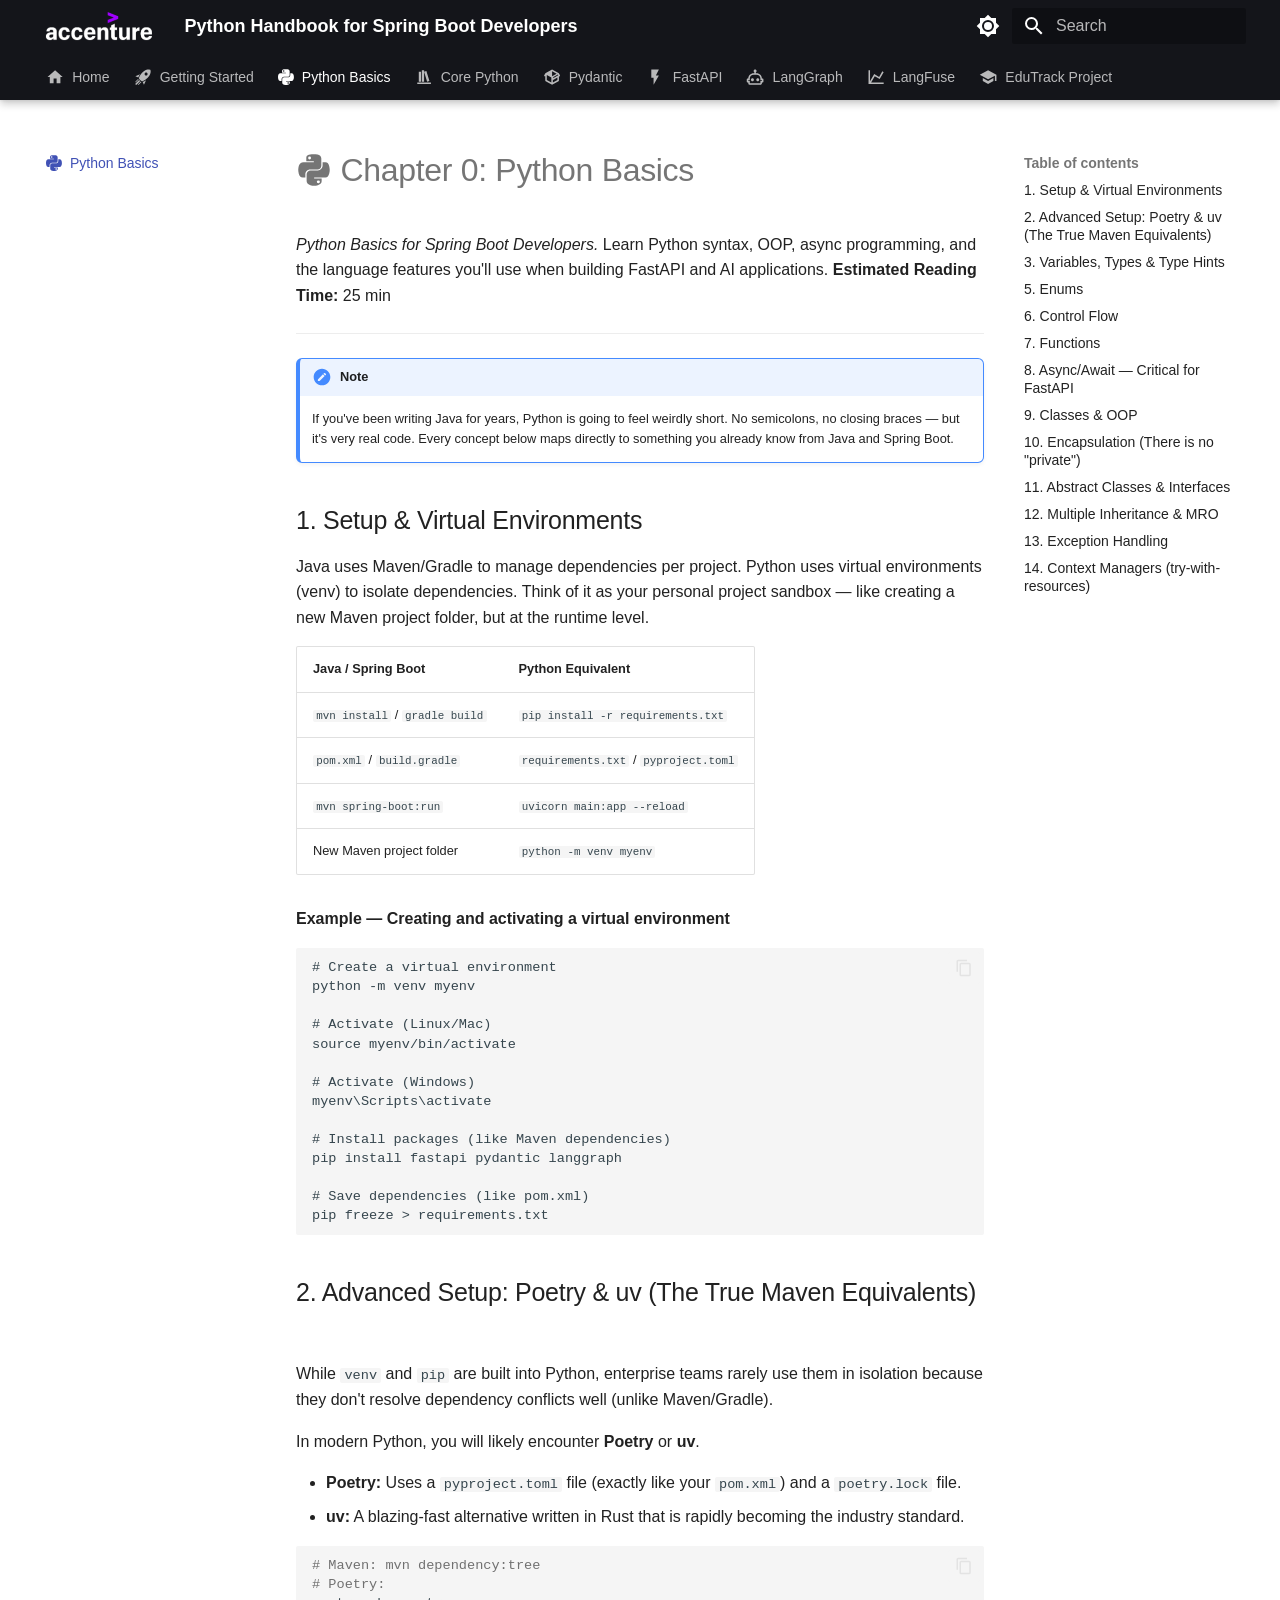
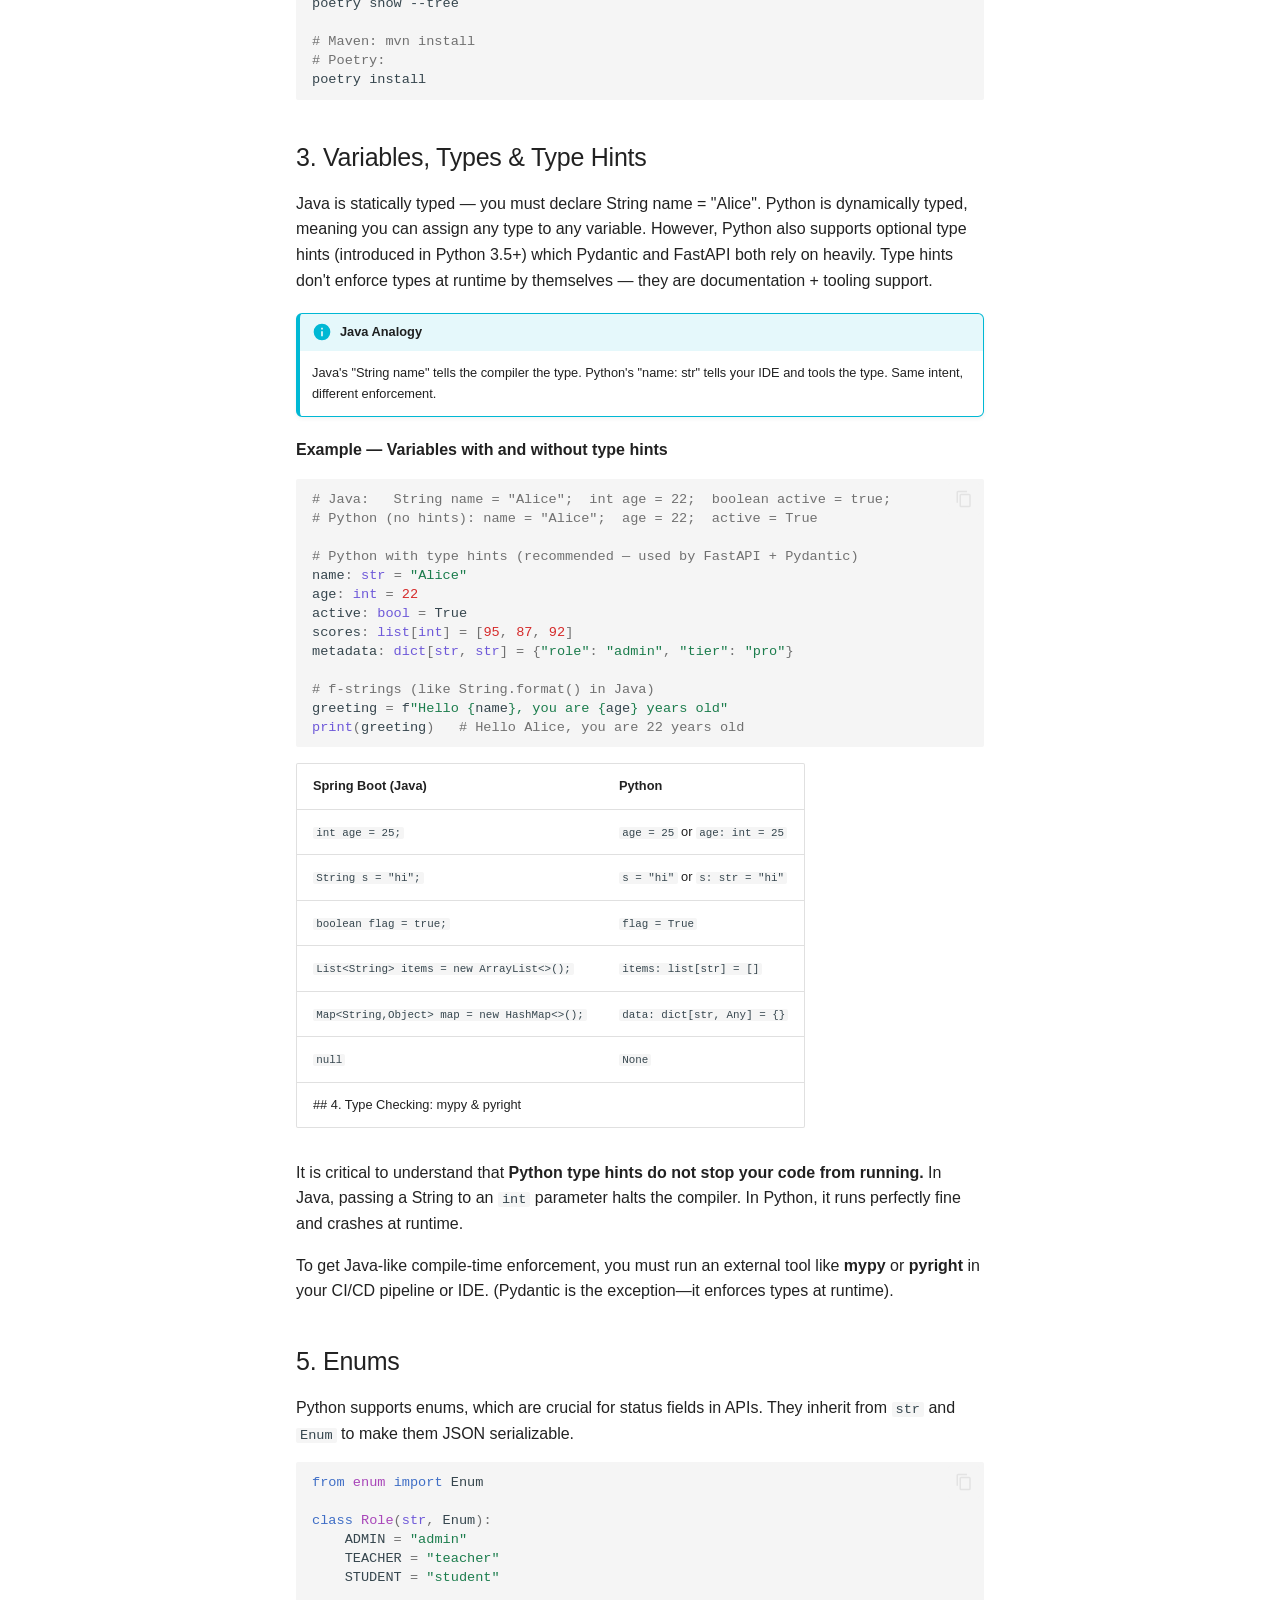
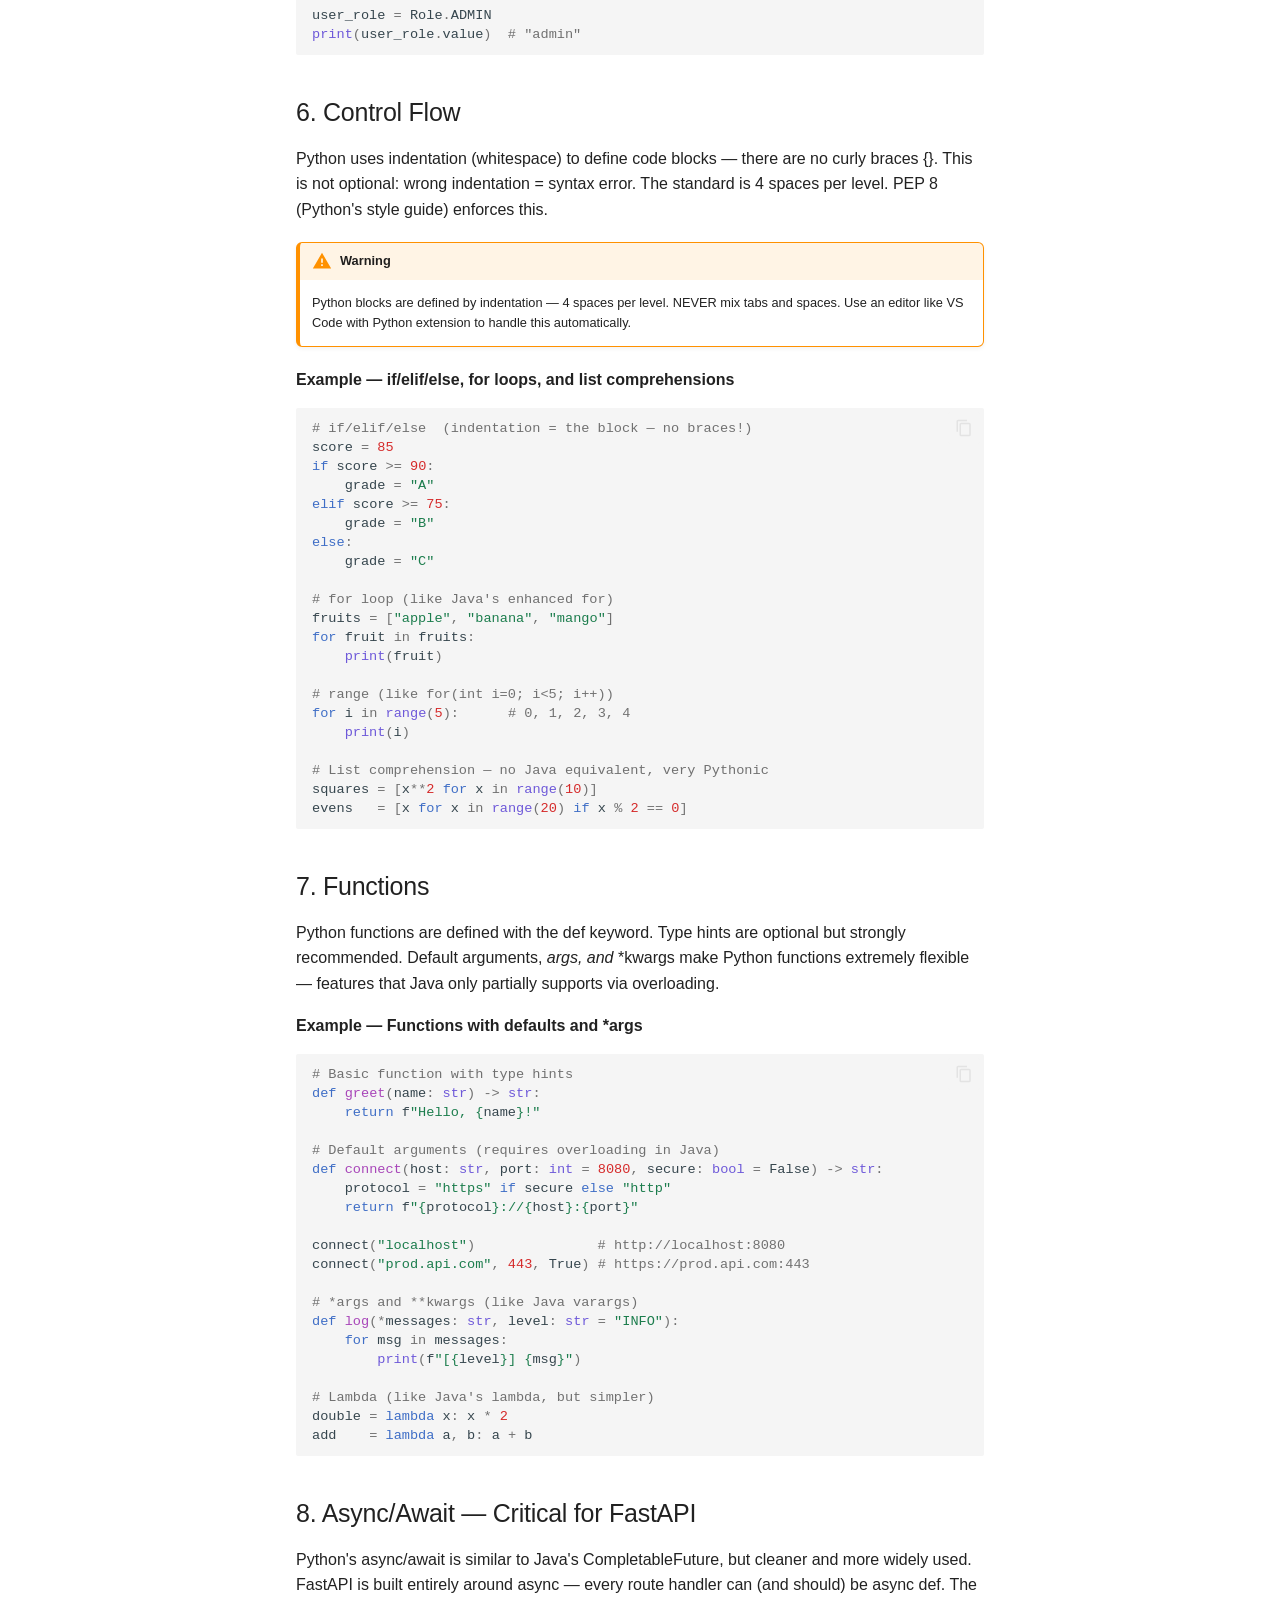
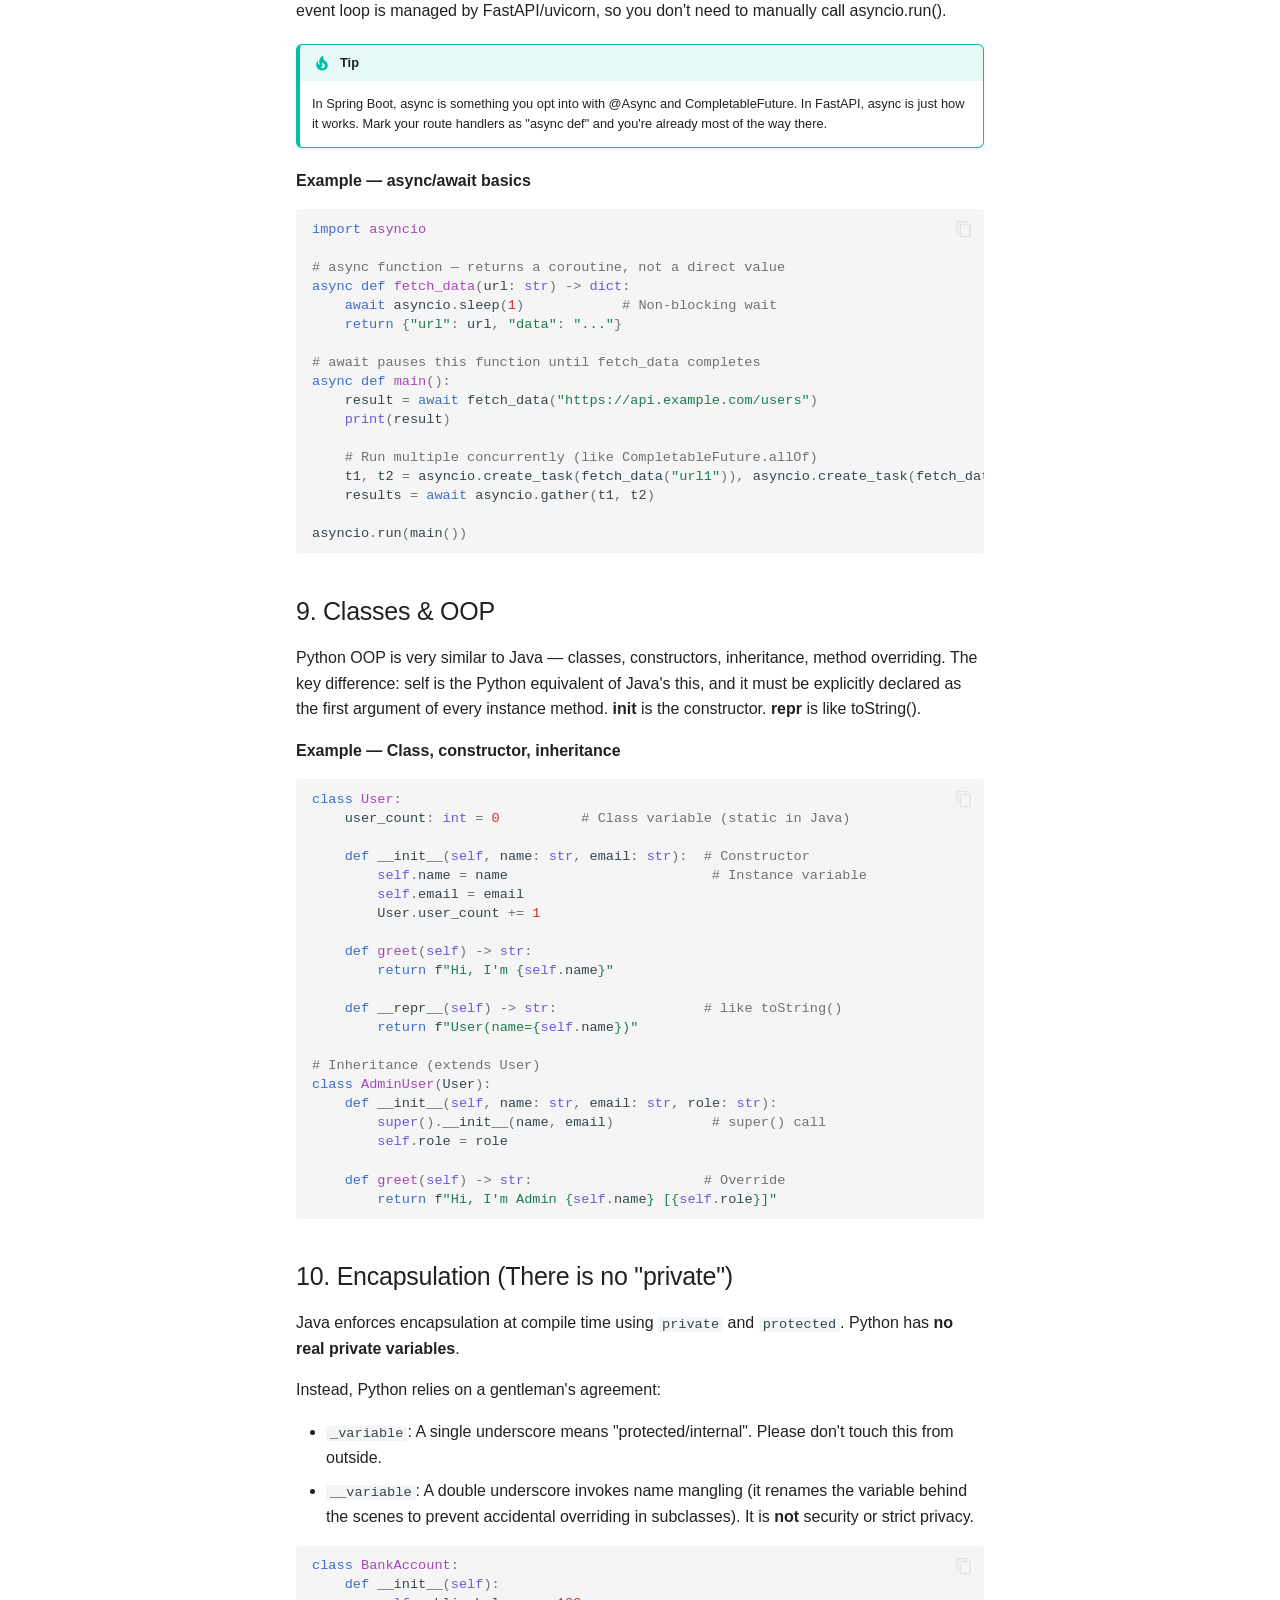
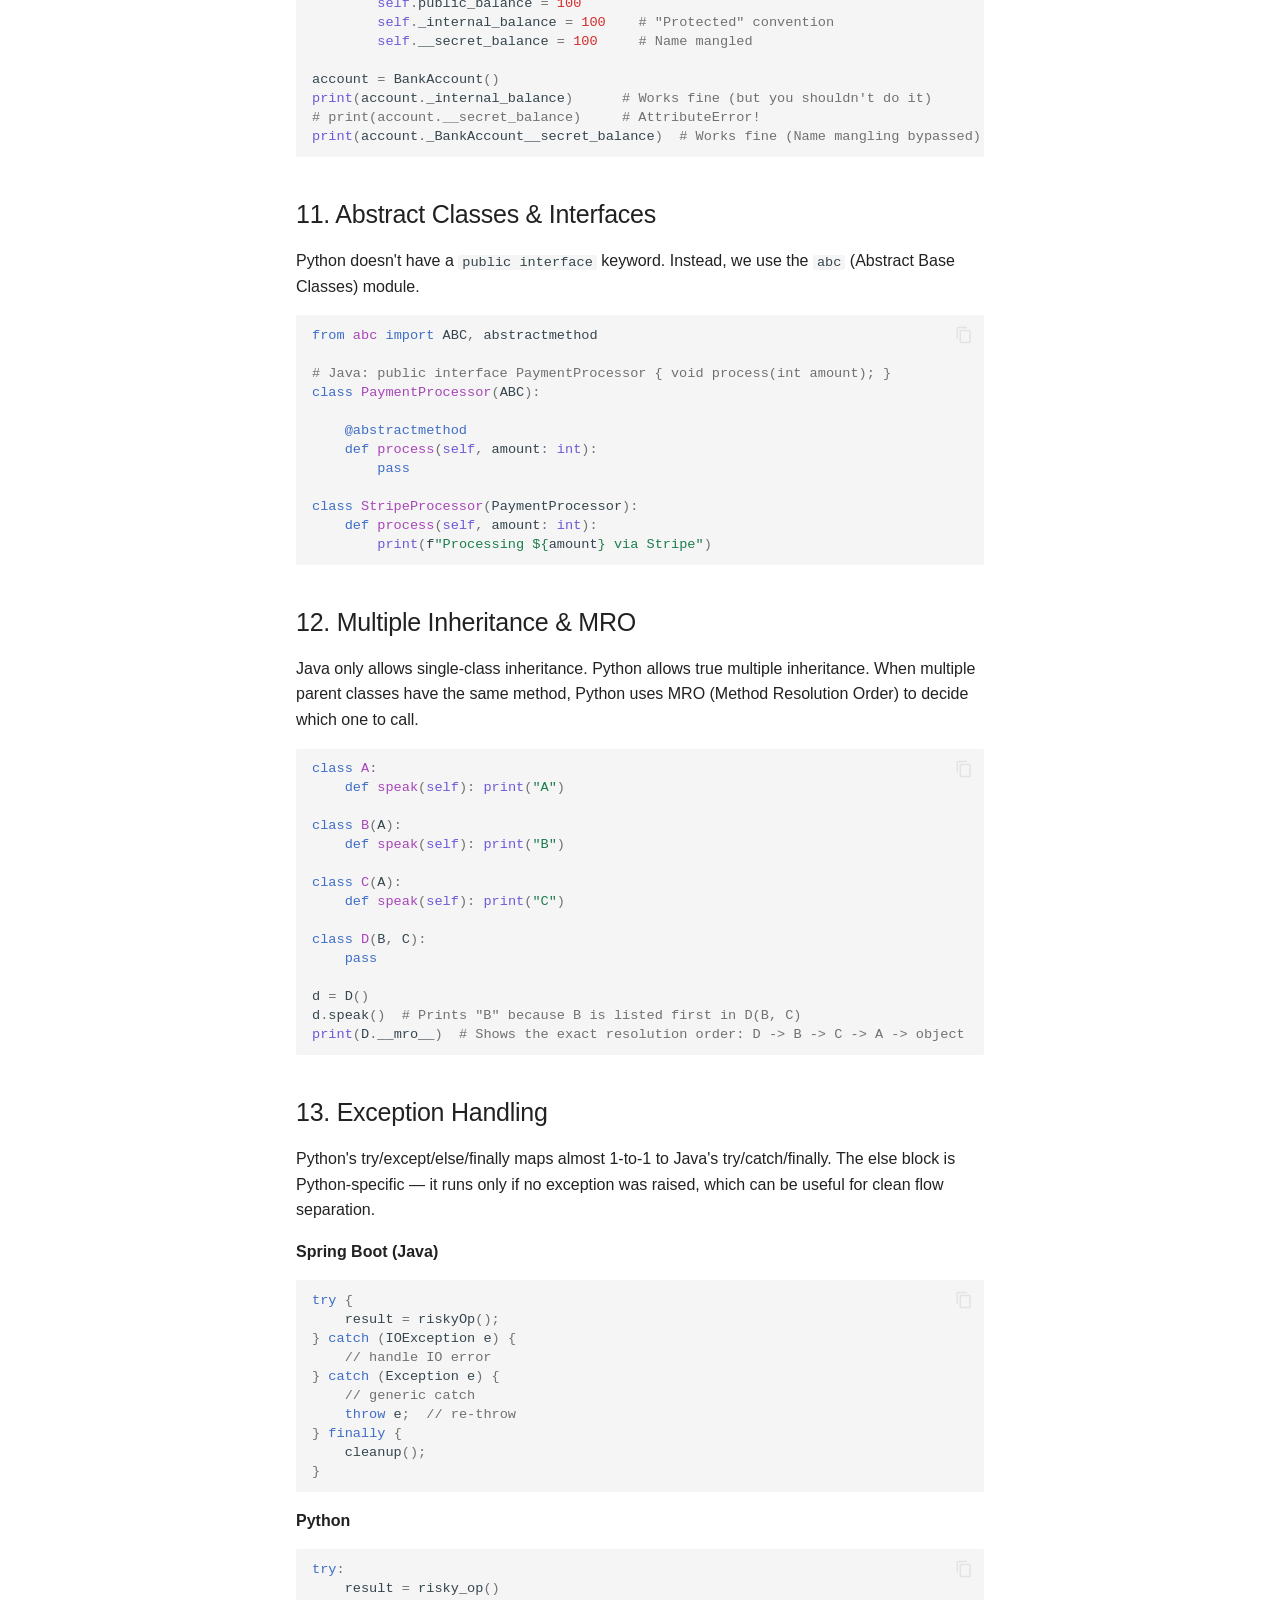
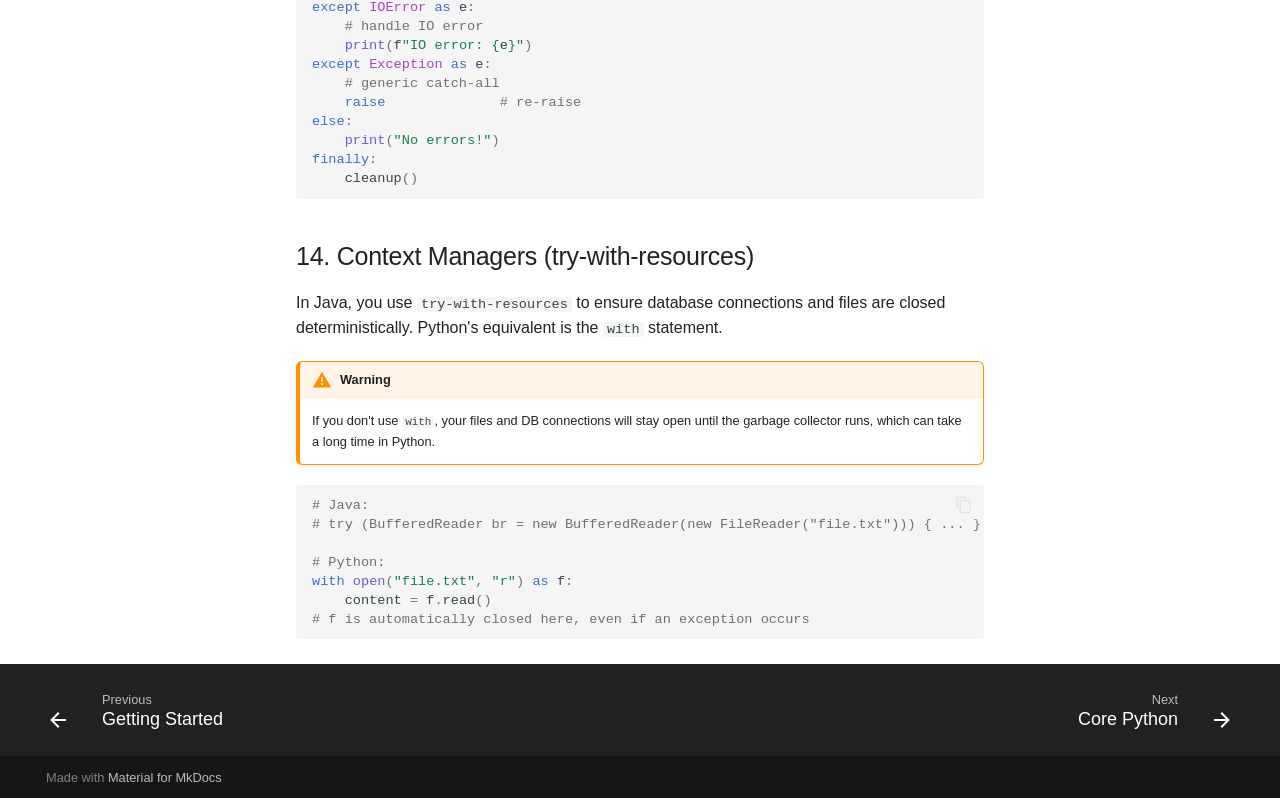
==== chapter-0/index.html @ 9c5d335f "Deployed 774db73 with MkDocs version: 1.6.1" ====
<!doctype html>
<html lang="en" class="no-js">
  <head>
    
      <meta charset="utf-8">
      <meta name="viewport" content="width=device-width,initial-scale=1">
      
        <meta name="description" content="Learn Python, FastAPI, Pydantic, LangGraph and LangFuse">
      
      
      
        <link rel="canonical" href="https://your-internal-link.accenture.com/chapter-0/">
      
      
        <link rel="prev" href="../getting-started/">
      
      
        <link rel="next" href="../chapter-1/">
      
      
        
      
      
      <link rel="icon" href="../assets/favicon.ico">
      <meta name="generator" content="mkdocs-1.6.1, mkdocs-material-9.7.6">
    
    
      
        <title>Python Basics - Python Handbook for Spring Boot Developers</title>
      
    
    
      <link rel="stylesheet" href="../assets/stylesheets/main.484c7ddc.min.css">
      
        
        <link rel="stylesheet" href="../assets/stylesheets/palette.ab4e12ef.min.css">
      
      


    
    
      
    
    
      
        
        
        <link rel="preconnect" href="https://fonts.gstatic.com" crossorigin>
        <link rel="stylesheet" href="https://fonts.googleapis.com/css?family=Roboto:300,300i,400,400i,700,700i%7CRoboto+Mono:400,400i,700,700i&display=fallback">
        <style>:root{--md-text-font:"Roboto";--md-code-font:"Roboto Mono"}</style>
      
    
    
      <link rel="stylesheet" href="../stylesheets/extra.css">
    
    <script>__md_scope=new URL("..",location),__md_hash=e=>[...e].reduce(((e,_)=>(e<<5)-e+_.charCodeAt(0)),0),__md_get=(e,_=localStorage,t=__md_scope)=>JSON.parse(_.getItem(t.pathname+"."+e)),__md_set=(e,_,t=localStorage,a=__md_scope)=>{try{t.setItem(a.pathname+"."+e,JSON.stringify(_))}catch(e){}}</script>
    
      

    
    
  </head>
  
  
    
    
      
    
    
    
    
    <body dir="ltr" data-md-color-scheme="default" data-md-color-primary="black" data-md-color-accent="deep-purple">
  
    
    <input class="md-toggle" data-md-toggle="drawer" type="checkbox" id="__drawer" autocomplete="off">
    <input class="md-toggle" data-md-toggle="search" type="checkbox" id="__search" autocomplete="off">
    <label class="md-overlay" for="__drawer"></label>
    <div data-md-component="skip">
      
        
        <a href="#chapter-0-python-basics" class="md-skip">
          Skip to content
        </a>
      
    </div>
    <div data-md-component="announce">
      
    </div>
    
    
      

  

<header class="md-header md-header--shadow md-header--lifted" data-md-component="header">
  <nav class="md-header__inner md-grid" aria-label="Header">
    <a href=".." title="Python Handbook for Spring Boot Developers" class="md-header__button md-logo" aria-label="Python Handbook for Spring Boot Developers" data-md-component="logo">
      
  <img src="../assets/Accenture-logo.png" alt="logo">

    </a>
    <label class="md-header__button md-icon" for="__drawer">
      
      <svg xmlns="http://www.w3.org/2000/svg" viewBox="0 0 24 24"><path d="M3 6h18v2H3zm0 5h18v2H3zm0 5h18v2H3z"/></svg>
    </label>
    <div class="md-header__title" data-md-component="header-title">
      <div class="md-header__ellipsis">
        <div class="md-header__topic">
          <span class="md-ellipsis">
            Python Handbook for Spring Boot Developers
          </span>
        </div>
        <div class="md-header__topic" data-md-component="header-topic">
          <span class="md-ellipsis">
            
              Python Basics
            
          </span>
        </div>
      </div>
    </div>
    
      
        <form class="md-header__option" data-md-component="palette">
  
    
    
    
    <input class="md-option" data-md-color-media="(prefers-color-scheme: light)" data-md-color-scheme="default" data-md-color-primary="black" data-md-color-accent="deep-purple"  aria-label="Switch to dark mode"  type="radio" name="__palette" id="__palette_0">
    
      <label class="md-header__button md-icon" title="Switch to dark mode" for="__palette_1" hidden>
        <svg xmlns="http://www.w3.org/2000/svg" viewBox="0 0 24 24"><path d="M12 8a4 4 0 0 0-4 4 4 4 0 0 0 4 4 4 4 0 0 0 4-4 4 4 0 0 0-4-4m0 10a6 6 0 0 1-6-6 6 6 0 0 1 6-6 6 6 0 0 1 6 6 6 6 0 0 1-6 6m8-9.31V4h-4.69L12 .69 8.69 4H4v4.69L.69 12 4 15.31V20h4.69L12 23.31 15.31 20H20v-4.69L23.31 12z"/></svg>
      </label>
    
  
    
    
    
    <input class="md-option" data-md-color-media="(prefers-color-scheme: dark)" data-md-color-scheme="slate" data-md-color-primary="black" data-md-color-accent="purple"  aria-label="Switch to light mode"  type="radio" name="__palette" id="__palette_1">
    
      <label class="md-header__button md-icon" title="Switch to light mode" for="__palette_0" hidden>
        <svg xmlns="http://www.w3.org/2000/svg" viewBox="0 0 24 24"><path d="M12 18c-.89 0-1.74-.2-2.5-.55C11.56 16.5 13 14.42 13 12s-1.44-4.5-3.5-5.45C10.26 6.2 11.11 6 12 6a6 6 0 0 1 6 6 6 6 0 0 1-6 6m8-9.31V4h-4.69L12 .69 8.69 4H4v4.69L.69 12 4 15.31V20h4.69L12 23.31 15.31 20H20v-4.69L23.31 12z"/></svg>
      </label>
    
  
</form>
      
    
    
      <script>var palette=__md_get("__palette");if(palette&&palette.color){if("(prefers-color-scheme)"===palette.color.media){var media=matchMedia("(prefers-color-scheme: light)"),input=document.querySelector(media.matches?"[data-md-color-media='(prefers-color-scheme: light)']":"[data-md-color-media='(prefers-color-scheme: dark)']");palette.color.media=input.getAttribute("data-md-color-media"),palette.color.scheme=input.getAttribute("data-md-color-scheme"),palette.color.primary=input.getAttribute("data-md-color-primary"),palette.color.accent=input.getAttribute("data-md-color-accent")}for(var[key,value]of Object.entries(palette.color))document.body.setAttribute("data-md-color-"+key,value)}</script>
    
    
    
      
      
        <label class="md-header__button md-icon" for="__search">
          
          <svg xmlns="http://www.w3.org/2000/svg" viewBox="0 0 24 24"><path d="M9.5 3A6.5 6.5 0 0 1 16 9.5c0 1.61-.59 3.09-1.56 4.23l.27.27h.79l5 5-1.5 1.5-5-5v-.79l-.27-.27A6.52 6.52 0 0 1 9.5 16 6.5 6.5 0 0 1 3 9.5 6.5 6.5 0 0 1 9.5 3m0 2C7 5 5 7 5 9.5S7 14 9.5 14 14 12 14 9.5 12 5 9.5 5"/></svg>
        </label>
        <div class="md-search" data-md-component="search" role="dialog">
  <label class="md-search__overlay" for="__search"></label>
  <div class="md-search__inner" role="search">
    <form class="md-search__form" name="search">
      <input type="text" class="md-search__input" name="query" aria-label="Search" placeholder="Search" autocapitalize="off" autocorrect="off" autocomplete="off" spellcheck="false" data-md-component="search-query" required>
      <label class="md-search__icon md-icon" for="__search">
        
        <svg xmlns="http://www.w3.org/2000/svg" viewBox="0 0 24 24"><path d="M9.5 3A6.5 6.5 0 0 1 16 9.5c0 1.61-.59 3.09-1.56 4.23l.27.27h.79l5 5-1.5 1.5-5-5v-.79l-.27-.27A6.52 6.52 0 0 1 9.5 16 6.5 6.5 0 0 1 3 9.5 6.5 6.5 0 0 1 9.5 3m0 2C7 5 5 7 5 9.5S7 14 9.5 14 14 12 14 9.5 12 5 9.5 5"/></svg>
        
        <svg xmlns="http://www.w3.org/2000/svg" viewBox="0 0 24 24"><path d="M20 11v2H8l5.5 5.5-1.42 1.42L4.16 12l7.92-7.92L13.5 5.5 8 11z"/></svg>
      </label>
      <nav class="md-search__options" aria-label="Search">
        
        <button type="reset" class="md-search__icon md-icon" title="Clear" aria-label="Clear" tabindex="-1">
          
          <svg xmlns="http://www.w3.org/2000/svg" viewBox="0 0 24 24"><path d="M19 6.41 17.59 5 12 10.59 6.41 5 5 6.41 10.59 12 5 17.59 6.41 19 12 13.41 17.59 19 19 17.59 13.41 12z"/></svg>
        </button>
      </nav>
      
        <div class="md-search__suggest" data-md-component="search-suggest"></div>
      
    </form>
    <div class="md-search__output">
      <div class="md-search__scrollwrap" tabindex="0" data-md-scrollfix>
        <div class="md-search-result" data-md-component="search-result">
          <div class="md-search-result__meta">
            Initializing search
          </div>
          <ol class="md-search-result__list" role="presentation"></ol>
        </div>
      </div>
    </div>
  </div>
</div>
      
    
    
  </nav>
  
    
      
<nav class="md-tabs" aria-label="Tabs" data-md-component="tabs">
  <div class="md-grid">
    <ul class="md-tabs__list">
      
        
  
  
  
  
    <li class="md-tabs__item">
      <a href=".." class="md-tabs__link">
        
  
  
    
      <svg xmlns="http://www.w3.org/2000/svg" viewBox="0 0 24 24"><path d="M10 20v-6h4v6h5v-8h3L12 3 2 12h3v8z"/></svg>
    
  
  Home

      </a>
    </li>
  

      
        
  
  
  
  
    <li class="md-tabs__item">
      <a href="../getting-started/" class="md-tabs__link">
        
  
  
    
      <svg xmlns="http://www.w3.org/2000/svg" viewBox="0 0 24 24"><path d="m13.13 22.19-1.63-3.83c1.57-.58 3.04-1.36 4.4-2.27zM5.64 12.5l-3.83-1.63 6.1-2.77C7 9.46 6.22 10.93 5.64 12.5M21.61 2.39S16.66.269 11 5.93c-2.19 2.19-3.5 4.6-4.35 6.71-.28.75-.09 1.57.46 2.13l2.13 2.12c.55.56 1.37.74 2.12.46A19.1 19.1 0 0 0 18.07 13c5.66-5.66 3.54-10.61 3.54-10.61m-7.07 7.07c-.78-.78-.78-2.05 0-2.83s2.05-.78 2.83 0c.77.78.78 2.05 0 2.83s-2.05.78-2.83 0m-5.66 7.07-1.41-1.41zM6.24 22l3.64-3.64c-.34-.09-.67-.24-.97-.45L4.83 22zM2 22h1.41l4.77-4.76-1.42-1.41L2 20.59zm0-2.83 4.09-4.08c-.21-.3-.36-.62-.45-.97L2 17.76z"/></svg>
    
  
  Getting Started

      </a>
    </li>
  

      
        
  
  
  
    
  
  
    <li class="md-tabs__item md-tabs__item--active">
      <a href="./" class="md-tabs__link">
        
  
  
    
      <svg xmlns="http://www.w3.org/2000/svg" viewBox="0 0 448 512"><!--! Font Awesome Free 7.1.0 by @fontawesome - https://fontawesome.com License - https://fontawesome.com/license/free (Icons: CC BY 4.0, Fonts: SIL OFL 1.1, Code: MIT License) Copyright 2025 Fonticons, Inc.--><path d="M439.8 200.5c-7.7-30.9-22.3-54.2-53.4-54.2h-40.1v47.4c0 36.8-31.2 67.8-66.8 67.8H172.7c-29.2 0-53.4 25-53.4 54.3v101.8c0 29 25.2 46 53.4 54.3 33.8 9.9 66.3 11.7 106.8 0 26.9-7.8 53.4-23.5 53.4-54.3v-40.7H226.2v-13.6h160.2c31.1 0 42.6-21.7 53.4-54.2 11.2-33.5 10.7-65.7 0-108.6M286.2 444.7a20.4 20.4 0 1 1 0-40.7 20.4 20.4 0 1 1 0 40.7M167.8 248.1h106.8c29.7 0 53.4-24.5 53.4-54.3V91.9c0-29-24.4-50.7-53.4-55.6-35.8-5.9-74.7-5.6-106.8.1-45.2 8-53.4 24.7-53.4 55.6v40.7h106.9v13.6h-147c-31.1 0-58.3 18.7-66.8 54.2-9.8 40.7-10.2 66.1 0 108.6 7.6 31.6 25.7 54.2 56.8 54.2H101v-48.8c0-35.3 30.5-66.4 66.8-66.4m-6.6-183.4a20.4 20.4 0 1 1 0 40.8 20.4 20.4 0 1 1 0-40.8"/></svg>
    
  
  Python Basics

      </a>
    </li>
  

      
        
  
  
  
  
    <li class="md-tabs__item">
      <a href="../chapter-1/" class="md-tabs__link">
        
  
  
    
      <svg xmlns="http://www.w3.org/2000/svg" viewBox="0 0 24 24"><path d="M9 3v15h3V3zm3 2 4 13 3-1-4-13zM5 5v13h3V5zM3 19v2h18v-2z"/></svg>
    
  
  Core Python

      </a>
    </li>
  

      
        
  
  
  
  
    <li class="md-tabs__item">
      <a href="../chapter-2/" class="md-tabs__link">
        
  
  
    
      <svg xmlns="http://www.w3.org/2000/svg" viewBox="0 0 24 24"><path d="M2 10.96a.985.985 0 0 1-.37-1.37L3.13 7c.11-.2.28-.34.47-.42l7.83-4.4c.16-.12.36-.18.57-.18s.41.06.57.18l7.9 4.44c.19.1.35.26.44.46l1.45 2.52c.28.48.11 1.09-.36 1.36l-1 .58v4.96c0 .38-.21.71-.53.88l-7.9 4.44c-.16.12-.36.18-.57.18s-.41-.06-.57-.18l-7.9-4.44A.99.99 0 0 1 3 16.5v-5.54c-.3.17-.68.18-1 0m10-6.81v6.7l5.96-3.35zM5 15.91l6 3.38v-6.71L5 9.21zm14 0v-3.22l-5 2.9c-.33.18-.7.17-1 .01v3.69zm-5.15-2.55 6.28-3.63-.58-1.01-6.28 3.63z"/></svg>
    
  
  Pydantic

      </a>
    </li>
  

      
        
  
  
  
  
    <li class="md-tabs__item">
      <a href="../chapter-3/" class="md-tabs__link">
        
  
  
    
      <svg xmlns="http://www.w3.org/2000/svg" viewBox="0 0 24 24"><path d="M7 2v11h3v9l7-12h-4l4-8z"/></svg>
    
  
  FastAPI

      </a>
    </li>
  

      
        
  
  
  
  
    <li class="md-tabs__item">
      <a href="../chapter-4/" class="md-tabs__link">
        
  
  
    
      <svg xmlns="http://www.w3.org/2000/svg" viewBox="0 0 24 24"><path d="M17.5 15.5c0 1.11-.89 2-2 2s-2-.89-2-2 .9-2 2-2 2 .9 2 2m-9-2c-1.1 0-2 .9-2 2s.9 2 2 2 2-.89 2-2-.89-2-2-2M23 15v3c0 .55-.45 1-1 1h-1v1c0 1.11-.89 2-2 2H5a2 2 0 0 1-2-2v-1H2c-.55 0-1-.45-1-1v-3c0-.55.45-1 1-1h1c0-3.87 3.13-7 7-7h1V5.73c-.6-.34-1-.99-1-1.73 0-1.1.9-2 2-2s2 .9 2 2c0 .74-.4 1.39-1 1.73V7h1c3.87 0 7 3.13 7 7h1c.55 0 1 .45 1 1m-2 1h-2v-2c0-2.76-2.24-5-5-5h-4c-2.76 0-5 2.24-5 5v2H3v1h2v3h14v-3h2z"/></svg>
    
  
  LangGraph

      </a>
    </li>
  

      
        
  
  
  
  
    <li class="md-tabs__item">
      <a href="../chapter-5/" class="md-tabs__link">
        
  
  
    
      <svg xmlns="http://www.w3.org/2000/svg" viewBox="0 0 24 24"><path d="m16 11.78 4.24-7.33 1.73 1-5.23 9.05-6.51-3.75L5.46 19H22v2H2V3h2v14.54L9.5 8z"/></svg>
    
  
  LangFuse

      </a>
    </li>
  

      
        
  
  
  
  
    <li class="md-tabs__item">
      <a href="../chapter-6/" class="md-tabs__link">
        
  
  
    
      <svg xmlns="http://www.w3.org/2000/svg" viewBox="0 0 24 24"><path d="M12 3 1 9l11 6 9-4.91V17h2V9M5 13.18v4L12 21l7-3.82v-4L12 17z"/></svg>
    
  
  EduTrack Project

      </a>
    </li>
  

      
    </ul>
  </div>
</nav>
    
  
</header>
    
    <div class="md-container" data-md-component="container">
      
      
        
      
      <main class="md-main" data-md-component="main">
        <div class="md-main__inner md-grid">
          
            
              
              <div class="md-sidebar md-sidebar--primary" data-md-component="sidebar" data-md-type="navigation" >
                <div class="md-sidebar__scrollwrap">
                  <div class="md-sidebar__inner">
                    


  


<nav class="md-nav md-nav--primary md-nav--lifted" aria-label="Navigation" data-md-level="0">
  <label class="md-nav__title" for="__drawer">
    <a href=".." title="Python Handbook for Spring Boot Developers" class="md-nav__button md-logo" aria-label="Python Handbook for Spring Boot Developers" data-md-component="logo">
      
  <img src="../assets/Accenture-logo.png" alt="logo">

    </a>
    Python Handbook for Spring Boot Developers
  </label>
  
  <ul class="md-nav__list" data-md-scrollfix>
    
      
      
  
  
  
  
    <li class="md-nav__item">
      <a href=".." class="md-nav__link">
        
  
  
    <svg xmlns="http://www.w3.org/2000/svg" viewBox="0 0 24 24"><path d="M10 20v-6h4v6h5v-8h3L12 3 2 12h3v8z"/></svg>
  
  <span class="md-ellipsis">
    
  
    Home
  

    
  </span>
  
  

      </a>
    </li>
  

    
      
      
  
  
  
  
    <li class="md-nav__item">
      <a href="../getting-started/" class="md-nav__link">
        
  
  
    <svg xmlns="http://www.w3.org/2000/svg" viewBox="0 0 24 24"><path d="m13.13 22.19-1.63-3.83c1.57-.58 3.04-1.36 4.4-2.27zM5.64 12.5l-3.83-1.63 6.1-2.77C7 9.46 6.22 10.93 5.64 12.5M21.61 2.39S16.66.269 11 5.93c-2.19 2.19-3.5 4.6-4.35 6.71-.28.75-.09 1.57.46 2.13l2.13 2.12c.55.56 1.37.74 2.12.46A19.1 19.1 0 0 0 18.07 13c5.66-5.66 3.54-10.61 3.54-10.61m-7.07 7.07c-.78-.78-.78-2.05 0-2.83s2.05-.78 2.83 0c.77.78.78 2.05 0 2.83s-2.05.78-2.83 0m-5.66 7.07-1.41-1.41zM6.24 22l3.64-3.64c-.34-.09-.67-.24-.97-.45L4.83 22zM2 22h1.41l4.77-4.76-1.42-1.41L2 20.59zm0-2.83 4.09-4.08c-.21-.3-.36-.62-.45-.97L2 17.76z"/></svg>
  
  <span class="md-ellipsis">
    
  
    Getting Started
  

    
  </span>
  
  

      </a>
    </li>
  

    
      
      
  
  
    
  
  
  
    <li class="md-nav__item md-nav__item--active">
      
      <input class="md-nav__toggle md-toggle" type="checkbox" id="__toc">
      
      
        
      
      
        <label class="md-nav__link md-nav__link--active" for="__toc">
          
  
  
    <svg xmlns="http://www.w3.org/2000/svg" viewBox="0 0 448 512"><!--! Font Awesome Free 7.1.0 by @fontawesome - https://fontawesome.com License - https://fontawesome.com/license/free (Icons: CC BY 4.0, Fonts: SIL OFL 1.1, Code: MIT License) Copyright 2025 Fonticons, Inc.--><path d="M439.8 200.5c-7.7-30.9-22.3-54.2-53.4-54.2h-40.1v47.4c0 36.8-31.2 67.8-66.8 67.8H172.7c-29.2 0-53.4 25-53.4 54.3v101.8c0 29 25.2 46 53.4 54.3 33.8 9.9 66.3 11.7 106.8 0 26.9-7.8 53.4-23.5 53.4-54.3v-40.7H226.2v-13.6h160.2c31.1 0 42.6-21.7 53.4-54.2 11.2-33.5 10.7-65.7 0-108.6M286.2 444.7a20.4 20.4 0 1 1 0-40.7 20.4 20.4 0 1 1 0 40.7M167.8 248.1h106.8c29.7 0 53.4-24.5 53.4-54.3V91.9c0-29-24.4-50.7-53.4-55.6-35.8-5.9-74.7-5.6-106.8.1-45.2 8-53.4 24.7-53.4 55.6v40.7h106.9v13.6h-147c-31.1 0-58.3 18.7-66.8 54.2-9.8 40.7-10.2 66.1 0 108.6 7.6 31.6 25.7 54.2 56.8 54.2H101v-48.8c0-35.3 30.5-66.4 66.8-66.4m-6.6-183.4a20.4 20.4 0 1 1 0 40.8 20.4 20.4 0 1 1 0-40.8"/></svg>
  
  <span class="md-ellipsis">
    
  
    Python Basics
  

    
  </span>
  
  

          <span class="md-nav__icon md-icon"></span>
        </label>
      
      <a href="./" class="md-nav__link md-nav__link--active">
        
  
  
    <svg xmlns="http://www.w3.org/2000/svg" viewBox="0 0 448 512"><!--! Font Awesome Free 7.1.0 by @fontawesome - https://fontawesome.com License - https://fontawesome.com/license/free (Icons: CC BY 4.0, Fonts: SIL OFL 1.1, Code: MIT License) Copyright 2025 Fonticons, Inc.--><path d="M439.8 200.5c-7.7-30.9-22.3-54.2-53.4-54.2h-40.1v47.4c0 36.8-31.2 67.8-66.8 67.8H172.7c-29.2 0-53.4 25-53.4 54.3v101.8c0 29 25.2 46 53.4 54.3 33.8 9.9 66.3 11.7 106.8 0 26.9-7.8 53.4-23.5 53.4-54.3v-40.7H226.2v-13.6h160.2c31.1 0 42.6-21.7 53.4-54.2 11.2-33.5 10.7-65.7 0-108.6M286.2 444.7a20.4 20.4 0 1 1 0-40.7 20.4 20.4 0 1 1 0 40.7M167.8 248.1h106.8c29.7 0 53.4-24.5 53.4-54.3V91.9c0-29-24.4-50.7-53.4-55.6-35.8-5.9-74.7-5.6-106.8.1-45.2 8-53.4 24.7-53.4 55.6v40.7h106.9v13.6h-147c-31.1 0-58.3 18.7-66.8 54.2-9.8 40.7-10.2 66.1 0 108.6 7.6 31.6 25.7 54.2 56.8 54.2H101v-48.8c0-35.3 30.5-66.4 66.8-66.4m-6.6-183.4a20.4 20.4 0 1 1 0 40.8 20.4 20.4 0 1 1 0-40.8"/></svg>
  
  <span class="md-ellipsis">
    
  
    Python Basics
  

    
  </span>
  
  

      </a>
      
        

<nav class="md-nav md-nav--secondary" aria-label="Table of contents">
  
  
  
    
  
  
    <label class="md-nav__title" for="__toc">
      <span class="md-nav__icon md-icon"></span>
      Table of contents
    </label>
    <ul class="md-nav__list" data-md-component="toc" data-md-scrollfix>
      
        <li class="md-nav__item">
  <a href="#1-setup-virtual-environments" class="md-nav__link">
    <span class="md-ellipsis">
      
        1. Setup &amp; Virtual Environments
      
    </span>
  </a>
  
</li>
      
        <li class="md-nav__item">
  <a href="#2-advanced-setup-poetry-uv-the-true-maven-equivalents" class="md-nav__link">
    <span class="md-ellipsis">
      
        2. Advanced Setup: Poetry &amp; uv (The True Maven Equivalents)
      
    </span>
  </a>
  
</li>
      
        <li class="md-nav__item">
  <a href="#3-variables-types-type-hints" class="md-nav__link">
    <span class="md-ellipsis">
      
        3. Variables, Types &amp; Type Hints
      
    </span>
  </a>
  
</li>
      
        <li class="md-nav__item">
  <a href="#5-enums" class="md-nav__link">
    <span class="md-ellipsis">
      
        5. Enums
      
    </span>
  </a>
  
</li>
      
        <li class="md-nav__item">
  <a href="#6-control-flow" class="md-nav__link">
    <span class="md-ellipsis">
      
        6. Control Flow
      
    </span>
  </a>
  
</li>
      
        <li class="md-nav__item">
  <a href="#7-functions" class="md-nav__link">
    <span class="md-ellipsis">
      
        7. Functions
      
    </span>
  </a>
  
</li>
      
        <li class="md-nav__item">
  <a href="#8-asyncawait-critical-for-fastapi" class="md-nav__link">
    <span class="md-ellipsis">
      
        8. Async/Await — Critical for FastAPI
      
    </span>
  </a>
  
</li>
      
        <li class="md-nav__item">
  <a href="#9-classes-oop" class="md-nav__link">
    <span class="md-ellipsis">
      
        9. Classes &amp; OOP
      
    </span>
  </a>
  
</li>
      
        <li class="md-nav__item">
  <a href="#10-encapsulation-there-is-no-private" class="md-nav__link">
    <span class="md-ellipsis">
      
        10. Encapsulation (There is no "private")
      
    </span>
  </a>
  
</li>
      
        <li class="md-nav__item">
  <a href="#11-abstract-classes-interfaces" class="md-nav__link">
    <span class="md-ellipsis">
      
        11. Abstract Classes &amp; Interfaces
      
    </span>
  </a>
  
</li>
      
        <li class="md-nav__item">
  <a href="#12-multiple-inheritance-mro" class="md-nav__link">
    <span class="md-ellipsis">
      
        12. Multiple Inheritance &amp; MRO
      
    </span>
  </a>
  
</li>
      
        <li class="md-nav__item">
  <a href="#13-exception-handling" class="md-nav__link">
    <span class="md-ellipsis">
      
        13. Exception Handling
      
    </span>
  </a>
  
</li>
      
        <li class="md-nav__item">
  <a href="#14-context-managers-try-with-resources" class="md-nav__link">
    <span class="md-ellipsis">
      
        14. Context Managers (try-with-resources)
      
    </span>
  </a>
  
</li>
      
    </ul>
  
</nav>
      
    </li>
  

    
      
      
  
  
  
  
    <li class="md-nav__item">
      <a href="../chapter-1/" class="md-nav__link">
        
  
  
    <svg xmlns="http://www.w3.org/2000/svg" viewBox="0 0 24 24"><path d="M9 3v15h3V3zm3 2 4 13 3-1-4-13zM5 5v13h3V5zM3 19v2h18v-2z"/></svg>
  
  <span class="md-ellipsis">
    
  
    Core Python
  

    
  </span>
  
  

      </a>
    </li>
  

    
      
      
  
  
  
  
    <li class="md-nav__item">
      <a href="../chapter-2/" class="md-nav__link">
        
  
  
    <svg xmlns="http://www.w3.org/2000/svg" viewBox="0 0 24 24"><path d="M2 10.96a.985.985 0 0 1-.37-1.37L3.13 7c.11-.2.28-.34.47-.42l7.83-4.4c.16-.12.36-.18.57-.18s.41.06.57.18l7.9 4.44c.19.1.35.26.44.46l1.45 2.52c.28.48.11 1.09-.36 1.36l-1 .58v4.96c0 .38-.21.71-.53.88l-7.9 4.44c-.16.12-.36.18-.57.18s-.41-.06-.57-.18l-7.9-4.44A.99.99 0 0 1 3 16.5v-5.54c-.3.17-.68.18-1 0m10-6.81v6.7l5.96-3.35zM5 15.91l6 3.38v-6.71L5 9.21zm14 0v-3.22l-5 2.9c-.33.18-.7.17-1 .01v3.69zm-5.15-2.55 6.28-3.63-.58-1.01-6.28 3.63z"/></svg>
  
  <span class="md-ellipsis">
    
  
    Pydantic
  

    
  </span>
  
  

      </a>
    </li>
  

    
      
      
  
  
  
  
    <li class="md-nav__item">
      <a href="../chapter-3/" class="md-nav__link">
        
  
  
    <svg xmlns="http://www.w3.org/2000/svg" viewBox="0 0 24 24"><path d="M7 2v11h3v9l7-12h-4l4-8z"/></svg>
  
  <span class="md-ellipsis">
    
  
    FastAPI
  

    
  </span>
  
  

      </a>
    </li>
  

    
      
      
  
  
  
  
    <li class="md-nav__item">
      <a href="../chapter-4/" class="md-nav__link">
        
  
  
    <svg xmlns="http://www.w3.org/2000/svg" viewBox="0 0 24 24"><path d="M17.5 15.5c0 1.11-.89 2-2 2s-2-.89-2-2 .9-2 2-2 2 .9 2 2m-9-2c-1.1 0-2 .9-2 2s.9 2 2 2 2-.89 2-2-.89-2-2-2M23 15v3c0 .55-.45 1-1 1h-1v1c0 1.11-.89 2-2 2H5a2 2 0 0 1-2-2v-1H2c-.55 0-1-.45-1-1v-3c0-.55.45-1 1-1h1c0-3.87 3.13-7 7-7h1V5.73c-.6-.34-1-.99-1-1.73 0-1.1.9-2 2-2s2 .9 2 2c0 .74-.4 1.39-1 1.73V7h1c3.87 0 7 3.13 7 7h1c.55 0 1 .45 1 1m-2 1h-2v-2c0-2.76-2.24-5-5-5h-4c-2.76 0-5 2.24-5 5v2H3v1h2v3h14v-3h2z"/></svg>
  
  <span class="md-ellipsis">
    
  
    LangGraph
  

    
  </span>
  
  

      </a>
    </li>
  

    
      
      
  
  
  
  
    <li class="md-nav__item">
      <a href="../chapter-5/" class="md-nav__link">
        
  
  
    <svg xmlns="http://www.w3.org/2000/svg" viewBox="0 0 24 24"><path d="m16 11.78 4.24-7.33 1.73 1-5.23 9.05-6.51-3.75L5.46 19H22v2H2V3h2v14.54L9.5 8z"/></svg>
  
  <span class="md-ellipsis">
    
  
    LangFuse
  

    
  </span>
  
  

      </a>
    </li>
  

    
      
      
  
  
  
  
    <li class="md-nav__item">
      <a href="../chapter-6/" class="md-nav__link">
        
  
  
    <svg xmlns="http://www.w3.org/2000/svg" viewBox="0 0 24 24"><path d="M12 3 1 9l11 6 9-4.91V17h2V9M5 13.18v4L12 21l7-3.82v-4L12 17z"/></svg>
  
  <span class="md-ellipsis">
    
  
    EduTrack Project
  

    
  </span>
  
  

      </a>
    </li>
  

    
  </ul>
</nav>
                  </div>
                </div>
              </div>
            
            
              
              <div class="md-sidebar md-sidebar--secondary" data-md-component="sidebar" data-md-type="toc" >
                <div class="md-sidebar__scrollwrap">
                  <div class="md-sidebar__inner">
                    

<nav class="md-nav md-nav--secondary" aria-label="Table of contents">
  
  
  
    
  
  
    <label class="md-nav__title" for="__toc">
      <span class="md-nav__icon md-icon"></span>
      Table of contents
    </label>
    <ul class="md-nav__list" data-md-component="toc" data-md-scrollfix>
      
        <li class="md-nav__item">
  <a href="#1-setup-virtual-environments" class="md-nav__link">
    <span class="md-ellipsis">
      
        1. Setup &amp; Virtual Environments
      
    </span>
  </a>
  
</li>
      
        <li class="md-nav__item">
  <a href="#2-advanced-setup-poetry-uv-the-true-maven-equivalents" class="md-nav__link">
    <span class="md-ellipsis">
      
        2. Advanced Setup: Poetry &amp; uv (The True Maven Equivalents)
      
    </span>
  </a>
  
</li>
      
        <li class="md-nav__item">
  <a href="#3-variables-types-type-hints" class="md-nav__link">
    <span class="md-ellipsis">
      
        3. Variables, Types &amp; Type Hints
      
    </span>
  </a>
  
</li>
      
        <li class="md-nav__item">
  <a href="#5-enums" class="md-nav__link">
    <span class="md-ellipsis">
      
        5. Enums
      
    </span>
  </a>
  
</li>
      
        <li class="md-nav__item">
  <a href="#6-control-flow" class="md-nav__link">
    <span class="md-ellipsis">
      
        6. Control Flow
      
    </span>
  </a>
  
</li>
      
        <li class="md-nav__item">
  <a href="#7-functions" class="md-nav__link">
    <span class="md-ellipsis">
      
        7. Functions
      
    </span>
  </a>
  
</li>
      
        <li class="md-nav__item">
  <a href="#8-asyncawait-critical-for-fastapi" class="md-nav__link">
    <span class="md-ellipsis">
      
        8. Async/Await — Critical for FastAPI
      
    </span>
  </a>
  
</li>
      
        <li class="md-nav__item">
  <a href="#9-classes-oop" class="md-nav__link">
    <span class="md-ellipsis">
      
        9. Classes &amp; OOP
      
    </span>
  </a>
  
</li>
      
        <li class="md-nav__item">
  <a href="#10-encapsulation-there-is-no-private" class="md-nav__link">
    <span class="md-ellipsis">
      
        10. Encapsulation (There is no "private")
      
    </span>
  </a>
  
</li>
      
        <li class="md-nav__item">
  <a href="#11-abstract-classes-interfaces" class="md-nav__link">
    <span class="md-ellipsis">
      
        11. Abstract Classes &amp; Interfaces
      
    </span>
  </a>
  
</li>
      
        <li class="md-nav__item">
  <a href="#12-multiple-inheritance-mro" class="md-nav__link">
    <span class="md-ellipsis">
      
        12. Multiple Inheritance &amp; MRO
      
    </span>
  </a>
  
</li>
      
        <li class="md-nav__item">
  <a href="#13-exception-handling" class="md-nav__link">
    <span class="md-ellipsis">
      
        13. Exception Handling
      
    </span>
  </a>
  
</li>
      
        <li class="md-nav__item">
  <a href="#14-context-managers-try-with-resources" class="md-nav__link">
    <span class="md-ellipsis">
      
        14. Context Managers (try-with-resources)
      
    </span>
  </a>
  
</li>
      
    </ul>
  
</nav>
                  </div>
                </div>
              </div>
            
          
          
            <div class="md-content" data-md-component="content">
              
              <article class="md-content__inner md-typeset">
                
                  



<h1 id="chapter-0-python-basics"><span class="twemoji"><svg xmlns="http://www.w3.org/2000/svg" viewBox="0 0 448 512"><!--! Font Awesome Free 7.1.0 by @fontawesome - https://fontawesome.com License - https://fontawesome.com/license/free (Icons: CC BY 4.0, Fonts: SIL OFL 1.1, Code: MIT License) Copyright 2025 Fonticons, Inc.--><path d="M439.8 200.5c-7.7-30.9-22.3-54.2-53.4-54.2h-40.1v47.4c0 36.8-31.2 67.8-66.8 67.8H172.7c-29.2 0-53.4 25-53.4 54.3v101.8c0 29 25.2 46 53.4 54.3 33.8 9.9 66.3 11.7 106.8 0 26.9-7.8 53.4-23.5 53.4-54.3v-40.7H226.2v-13.6h160.2c31.1 0 42.6-21.7 53.4-54.2 11.2-33.5 10.7-65.7 0-108.6M286.2 444.7a20.4 20.4 0 1 1 0-40.7 20.4 20.4 0 1 1 0 40.7M167.8 248.1h106.8c29.7 0 53.4-24.5 53.4-54.3V91.9c0-29-24.4-50.7-53.4-55.6-35.8-5.9-74.7-5.6-106.8.1-45.2 8-53.4 24.7-53.4 55.6v40.7h106.9v13.6h-147c-31.1 0-58.3 18.7-66.8 54.2-9.8 40.7-10.2 66.1 0 108.6 7.6 31.6 25.7 54.2 56.8 54.2H101v-48.8c0-35.3 30.5-66.4 66.8-66.4m-6.6-183.4a20.4 20.4 0 1 1 0 40.8 20.4 20.4 0 1 1 0-40.8"/></svg></span> Chapter 0: Python Basics<a class="headerlink" href="#chapter-0-python-basics" title="Permanent link">&para;</a></h1>
<p><em>Python Basics for Spring Boot Developers.</em>
Learn Python syntax, OOP, async programming, and the language features you'll use when building FastAPI and AI applications.
<strong>Estimated Reading Time:</strong> 25 min</p>
<hr />
<div class="admonition note">
<p class="admonition-title">Note</p>
<p>If you've been writing Java for years, Python is going to feel weirdly short. No semicolons, no closing braces — but it's very real code. Every concept below maps directly to something you already know from Java and Spring Boot.</p>
</div>
<h2 id="1-setup-virtual-environments">1. Setup &amp; Virtual Environments<a class="headerlink" href="#1-setup-virtual-environments" title="Permanent link">&para;</a></h2>
<p>Java uses Maven/Gradle to manage dependencies per project. Python uses virtual environments (venv) to isolate dependencies. Think of it as your personal project sandbox — like creating a new Maven project folder, but at the runtime level.</p>
<table>
<thead>
<tr>
<th>Java / Spring Boot</th>
<th>Python Equivalent</th>
</tr>
</thead>
<tbody>
<tr>
<td><code>mvn install</code> / <code>gradle build</code></td>
<td><code>pip install -r requirements.txt</code></td>
</tr>
<tr>
<td><code>pom.xml</code> / <code>build.gradle</code></td>
<td><code>requirements.txt</code> / <code>pyproject.toml</code></td>
</tr>
<tr>
<td><code>mvn spring-boot:run</code></td>
<td><code>uvicorn main:app --reload</code></td>
</tr>
<tr>
<td>New Maven project folder</td>
<td><code>python -m venv myenv</code></td>
</tr>
</tbody>
</table>
<p><strong>Example — Creating and activating a virtual environment</strong></p>
<div class="language-text highlight"><pre><span></span><code><span id="__span-0-1"><a id="__codelineno-0-1" name="__codelineno-0-1" href="#__codelineno-0-1"></a># Create a virtual environment
</span><span id="__span-0-2"><a id="__codelineno-0-2" name="__codelineno-0-2" href="#__codelineno-0-2"></a>python -m venv myenv
</span><span id="__span-0-3"><a id="__codelineno-0-3" name="__codelineno-0-3" href="#__codelineno-0-3"></a>
</span><span id="__span-0-4"><a id="__codelineno-0-4" name="__codelineno-0-4" href="#__codelineno-0-4"></a># Activate (Linux/Mac)
</span><span id="__span-0-5"><a id="__codelineno-0-5" name="__codelineno-0-5" href="#__codelineno-0-5"></a>source myenv/bin/activate
</span><span id="__span-0-6"><a id="__codelineno-0-6" name="__codelineno-0-6" href="#__codelineno-0-6"></a>
</span><span id="__span-0-7"><a id="__codelineno-0-7" name="__codelineno-0-7" href="#__codelineno-0-7"></a># Activate (Windows)
</span><span id="__span-0-8"><a id="__codelineno-0-8" name="__codelineno-0-8" href="#__codelineno-0-8"></a>myenv\Scripts\activate
</span><span id="__span-0-9"><a id="__codelineno-0-9" name="__codelineno-0-9" href="#__codelineno-0-9"></a>
</span><span id="__span-0-10"><a id="__codelineno-0-10" name="__codelineno-0-10" href="#__codelineno-0-10"></a># Install packages (like Maven dependencies)
</span><span id="__span-0-11"><a id="__codelineno-0-11" name="__codelineno-0-11" href="#__codelineno-0-11"></a>pip install fastapi pydantic langgraph
</span><span id="__span-0-12"><a id="__codelineno-0-12" name="__codelineno-0-12" href="#__codelineno-0-12"></a>
</span><span id="__span-0-13"><a id="__codelineno-0-13" name="__codelineno-0-13" href="#__codelineno-0-13"></a># Save dependencies (like pom.xml)
</span><span id="__span-0-14"><a id="__codelineno-0-14" name="__codelineno-0-14" href="#__codelineno-0-14"></a>pip freeze &gt; requirements.txt
</span></code></pre></div>
<h2 id="2-advanced-setup-poetry-uv-the-true-maven-equivalents">2. Advanced Setup: Poetry &amp; uv (The True Maven Equivalents)<a class="headerlink" href="#2-advanced-setup-poetry-uv-the-true-maven-equivalents" title="Permanent link">&para;</a></h2>
<p>While <code>venv</code> and <code>pip</code> are built into Python, enterprise teams rarely use them in isolation because they don't resolve dependency conflicts well (unlike Maven/Gradle). </p>
<p>In modern Python, you will likely encounter <strong>Poetry</strong> or <strong>uv</strong>.</p>
<ul>
<li><strong>Poetry:</strong> Uses a <code>pyproject.toml</code> file (exactly like your <code>pom.xml</code>) and a <code>poetry.lock</code> file.</li>
<li><strong>uv:</strong> A blazing-fast alternative written in Rust that is rapidly becoming the industry standard.</li>
</ul>
<div class="language-bash highlight"><pre><span></span><code><span id="__span-1-1"><a id="__codelineno-1-1" name="__codelineno-1-1" href="#__codelineno-1-1"></a><span class="c1"># Maven: mvn dependency:tree</span>
</span><span id="__span-1-2"><a id="__codelineno-1-2" name="__codelineno-1-2" href="#__codelineno-1-2"></a><span class="c1"># Poetry:</span>
</span><span id="__span-1-3"><a id="__codelineno-1-3" name="__codelineno-1-3" href="#__codelineno-1-3"></a>poetry<span class="w"> </span>show<span class="w"> </span>--tree
</span><span id="__span-1-4"><a id="__codelineno-1-4" name="__codelineno-1-4" href="#__codelineno-1-4"></a>
</span><span id="__span-1-5"><a id="__codelineno-1-5" name="__codelineno-1-5" href="#__codelineno-1-5"></a><span class="c1"># Maven: mvn install</span>
</span><span id="__span-1-6"><a id="__codelineno-1-6" name="__codelineno-1-6" href="#__codelineno-1-6"></a><span class="c1"># Poetry:</span>
</span><span id="__span-1-7"><a id="__codelineno-1-7" name="__codelineno-1-7" href="#__codelineno-1-7"></a>poetry<span class="w"> </span>install
</span></code></pre></div>
<h2 id="3-variables-types-type-hints">3. Variables, Types &amp; Type Hints<a class="headerlink" href="#3-variables-types-type-hints" title="Permanent link">&para;</a></h2>
<p>Java is statically typed — you must declare String name = "Alice". Python is dynamically typed, meaning you can assign any type to any variable. However, Python also supports optional type hints (introduced in Python 3.5+) which Pydantic and FastAPI both rely on heavily. Type hints don't enforce types at runtime by themselves — they are documentation + tooling support.</p>
<div class="admonition info">
<p class="admonition-title">Java Analogy</p>
<p>Java's "String name" tells the compiler the type. Python's "name: str" tells your IDE and tools the type. Same intent, different enforcement.</p>
</div>
<p><strong>Example — Variables with and without type hints</strong></p>
<div class="language-python highlight"><pre><span></span><code><span id="__span-2-1"><a id="__codelineno-2-1" name="__codelineno-2-1" href="#__codelineno-2-1"></a><span class="c1"># Java:   String name = &quot;Alice&quot;;  int age = 22;  boolean active = true;</span>
</span><span id="__span-2-2"><a id="__codelineno-2-2" name="__codelineno-2-2" href="#__codelineno-2-2"></a><span class="c1"># Python (no hints): name = &quot;Alice&quot;;  age = 22;  active = True</span>
</span><span id="__span-2-3"><a id="__codelineno-2-3" name="__codelineno-2-3" href="#__codelineno-2-3"></a>
</span><span id="__span-2-4"><a id="__codelineno-2-4" name="__codelineno-2-4" href="#__codelineno-2-4"></a><span class="c1"># Python with type hints (recommended — used by FastAPI + Pydantic)</span>
</span><span id="__span-2-5"><a id="__codelineno-2-5" name="__codelineno-2-5" href="#__codelineno-2-5"></a><span class="n">name</span><span class="p">:</span> <span class="nb">str</span> <span class="o">=</span> <span class="s2">&quot;Alice&quot;</span>
</span><span id="__span-2-6"><a id="__codelineno-2-6" name="__codelineno-2-6" href="#__codelineno-2-6"></a><span class="n">age</span><span class="p">:</span> <span class="nb">int</span> <span class="o">=</span> <span class="mi">22</span>
</span><span id="__span-2-7"><a id="__codelineno-2-7" name="__codelineno-2-7" href="#__codelineno-2-7"></a><span class="n">active</span><span class="p">:</span> <span class="nb">bool</span> <span class="o">=</span> <span class="kc">True</span>
</span><span id="__span-2-8"><a id="__codelineno-2-8" name="__codelineno-2-8" href="#__codelineno-2-8"></a><span class="n">scores</span><span class="p">:</span> <span class="nb">list</span><span class="p">[</span><span class="nb">int</span><span class="p">]</span> <span class="o">=</span> <span class="p">[</span><span class="mi">95</span><span class="p">,</span> <span class="mi">87</span><span class="p">,</span> <span class="mi">92</span><span class="p">]</span>
</span><span id="__span-2-9"><a id="__codelineno-2-9" name="__codelineno-2-9" href="#__codelineno-2-9"></a><span class="n">metadata</span><span class="p">:</span> <span class="nb">dict</span><span class="p">[</span><span class="nb">str</span><span class="p">,</span> <span class="nb">str</span><span class="p">]</span> <span class="o">=</span> <span class="p">{</span><span class="s2">&quot;role&quot;</span><span class="p">:</span> <span class="s2">&quot;admin&quot;</span><span class="p">,</span> <span class="s2">&quot;tier&quot;</span><span class="p">:</span> <span class="s2">&quot;pro&quot;</span><span class="p">}</span>
</span><span id="__span-2-10"><a id="__codelineno-2-10" name="__codelineno-2-10" href="#__codelineno-2-10"></a>
</span><span id="__span-2-11"><a id="__codelineno-2-11" name="__codelineno-2-11" href="#__codelineno-2-11"></a><span class="c1"># f-strings (like String.format() in Java)</span>
</span><span id="__span-2-12"><a id="__codelineno-2-12" name="__codelineno-2-12" href="#__codelineno-2-12"></a><span class="n">greeting</span> <span class="o">=</span> <span class="sa">f</span><span class="s2">&quot;Hello </span><span class="si">{</span><span class="n">name</span><span class="si">}</span><span class="s2">, you are </span><span class="si">{</span><span class="n">age</span><span class="si">}</span><span class="s2"> years old&quot;</span>
</span><span id="__span-2-13"><a id="__codelineno-2-13" name="__codelineno-2-13" href="#__codelineno-2-13"></a><span class="nb">print</span><span class="p">(</span><span class="n">greeting</span><span class="p">)</span>   <span class="c1"># Hello Alice, you are 22 years old</span>
</span></code></pre></div>
<table>
<thead>
<tr>
<th>Spring Boot (Java)</th>
<th>Python</th>
</tr>
</thead>
<tbody>
<tr>
<td><code>int age = 25;</code></td>
<td><code>age = 25</code>  or  <code>age: int = 25</code></td>
</tr>
<tr>
<td><code>String s = "hi";</code></td>
<td><code>s = "hi"</code>  or  <code>s: str = "hi"</code></td>
</tr>
<tr>
<td><code>boolean flag = true;</code></td>
<td><code>flag = True</code></td>
</tr>
<tr>
<td><code>List&lt;String&gt; items = new ArrayList&lt;&gt;();</code></td>
<td><code>items: list[str] = []</code></td>
</tr>
<tr>
<td><code>Map&lt;String,Object&gt; map = new HashMap&lt;&gt;();</code></td>
<td><code>data: dict[str, Any] = {}</code></td>
</tr>
<tr>
<td><code>null</code></td>
<td><code>None</code></td>
</tr>
<tr>
<td>## 4. Type Checking: mypy &amp; pyright</td>
<td></td>
</tr>
</tbody>
</table>
<p>It is critical to understand that <strong>Python type hints do not stop your code from running.</strong> 
In Java, passing a String to an <code>int</code> parameter halts the compiler. In Python, it runs perfectly fine and crashes at runtime.</p>
<p>To get Java-like compile-time enforcement, you must run an external tool like <strong>mypy</strong> or <strong>pyright</strong> in your CI/CD pipeline or IDE. (Pydantic is the exception—it enforces types at runtime).</p>
<h2 id="5-enums">5. Enums<a class="headerlink" href="#5-enums" title="Permanent link">&para;</a></h2>
<p>Python supports enums, which are crucial for status fields in APIs. They inherit from <code>str</code> and <code>Enum</code> to make them JSON serializable.</p>
<div class="language-python highlight"><pre><span></span><code><span id="__span-3-1"><a id="__codelineno-3-1" name="__codelineno-3-1" href="#__codelineno-3-1"></a><span class="kn">from</span><span class="w"> </span><span class="nn">enum</span><span class="w"> </span><span class="kn">import</span> <span class="n">Enum</span>
</span><span id="__span-3-2"><a id="__codelineno-3-2" name="__codelineno-3-2" href="#__codelineno-3-2"></a>
</span><span id="__span-3-3"><a id="__codelineno-3-3" name="__codelineno-3-3" href="#__codelineno-3-3"></a><span class="k">class</span><span class="w"> </span><span class="nc">Role</span><span class="p">(</span><span class="nb">str</span><span class="p">,</span> <span class="n">Enum</span><span class="p">):</span>
</span><span id="__span-3-4"><a id="__codelineno-3-4" name="__codelineno-3-4" href="#__codelineno-3-4"></a>    <span class="n">ADMIN</span> <span class="o">=</span> <span class="s2">&quot;admin&quot;</span>
</span><span id="__span-3-5"><a id="__codelineno-3-5" name="__codelineno-3-5" href="#__codelineno-3-5"></a>    <span class="n">TEACHER</span> <span class="o">=</span> <span class="s2">&quot;teacher&quot;</span>
</span><span id="__span-3-6"><a id="__codelineno-3-6" name="__codelineno-3-6" href="#__codelineno-3-6"></a>    <span class="n">STUDENT</span> <span class="o">=</span> <span class="s2">&quot;student&quot;</span>
</span><span id="__span-3-7"><a id="__codelineno-3-7" name="__codelineno-3-7" href="#__codelineno-3-7"></a>
</span><span id="__span-3-8"><a id="__codelineno-3-8" name="__codelineno-3-8" href="#__codelineno-3-8"></a><span class="n">user_role</span> <span class="o">=</span> <span class="n">Role</span><span class="o">.</span><span class="n">ADMIN</span>
</span><span id="__span-3-9"><a id="__codelineno-3-9" name="__codelineno-3-9" href="#__codelineno-3-9"></a><span class="nb">print</span><span class="p">(</span><span class="n">user_role</span><span class="o">.</span><span class="n">value</span><span class="p">)</span>  <span class="c1"># &quot;admin&quot;</span>
</span></code></pre></div>
<h2 id="6-control-flow">6. Control Flow<a class="headerlink" href="#6-control-flow" title="Permanent link">&para;</a></h2>
<p>Python uses indentation (whitespace) to define code blocks — there are no curly braces {}. This is not optional: wrong indentation = syntax error. The standard is 4 spaces per level. PEP 8 (Python's style guide) enforces this.</p>
<div class="admonition warning">
<p class="admonition-title">Warning</p>
<p>Python blocks are defined by indentation — 4 spaces per level. NEVER mix tabs and spaces. Use an editor like VS Code with Python extension to handle this automatically.</p>
</div>
<p><strong>Example — if/elif/else, for loops, and list comprehensions</strong></p>
<div class="language-python highlight"><pre><span></span><code><span id="__span-4-1"><a id="__codelineno-4-1" name="__codelineno-4-1" href="#__codelineno-4-1"></a><span class="c1"># if/elif/else  (indentation = the block — no braces!)</span>
</span><span id="__span-4-2"><a id="__codelineno-4-2" name="__codelineno-4-2" href="#__codelineno-4-2"></a><span class="n">score</span> <span class="o">=</span> <span class="mi">85</span>
</span><span id="__span-4-3"><a id="__codelineno-4-3" name="__codelineno-4-3" href="#__codelineno-4-3"></a><span class="k">if</span> <span class="n">score</span> <span class="o">&gt;=</span> <span class="mi">90</span><span class="p">:</span>
</span><span id="__span-4-4"><a id="__codelineno-4-4" name="__codelineno-4-4" href="#__codelineno-4-4"></a>    <span class="n">grade</span> <span class="o">=</span> <span class="s2">&quot;A&quot;</span>
</span><span id="__span-4-5"><a id="__codelineno-4-5" name="__codelineno-4-5" href="#__codelineno-4-5"></a><span class="k">elif</span> <span class="n">score</span> <span class="o">&gt;=</span> <span class="mi">75</span><span class="p">:</span>
</span><span id="__span-4-6"><a id="__codelineno-4-6" name="__codelineno-4-6" href="#__codelineno-4-6"></a>    <span class="n">grade</span> <span class="o">=</span> <span class="s2">&quot;B&quot;</span>
</span><span id="__span-4-7"><a id="__codelineno-4-7" name="__codelineno-4-7" href="#__codelineno-4-7"></a><span class="k">else</span><span class="p">:</span>
</span><span id="__span-4-8"><a id="__codelineno-4-8" name="__codelineno-4-8" href="#__codelineno-4-8"></a>    <span class="n">grade</span> <span class="o">=</span> <span class="s2">&quot;C&quot;</span>
</span><span id="__span-4-9"><a id="__codelineno-4-9" name="__codelineno-4-9" href="#__codelineno-4-9"></a>
</span><span id="__span-4-10"><a id="__codelineno-4-10" name="__codelineno-4-10" href="#__codelineno-4-10"></a><span class="c1"># for loop (like Java&#39;s enhanced for)</span>
</span><span id="__span-4-11"><a id="__codelineno-4-11" name="__codelineno-4-11" href="#__codelineno-4-11"></a><span class="n">fruits</span> <span class="o">=</span> <span class="p">[</span><span class="s2">&quot;apple&quot;</span><span class="p">,</span> <span class="s2">&quot;banana&quot;</span><span class="p">,</span> <span class="s2">&quot;mango&quot;</span><span class="p">]</span>
</span><span id="__span-4-12"><a id="__codelineno-4-12" name="__codelineno-4-12" href="#__codelineno-4-12"></a><span class="k">for</span> <span class="n">fruit</span> <span class="ow">in</span> <span class="n">fruits</span><span class="p">:</span>
</span><span id="__span-4-13"><a id="__codelineno-4-13" name="__codelineno-4-13" href="#__codelineno-4-13"></a>    <span class="nb">print</span><span class="p">(</span><span class="n">fruit</span><span class="p">)</span>
</span><span id="__span-4-14"><a id="__codelineno-4-14" name="__codelineno-4-14" href="#__codelineno-4-14"></a>
</span><span id="__span-4-15"><a id="__codelineno-4-15" name="__codelineno-4-15" href="#__codelineno-4-15"></a><span class="c1"># range (like for(int i=0; i&lt;5; i++))</span>
</span><span id="__span-4-16"><a id="__codelineno-4-16" name="__codelineno-4-16" href="#__codelineno-4-16"></a><span class="k">for</span> <span class="n">i</span> <span class="ow">in</span> <span class="nb">range</span><span class="p">(</span><span class="mi">5</span><span class="p">):</span>      <span class="c1"># 0, 1, 2, 3, 4</span>
</span><span id="__span-4-17"><a id="__codelineno-4-17" name="__codelineno-4-17" href="#__codelineno-4-17"></a>    <span class="nb">print</span><span class="p">(</span><span class="n">i</span><span class="p">)</span>
</span><span id="__span-4-18"><a id="__codelineno-4-18" name="__codelineno-4-18" href="#__codelineno-4-18"></a>
</span><span id="__span-4-19"><a id="__codelineno-4-19" name="__codelineno-4-19" href="#__codelineno-4-19"></a><span class="c1"># List comprehension — no Java equivalent, very Pythonic</span>
</span><span id="__span-4-20"><a id="__codelineno-4-20" name="__codelineno-4-20" href="#__codelineno-4-20"></a><span class="n">squares</span> <span class="o">=</span> <span class="p">[</span><span class="n">x</span><span class="o">**</span><span class="mi">2</span> <span class="k">for</span> <span class="n">x</span> <span class="ow">in</span> <span class="nb">range</span><span class="p">(</span><span class="mi">10</span><span class="p">)]</span>
</span><span id="__span-4-21"><a id="__codelineno-4-21" name="__codelineno-4-21" href="#__codelineno-4-21"></a><span class="n">evens</span>   <span class="o">=</span> <span class="p">[</span><span class="n">x</span> <span class="k">for</span> <span class="n">x</span> <span class="ow">in</span> <span class="nb">range</span><span class="p">(</span><span class="mi">20</span><span class="p">)</span> <span class="k">if</span> <span class="n">x</span> <span class="o">%</span> <span class="mi">2</span> <span class="o">==</span> <span class="mi">0</span><span class="p">]</span>
</span></code></pre></div>
<h2 id="7-functions">7. Functions<a class="headerlink" href="#7-functions" title="Permanent link">&para;</a></h2>
<p>Python functions are defined with the def keyword. Type hints are optional but strongly recommended. Default arguments, <em>args, and </em>*kwargs make Python functions extremely flexible — features that Java only partially supports via overloading.</p>
<p><strong>Example — Functions with defaults and *args</strong></p>
<div class="language-python highlight"><pre><span></span><code><span id="__span-5-1"><a id="__codelineno-5-1" name="__codelineno-5-1" href="#__codelineno-5-1"></a><span class="c1"># Basic function with type hints</span>
</span><span id="__span-5-2"><a id="__codelineno-5-2" name="__codelineno-5-2" href="#__codelineno-5-2"></a><span class="k">def</span><span class="w"> </span><span class="nf">greet</span><span class="p">(</span><span class="n">name</span><span class="p">:</span> <span class="nb">str</span><span class="p">)</span> <span class="o">-&gt;</span> <span class="nb">str</span><span class="p">:</span>
</span><span id="__span-5-3"><a id="__codelineno-5-3" name="__codelineno-5-3" href="#__codelineno-5-3"></a>    <span class="k">return</span> <span class="sa">f</span><span class="s2">&quot;Hello, </span><span class="si">{</span><span class="n">name</span><span class="si">}</span><span class="s2">!&quot;</span>
</span><span id="__span-5-4"><a id="__codelineno-5-4" name="__codelineno-5-4" href="#__codelineno-5-4"></a>
</span><span id="__span-5-5"><a id="__codelineno-5-5" name="__codelineno-5-5" href="#__codelineno-5-5"></a><span class="c1"># Default arguments (requires overloading in Java)</span>
</span><span id="__span-5-6"><a id="__codelineno-5-6" name="__codelineno-5-6" href="#__codelineno-5-6"></a><span class="k">def</span><span class="w"> </span><span class="nf">connect</span><span class="p">(</span><span class="n">host</span><span class="p">:</span> <span class="nb">str</span><span class="p">,</span> <span class="n">port</span><span class="p">:</span> <span class="nb">int</span> <span class="o">=</span> <span class="mi">8080</span><span class="p">,</span> <span class="n">secure</span><span class="p">:</span> <span class="nb">bool</span> <span class="o">=</span> <span class="kc">False</span><span class="p">)</span> <span class="o">-&gt;</span> <span class="nb">str</span><span class="p">:</span>
</span><span id="__span-5-7"><a id="__codelineno-5-7" name="__codelineno-5-7" href="#__codelineno-5-7"></a>    <span class="n">protocol</span> <span class="o">=</span> <span class="s2">&quot;https&quot;</span> <span class="k">if</span> <span class="n">secure</span> <span class="k">else</span> <span class="s2">&quot;http&quot;</span>
</span><span id="__span-5-8"><a id="__codelineno-5-8" name="__codelineno-5-8" href="#__codelineno-5-8"></a>    <span class="k">return</span> <span class="sa">f</span><span class="s2">&quot;</span><span class="si">{</span><span class="n">protocol</span><span class="si">}</span><span class="s2">://</span><span class="si">{</span><span class="n">host</span><span class="si">}</span><span class="s2">:</span><span class="si">{</span><span class="n">port</span><span class="si">}</span><span class="s2">&quot;</span>
</span><span id="__span-5-9"><a id="__codelineno-5-9" name="__codelineno-5-9" href="#__codelineno-5-9"></a>
</span><span id="__span-5-10"><a id="__codelineno-5-10" name="__codelineno-5-10" href="#__codelineno-5-10"></a><span class="n">connect</span><span class="p">(</span><span class="s2">&quot;localhost&quot;</span><span class="p">)</span>               <span class="c1"># http://localhost:8080</span>
</span><span id="__span-5-11"><a id="__codelineno-5-11" name="__codelineno-5-11" href="#__codelineno-5-11"></a><span class="n">connect</span><span class="p">(</span><span class="s2">&quot;prod.api.com&quot;</span><span class="p">,</span> <span class="mi">443</span><span class="p">,</span> <span class="kc">True</span><span class="p">)</span> <span class="c1"># https://prod.api.com:443</span>
</span><span id="__span-5-12"><a id="__codelineno-5-12" name="__codelineno-5-12" href="#__codelineno-5-12"></a>
</span><span id="__span-5-13"><a id="__codelineno-5-13" name="__codelineno-5-13" href="#__codelineno-5-13"></a><span class="c1"># *args and **kwargs (like Java varargs)</span>
</span><span id="__span-5-14"><a id="__codelineno-5-14" name="__codelineno-5-14" href="#__codelineno-5-14"></a><span class="k">def</span><span class="w"> </span><span class="nf">log</span><span class="p">(</span><span class="o">*</span><span class="n">messages</span><span class="p">:</span> <span class="nb">str</span><span class="p">,</span> <span class="n">level</span><span class="p">:</span> <span class="nb">str</span> <span class="o">=</span> <span class="s2">&quot;INFO&quot;</span><span class="p">):</span>
</span><span id="__span-5-15"><a id="__codelineno-5-15" name="__codelineno-5-15" href="#__codelineno-5-15"></a>    <span class="k">for</span> <span class="n">msg</span> <span class="ow">in</span> <span class="n">messages</span><span class="p">:</span>
</span><span id="__span-5-16"><a id="__codelineno-5-16" name="__codelineno-5-16" href="#__codelineno-5-16"></a>        <span class="nb">print</span><span class="p">(</span><span class="sa">f</span><span class="s2">&quot;[</span><span class="si">{</span><span class="n">level</span><span class="si">}</span><span class="s2">] </span><span class="si">{</span><span class="n">msg</span><span class="si">}</span><span class="s2">&quot;</span><span class="p">)</span>
</span><span id="__span-5-17"><a id="__codelineno-5-17" name="__codelineno-5-17" href="#__codelineno-5-17"></a>
</span><span id="__span-5-18"><a id="__codelineno-5-18" name="__codelineno-5-18" href="#__codelineno-5-18"></a><span class="c1"># Lambda (like Java&#39;s lambda, but simpler)</span>
</span><span id="__span-5-19"><a id="__codelineno-5-19" name="__codelineno-5-19" href="#__codelineno-5-19"></a><span class="n">double</span> <span class="o">=</span> <span class="k">lambda</span> <span class="n">x</span><span class="p">:</span> <span class="n">x</span> <span class="o">*</span> <span class="mi">2</span>
</span><span id="__span-5-20"><a id="__codelineno-5-20" name="__codelineno-5-20" href="#__codelineno-5-20"></a><span class="n">add</span>    <span class="o">=</span> <span class="k">lambda</span> <span class="n">a</span><span class="p">,</span> <span class="n">b</span><span class="p">:</span> <span class="n">a</span> <span class="o">+</span> <span class="n">b</span>
</span></code></pre></div>
<h2 id="8-asyncawait-critical-for-fastapi">8. Async/Await — Critical for FastAPI<a class="headerlink" href="#8-asyncawait-critical-for-fastapi" title="Permanent link">&para;</a></h2>
<p>Python's async/await is similar to Java's CompletableFuture, but cleaner and more widely used. FastAPI is built entirely around async — every route handler can (and should) be async def. The event loop is managed by FastAPI/uvicorn, so you don't need to manually call asyncio.run().</p>
<div class="admonition tip">
<p class="admonition-title">Tip</p>
<p>In Spring Boot, async is something you opt into with @Async and CompletableFuture. In FastAPI, async is just how it works. Mark your route handlers as "async def" and you're already most of the way there.</p>
</div>
<p><strong>Example — async/await basics</strong></p>
<div class="language-python highlight"><pre><span></span><code><span id="__span-6-1"><a id="__codelineno-6-1" name="__codelineno-6-1" href="#__codelineno-6-1"></a><span class="kn">import</span><span class="w"> </span><span class="nn">asyncio</span>
</span><span id="__span-6-2"><a id="__codelineno-6-2" name="__codelineno-6-2" href="#__codelineno-6-2"></a>
</span><span id="__span-6-3"><a id="__codelineno-6-3" name="__codelineno-6-3" href="#__codelineno-6-3"></a><span class="c1"># async function — returns a coroutine, not a direct value</span>
</span><span id="__span-6-4"><a id="__codelineno-6-4" name="__codelineno-6-4" href="#__codelineno-6-4"></a><span class="k">async</span> <span class="k">def</span><span class="w"> </span><span class="nf">fetch_data</span><span class="p">(</span><span class="n">url</span><span class="p">:</span> <span class="nb">str</span><span class="p">)</span> <span class="o">-&gt;</span> <span class="nb">dict</span><span class="p">:</span>
</span><span id="__span-6-5"><a id="__codelineno-6-5" name="__codelineno-6-5" href="#__codelineno-6-5"></a>    <span class="k">await</span> <span class="n">asyncio</span><span class="o">.</span><span class="n">sleep</span><span class="p">(</span><span class="mi">1</span><span class="p">)</span>            <span class="c1"># Non-blocking wait</span>
</span><span id="__span-6-6"><a id="__codelineno-6-6" name="__codelineno-6-6" href="#__codelineno-6-6"></a>    <span class="k">return</span> <span class="p">{</span><span class="s2">&quot;url&quot;</span><span class="p">:</span> <span class="n">url</span><span class="p">,</span> <span class="s2">&quot;data&quot;</span><span class="p">:</span> <span class="s2">&quot;...&quot;</span><span class="p">}</span>
</span><span id="__span-6-7"><a id="__codelineno-6-7" name="__codelineno-6-7" href="#__codelineno-6-7"></a>
</span><span id="__span-6-8"><a id="__codelineno-6-8" name="__codelineno-6-8" href="#__codelineno-6-8"></a><span class="c1"># await pauses this function until fetch_data completes</span>
</span><span id="__span-6-9"><a id="__codelineno-6-9" name="__codelineno-6-9" href="#__codelineno-6-9"></a><span class="k">async</span> <span class="k">def</span><span class="w"> </span><span class="nf">main</span><span class="p">():</span>
</span><span id="__span-6-10"><a id="__codelineno-6-10" name="__codelineno-6-10" href="#__codelineno-6-10"></a>    <span class="n">result</span> <span class="o">=</span> <span class="k">await</span> <span class="n">fetch_data</span><span class="p">(</span><span class="s2">&quot;https://api.example.com/users&quot;</span><span class="p">)</span>
</span><span id="__span-6-11"><a id="__codelineno-6-11" name="__codelineno-6-11" href="#__codelineno-6-11"></a>    <span class="nb">print</span><span class="p">(</span><span class="n">result</span><span class="p">)</span>
</span><span id="__span-6-12"><a id="__codelineno-6-12" name="__codelineno-6-12" href="#__codelineno-6-12"></a>
</span><span id="__span-6-13"><a id="__codelineno-6-13" name="__codelineno-6-13" href="#__codelineno-6-13"></a>    <span class="c1"># Run multiple concurrently (like CompletableFuture.allOf)</span>
</span><span id="__span-6-14"><a id="__codelineno-6-14" name="__codelineno-6-14" href="#__codelineno-6-14"></a>    <span class="n">t1</span><span class="p">,</span> <span class="n">t2</span> <span class="o">=</span> <span class="n">asyncio</span><span class="o">.</span><span class="n">create_task</span><span class="p">(</span><span class="n">fetch_data</span><span class="p">(</span><span class="s2">&quot;url1&quot;</span><span class="p">)),</span> <span class="n">asyncio</span><span class="o">.</span><span class="n">create_task</span><span class="p">(</span><span class="n">fetch_data</span><span class="p">(</span><span class="s2">&quot;url2&quot;</span><span class="p">))</span>
</span><span id="__span-6-15"><a id="__codelineno-6-15" name="__codelineno-6-15" href="#__codelineno-6-15"></a>    <span class="n">results</span> <span class="o">=</span> <span class="k">await</span> <span class="n">asyncio</span><span class="o">.</span><span class="n">gather</span><span class="p">(</span><span class="n">t1</span><span class="p">,</span> <span class="n">t2</span><span class="p">)</span>
</span><span id="__span-6-16"><a id="__codelineno-6-16" name="__codelineno-6-16" href="#__codelineno-6-16"></a>
</span><span id="__span-6-17"><a id="__codelineno-6-17" name="__codelineno-6-17" href="#__codelineno-6-17"></a><span class="n">asyncio</span><span class="o">.</span><span class="n">run</span><span class="p">(</span><span class="n">main</span><span class="p">())</span>
</span></code></pre></div>
<h2 id="9-classes-oop">9. Classes &amp; OOP<a class="headerlink" href="#9-classes-oop" title="Permanent link">&para;</a></h2>
<p>Python OOP is very similar to Java — classes, constructors, inheritance, method overriding. The key difference: self is the Python equivalent of Java's this, and it must be explicitly declared as the first argument of every instance method. <strong>init</strong> is the constructor. <strong>repr</strong> is like toString().</p>
<p><strong>Example — Class, constructor, inheritance</strong></p>
<div class="language-python highlight"><pre><span></span><code><span id="__span-7-1"><a id="__codelineno-7-1" name="__codelineno-7-1" href="#__codelineno-7-1"></a><span class="k">class</span><span class="w"> </span><span class="nc">User</span><span class="p">:</span>
</span><span id="__span-7-2"><a id="__codelineno-7-2" name="__codelineno-7-2" href="#__codelineno-7-2"></a>    <span class="n">user_count</span><span class="p">:</span> <span class="nb">int</span> <span class="o">=</span> <span class="mi">0</span>          <span class="c1"># Class variable (static in Java)</span>
</span><span id="__span-7-3"><a id="__codelineno-7-3" name="__codelineno-7-3" href="#__codelineno-7-3"></a>
</span><span id="__span-7-4"><a id="__codelineno-7-4" name="__codelineno-7-4" href="#__codelineno-7-4"></a>    <span class="k">def</span><span class="w"> </span><span class="fm">__init__</span><span class="p">(</span><span class="bp">self</span><span class="p">,</span> <span class="n">name</span><span class="p">:</span> <span class="nb">str</span><span class="p">,</span> <span class="n">email</span><span class="p">:</span> <span class="nb">str</span><span class="p">):</span>  <span class="c1"># Constructor</span>
</span><span id="__span-7-5"><a id="__codelineno-7-5" name="__codelineno-7-5" href="#__codelineno-7-5"></a>        <span class="bp">self</span><span class="o">.</span><span class="n">name</span> <span class="o">=</span> <span class="n">name</span>                         <span class="c1"># Instance variable</span>
</span><span id="__span-7-6"><a id="__codelineno-7-6" name="__codelineno-7-6" href="#__codelineno-7-6"></a>        <span class="bp">self</span><span class="o">.</span><span class="n">email</span> <span class="o">=</span> <span class="n">email</span>
</span><span id="__span-7-7"><a id="__codelineno-7-7" name="__codelineno-7-7" href="#__codelineno-7-7"></a>        <span class="n">User</span><span class="o">.</span><span class="n">user_count</span> <span class="o">+=</span> <span class="mi">1</span>
</span><span id="__span-7-8"><a id="__codelineno-7-8" name="__codelineno-7-8" href="#__codelineno-7-8"></a>
</span><span id="__span-7-9"><a id="__codelineno-7-9" name="__codelineno-7-9" href="#__codelineno-7-9"></a>    <span class="k">def</span><span class="w"> </span><span class="nf">greet</span><span class="p">(</span><span class="bp">self</span><span class="p">)</span> <span class="o">-&gt;</span> <span class="nb">str</span><span class="p">:</span>
</span><span id="__span-7-10"><a id="__codelineno-7-10" name="__codelineno-7-10" href="#__codelineno-7-10"></a>        <span class="k">return</span> <span class="sa">f</span><span class="s2">&quot;Hi, I&#39;m </span><span class="si">{</span><span class="bp">self</span><span class="o">.</span><span class="n">name</span><span class="si">}</span><span class="s2">&quot;</span>
</span><span id="__span-7-11"><a id="__codelineno-7-11" name="__codelineno-7-11" href="#__codelineno-7-11"></a>
</span><span id="__span-7-12"><a id="__codelineno-7-12" name="__codelineno-7-12" href="#__codelineno-7-12"></a>    <span class="k">def</span><span class="w"> </span><span class="fm">__repr__</span><span class="p">(</span><span class="bp">self</span><span class="p">)</span> <span class="o">-&gt;</span> <span class="nb">str</span><span class="p">:</span>                  <span class="c1"># like toString()</span>
</span><span id="__span-7-13"><a id="__codelineno-7-13" name="__codelineno-7-13" href="#__codelineno-7-13"></a>        <span class="k">return</span> <span class="sa">f</span><span class="s2">&quot;User(name=</span><span class="si">{</span><span class="bp">self</span><span class="o">.</span><span class="n">name</span><span class="si">}</span><span class="s2">)&quot;</span>
</span><span id="__span-7-14"><a id="__codelineno-7-14" name="__codelineno-7-14" href="#__codelineno-7-14"></a>
</span><span id="__span-7-15"><a id="__codelineno-7-15" name="__codelineno-7-15" href="#__codelineno-7-15"></a><span class="c1"># Inheritance (extends User)</span>
</span><span id="__span-7-16"><a id="__codelineno-7-16" name="__codelineno-7-16" href="#__codelineno-7-16"></a><span class="k">class</span><span class="w"> </span><span class="nc">AdminUser</span><span class="p">(</span><span class="n">User</span><span class="p">):</span>
</span><span id="__span-7-17"><a id="__codelineno-7-17" name="__codelineno-7-17" href="#__codelineno-7-17"></a>    <span class="k">def</span><span class="w"> </span><span class="fm">__init__</span><span class="p">(</span><span class="bp">self</span><span class="p">,</span> <span class="n">name</span><span class="p">:</span> <span class="nb">str</span><span class="p">,</span> <span class="n">email</span><span class="p">:</span> <span class="nb">str</span><span class="p">,</span> <span class="n">role</span><span class="p">:</span> <span class="nb">str</span><span class="p">):</span>
</span><span id="__span-7-18"><a id="__codelineno-7-18" name="__codelineno-7-18" href="#__codelineno-7-18"></a>        <span class="nb">super</span><span class="p">()</span><span class="o">.</span><span class="fm">__init__</span><span class="p">(</span><span class="n">name</span><span class="p">,</span> <span class="n">email</span><span class="p">)</span>            <span class="c1"># super() call</span>
</span><span id="__span-7-19"><a id="__codelineno-7-19" name="__codelineno-7-19" href="#__codelineno-7-19"></a>        <span class="bp">self</span><span class="o">.</span><span class="n">role</span> <span class="o">=</span> <span class="n">role</span>
</span><span id="__span-7-20"><a id="__codelineno-7-20" name="__codelineno-7-20" href="#__codelineno-7-20"></a>
</span><span id="__span-7-21"><a id="__codelineno-7-21" name="__codelineno-7-21" href="#__codelineno-7-21"></a>    <span class="k">def</span><span class="w"> </span><span class="nf">greet</span><span class="p">(</span><span class="bp">self</span><span class="p">)</span> <span class="o">-&gt;</span> <span class="nb">str</span><span class="p">:</span>                     <span class="c1"># Override</span>
</span><span id="__span-7-22"><a id="__codelineno-7-22" name="__codelineno-7-22" href="#__codelineno-7-22"></a>        <span class="k">return</span> <span class="sa">f</span><span class="s2">&quot;Hi, I&#39;m Admin </span><span class="si">{</span><span class="bp">self</span><span class="o">.</span><span class="n">name</span><span class="si">}</span><span class="s2"> [</span><span class="si">{</span><span class="bp">self</span><span class="o">.</span><span class="n">role</span><span class="si">}</span><span class="s2">]&quot;</span>
</span></code></pre></div>
<h2 id="10-encapsulation-there-is-no-private">10. Encapsulation (There is no "private")<a class="headerlink" href="#10-encapsulation-there-is-no-private" title="Permanent link">&para;</a></h2>
<p>Java enforces encapsulation at compile time using <code>private</code> and <code>protected</code>. Python has <strong>no real private variables</strong>. </p>
<p>Instead, Python relies on a gentleman's agreement:</p>
<ul>
<li><code>_variable</code>: A single underscore means "protected/internal". Please don't touch this from outside.</li>
<li><code>__variable</code>: A double underscore invokes name mangling (it renames the variable behind the scenes to prevent accidental overriding in subclasses). It is <strong>not</strong> security or strict privacy.</li>
</ul>
<div class="language-python highlight"><pre><span></span><code><span id="__span-8-1"><a id="__codelineno-8-1" name="__codelineno-8-1" href="#__codelineno-8-1"></a><span class="k">class</span><span class="w"> </span><span class="nc">BankAccount</span><span class="p">:</span>
</span><span id="__span-8-2"><a id="__codelineno-8-2" name="__codelineno-8-2" href="#__codelineno-8-2"></a>    <span class="k">def</span><span class="w"> </span><span class="fm">__init__</span><span class="p">(</span><span class="bp">self</span><span class="p">):</span>
</span><span id="__span-8-3"><a id="__codelineno-8-3" name="__codelineno-8-3" href="#__codelineno-8-3"></a>        <span class="bp">self</span><span class="o">.</span><span class="n">public_balance</span> <span class="o">=</span> <span class="mi">100</span>
</span><span id="__span-8-4"><a id="__codelineno-8-4" name="__codelineno-8-4" href="#__codelineno-8-4"></a>        <span class="bp">self</span><span class="o">.</span><span class="n">_internal_balance</span> <span class="o">=</span> <span class="mi">100</span>    <span class="c1"># &quot;Protected&quot; convention</span>
</span><span id="__span-8-5"><a id="__codelineno-8-5" name="__codelineno-8-5" href="#__codelineno-8-5"></a>        <span class="bp">self</span><span class="o">.</span><span class="n">__secret_balance</span> <span class="o">=</span> <span class="mi">100</span>     <span class="c1"># Name mangled</span>
</span><span id="__span-8-6"><a id="__codelineno-8-6" name="__codelineno-8-6" href="#__codelineno-8-6"></a>
</span><span id="__span-8-7"><a id="__codelineno-8-7" name="__codelineno-8-7" href="#__codelineno-8-7"></a><span class="n">account</span> <span class="o">=</span> <span class="n">BankAccount</span><span class="p">()</span>
</span><span id="__span-8-8"><a id="__codelineno-8-8" name="__codelineno-8-8" href="#__codelineno-8-8"></a><span class="nb">print</span><span class="p">(</span><span class="n">account</span><span class="o">.</span><span class="n">_internal_balance</span><span class="p">)</span>      <span class="c1"># Works fine (but you shouldn&#39;t do it)</span>
</span><span id="__span-8-9"><a id="__codelineno-8-9" name="__codelineno-8-9" href="#__codelineno-8-9"></a><span class="c1"># print(account.__secret_balance)     # AttributeError!</span>
</span><span id="__span-8-10"><a id="__codelineno-8-10" name="__codelineno-8-10" href="#__codelineno-8-10"></a><span class="nb">print</span><span class="p">(</span><span class="n">account</span><span class="o">.</span><span class="n">_BankAccount__secret_balance</span><span class="p">)</span>  <span class="c1"># Works fine (Name mangling bypassed)</span>
</span></code></pre></div>
<h2 id="11-abstract-classes-interfaces">11. Abstract Classes &amp; Interfaces<a class="headerlink" href="#11-abstract-classes-interfaces" title="Permanent link">&para;</a></h2>
<p>Python doesn't have a <code>public interface</code> keyword. Instead, we use the <code>abc</code> (Abstract Base Classes) module.</p>
<div class="language-python highlight"><pre><span></span><code><span id="__span-9-1"><a id="__codelineno-9-1" name="__codelineno-9-1" href="#__codelineno-9-1"></a><span class="kn">from</span><span class="w"> </span><span class="nn">abc</span><span class="w"> </span><span class="kn">import</span> <span class="n">ABC</span><span class="p">,</span> <span class="n">abstractmethod</span>
</span><span id="__span-9-2"><a id="__codelineno-9-2" name="__codelineno-9-2" href="#__codelineno-9-2"></a>
</span><span id="__span-9-3"><a id="__codelineno-9-3" name="__codelineno-9-3" href="#__codelineno-9-3"></a><span class="c1"># Java: public interface PaymentProcessor { void process(int amount); }</span>
</span><span id="__span-9-4"><a id="__codelineno-9-4" name="__codelineno-9-4" href="#__codelineno-9-4"></a><span class="k">class</span><span class="w"> </span><span class="nc">PaymentProcessor</span><span class="p">(</span><span class="n">ABC</span><span class="p">):</span>
</span><span id="__span-9-5"><a id="__codelineno-9-5" name="__codelineno-9-5" href="#__codelineno-9-5"></a>
</span><span id="__span-9-6"><a id="__codelineno-9-6" name="__codelineno-9-6" href="#__codelineno-9-6"></a>    <span class="nd">@abstractmethod</span>
</span><span id="__span-9-7"><a id="__codelineno-9-7" name="__codelineno-9-7" href="#__codelineno-9-7"></a>    <span class="k">def</span><span class="w"> </span><span class="nf">process</span><span class="p">(</span><span class="bp">self</span><span class="p">,</span> <span class="n">amount</span><span class="p">:</span> <span class="nb">int</span><span class="p">):</span>
</span><span id="__span-9-8"><a id="__codelineno-9-8" name="__codelineno-9-8" href="#__codelineno-9-8"></a>        <span class="k">pass</span>
</span><span id="__span-9-9"><a id="__codelineno-9-9" name="__codelineno-9-9" href="#__codelineno-9-9"></a>
</span><span id="__span-9-10"><a id="__codelineno-9-10" name="__codelineno-9-10" href="#__codelineno-9-10"></a><span class="k">class</span><span class="w"> </span><span class="nc">StripeProcessor</span><span class="p">(</span><span class="n">PaymentProcessor</span><span class="p">):</span>
</span><span id="__span-9-11"><a id="__codelineno-9-11" name="__codelineno-9-11" href="#__codelineno-9-11"></a>    <span class="k">def</span><span class="w"> </span><span class="nf">process</span><span class="p">(</span><span class="bp">self</span><span class="p">,</span> <span class="n">amount</span><span class="p">:</span> <span class="nb">int</span><span class="p">):</span>
</span><span id="__span-9-12"><a id="__codelineno-9-12" name="__codelineno-9-12" href="#__codelineno-9-12"></a>        <span class="nb">print</span><span class="p">(</span><span class="sa">f</span><span class="s2">&quot;Processing $</span><span class="si">{</span><span class="n">amount</span><span class="si">}</span><span class="s2"> via Stripe&quot;</span><span class="p">)</span>
</span></code></pre></div>
<h2 id="12-multiple-inheritance-mro">12. Multiple Inheritance &amp; MRO<a class="headerlink" href="#12-multiple-inheritance-mro" title="Permanent link">&para;</a></h2>
<p>Java only allows single-class inheritance. Python allows true multiple inheritance. When multiple parent classes have the same method, Python uses MRO (Method Resolution Order) to decide which one to call.</p>
<div class="language-python highlight"><pre><span></span><code><span id="__span-10-1"><a id="__codelineno-10-1" name="__codelineno-10-1" href="#__codelineno-10-1"></a><span class="k">class</span><span class="w"> </span><span class="nc">A</span><span class="p">:</span>
</span><span id="__span-10-2"><a id="__codelineno-10-2" name="__codelineno-10-2" href="#__codelineno-10-2"></a>    <span class="k">def</span><span class="w"> </span><span class="nf">speak</span><span class="p">(</span><span class="bp">self</span><span class="p">):</span> <span class="nb">print</span><span class="p">(</span><span class="s2">&quot;A&quot;</span><span class="p">)</span>
</span><span id="__span-10-3"><a id="__codelineno-10-3" name="__codelineno-10-3" href="#__codelineno-10-3"></a>
</span><span id="__span-10-4"><a id="__codelineno-10-4" name="__codelineno-10-4" href="#__codelineno-10-4"></a><span class="k">class</span><span class="w"> </span><span class="nc">B</span><span class="p">(</span><span class="n">A</span><span class="p">):</span>
</span><span id="__span-10-5"><a id="__codelineno-10-5" name="__codelineno-10-5" href="#__codelineno-10-5"></a>    <span class="k">def</span><span class="w"> </span><span class="nf">speak</span><span class="p">(</span><span class="bp">self</span><span class="p">):</span> <span class="nb">print</span><span class="p">(</span><span class="s2">&quot;B&quot;</span><span class="p">)</span>
</span><span id="__span-10-6"><a id="__codelineno-10-6" name="__codelineno-10-6" href="#__codelineno-10-6"></a>
</span><span id="__span-10-7"><a id="__codelineno-10-7" name="__codelineno-10-7" href="#__codelineno-10-7"></a><span class="k">class</span><span class="w"> </span><span class="nc">C</span><span class="p">(</span><span class="n">A</span><span class="p">):</span>
</span><span id="__span-10-8"><a id="__codelineno-10-8" name="__codelineno-10-8" href="#__codelineno-10-8"></a>    <span class="k">def</span><span class="w"> </span><span class="nf">speak</span><span class="p">(</span><span class="bp">self</span><span class="p">):</span> <span class="nb">print</span><span class="p">(</span><span class="s2">&quot;C&quot;</span><span class="p">)</span>
</span><span id="__span-10-9"><a id="__codelineno-10-9" name="__codelineno-10-9" href="#__codelineno-10-9"></a>
</span><span id="__span-10-10"><a id="__codelineno-10-10" name="__codelineno-10-10" href="#__codelineno-10-10"></a><span class="k">class</span><span class="w"> </span><span class="nc">D</span><span class="p">(</span><span class="n">B</span><span class="p">,</span> <span class="n">C</span><span class="p">):</span>
</span><span id="__span-10-11"><a id="__codelineno-10-11" name="__codelineno-10-11" href="#__codelineno-10-11"></a>    <span class="k">pass</span>
</span><span id="__span-10-12"><a id="__codelineno-10-12" name="__codelineno-10-12" href="#__codelineno-10-12"></a>
</span><span id="__span-10-13"><a id="__codelineno-10-13" name="__codelineno-10-13" href="#__codelineno-10-13"></a><span class="n">d</span> <span class="o">=</span> <span class="n">D</span><span class="p">()</span>
</span><span id="__span-10-14"><a id="__codelineno-10-14" name="__codelineno-10-14" href="#__codelineno-10-14"></a><span class="n">d</span><span class="o">.</span><span class="n">speak</span><span class="p">()</span>  <span class="c1"># Prints &quot;B&quot; because B is listed first in D(B, C)</span>
</span><span id="__span-10-15"><a id="__codelineno-10-15" name="__codelineno-10-15" href="#__codelineno-10-15"></a><span class="nb">print</span><span class="p">(</span><span class="n">D</span><span class="o">.</span><span class="vm">__mro__</span><span class="p">)</span>  <span class="c1"># Shows the exact resolution order: D -&gt; B -&gt; C -&gt; A -&gt; object</span>
</span></code></pre></div>
<h2 id="13-exception-handling">13. Exception Handling<a class="headerlink" href="#13-exception-handling" title="Permanent link">&para;</a></h2>
<p>Python's try/except/else/finally maps almost 1-to-1 to Java's try/catch/finally. The else block is Python-specific — it runs only if no exception was raised, which can be useful for clean flow separation.</p>
<p><strong>Spring Boot (Java)</strong></p>
<div class="language-java highlight"><pre><span></span><code><span id="__span-11-1"><a id="__codelineno-11-1" name="__codelineno-11-1" href="#__codelineno-11-1"></a><span class="k">try</span><span class="w"> </span><span class="p">{</span>
</span><span id="__span-11-2"><a id="__codelineno-11-2" name="__codelineno-11-2" href="#__codelineno-11-2"></a><span class="w">    </span><span class="n">result</span><span class="w"> </span><span class="o">=</span><span class="w"> </span><span class="n">riskyOp</span><span class="p">();</span>
</span><span id="__span-11-3"><a id="__codelineno-11-3" name="__codelineno-11-3" href="#__codelineno-11-3"></a><span class="p">}</span><span class="w"> </span><span class="k">catch</span><span class="w"> </span><span class="p">(</span><span class="n">IOException</span><span class="w"> </span><span class="n">e</span><span class="p">)</span><span class="w"> </span><span class="p">{</span>
</span><span id="__span-11-4"><a id="__codelineno-11-4" name="__codelineno-11-4" href="#__codelineno-11-4"></a><span class="w">    </span><span class="c1">// handle IO error</span>
</span><span id="__span-11-5"><a id="__codelineno-11-5" name="__codelineno-11-5" href="#__codelineno-11-5"></a><span class="p">}</span><span class="w"> </span><span class="k">catch</span><span class="w"> </span><span class="p">(</span><span class="n">Exception</span><span class="w"> </span><span class="n">e</span><span class="p">)</span><span class="w"> </span><span class="p">{</span>
</span><span id="__span-11-6"><a id="__codelineno-11-6" name="__codelineno-11-6" href="#__codelineno-11-6"></a><span class="w">    </span><span class="c1">// generic catch</span>
</span><span id="__span-11-7"><a id="__codelineno-11-7" name="__codelineno-11-7" href="#__codelineno-11-7"></a><span class="w">    </span><span class="k">throw</span><span class="w"> </span><span class="n">e</span><span class="p">;</span><span class="w">  </span><span class="c1">// re-throw</span>
</span><span id="__span-11-8"><a id="__codelineno-11-8" name="__codelineno-11-8" href="#__codelineno-11-8"></a><span class="p">}</span><span class="w"> </span><span class="k">finally</span><span class="w"> </span><span class="p">{</span>
</span><span id="__span-11-9"><a id="__codelineno-11-9" name="__codelineno-11-9" href="#__codelineno-11-9"></a><span class="w">    </span><span class="n">cleanup</span><span class="p">();</span>
</span><span id="__span-11-10"><a id="__codelineno-11-10" name="__codelineno-11-10" href="#__codelineno-11-10"></a><span class="p">}</span>
</span></code></pre></div>
<p><strong>Python</strong></p>
<div class="language-python highlight"><pre><span></span><code><span id="__span-12-1"><a id="__codelineno-12-1" name="__codelineno-12-1" href="#__codelineno-12-1"></a><span class="k">try</span><span class="p">:</span>
</span><span id="__span-12-2"><a id="__codelineno-12-2" name="__codelineno-12-2" href="#__codelineno-12-2"></a>    <span class="n">result</span> <span class="o">=</span> <span class="n">risky_op</span><span class="p">()</span>
</span><span id="__span-12-3"><a id="__codelineno-12-3" name="__codelineno-12-3" href="#__codelineno-12-3"></a><span class="k">except</span> <span class="ne">IOError</span> <span class="k">as</span> <span class="n">e</span><span class="p">:</span>
</span><span id="__span-12-4"><a id="__codelineno-12-4" name="__codelineno-12-4" href="#__codelineno-12-4"></a>    <span class="c1"># handle IO error</span>
</span><span id="__span-12-5"><a id="__codelineno-12-5" name="__codelineno-12-5" href="#__codelineno-12-5"></a>    <span class="nb">print</span><span class="p">(</span><span class="sa">f</span><span class="s2">&quot;IO error: </span><span class="si">{</span><span class="n">e</span><span class="si">}</span><span class="s2">&quot;</span><span class="p">)</span>
</span><span id="__span-12-6"><a id="__codelineno-12-6" name="__codelineno-12-6" href="#__codelineno-12-6"></a><span class="k">except</span> <span class="ne">Exception</span> <span class="k">as</span> <span class="n">e</span><span class="p">:</span>
</span><span id="__span-12-7"><a id="__codelineno-12-7" name="__codelineno-12-7" href="#__codelineno-12-7"></a>    <span class="c1"># generic catch-all</span>
</span><span id="__span-12-8"><a id="__codelineno-12-8" name="__codelineno-12-8" href="#__codelineno-12-8"></a>    <span class="k">raise</span>              <span class="c1"># re-raise</span>
</span><span id="__span-12-9"><a id="__codelineno-12-9" name="__codelineno-12-9" href="#__codelineno-12-9"></a><span class="k">else</span><span class="p">:</span>
</span><span id="__span-12-10"><a id="__codelineno-12-10" name="__codelineno-12-10" href="#__codelineno-12-10"></a>    <span class="nb">print</span><span class="p">(</span><span class="s2">&quot;No errors!&quot;</span><span class="p">)</span>
</span><span id="__span-12-11"><a id="__codelineno-12-11" name="__codelineno-12-11" href="#__codelineno-12-11"></a><span class="k">finally</span><span class="p">:</span>
</span><span id="__span-12-12"><a id="__codelineno-12-12" name="__codelineno-12-12" href="#__codelineno-12-12"></a>    <span class="n">cleanup</span><span class="p">()</span>
</span></code></pre></div>
<h2 id="14-context-managers-try-with-resources">14. Context Managers (try-with-resources)<a class="headerlink" href="#14-context-managers-try-with-resources" title="Permanent link">&para;</a></h2>
<p>In Java, you use <code>try-with-resources</code> to ensure database connections and files are closed deterministically. Python's equivalent is the <code>with</code> statement. </p>
<div class="admonition warning">
<p class="admonition-title">Warning</p>
<p>If you don't use <code>with</code>, your files and DB connections will stay open until the garbage collector runs, which can take a long time in Python.</p>
</div>
<div class="language-python highlight"><pre><span></span><code><span id="__span-13-1"><a id="__codelineno-13-1" name="__codelineno-13-1" href="#__codelineno-13-1"></a><span class="c1"># Java:</span>
</span><span id="__span-13-2"><a id="__codelineno-13-2" name="__codelineno-13-2" href="#__codelineno-13-2"></a><span class="c1"># try (BufferedReader br = new BufferedReader(new FileReader(&quot;file.txt&quot;))) { ... }</span>
</span><span id="__span-13-3"><a id="__codelineno-13-3" name="__codelineno-13-3" href="#__codelineno-13-3"></a>
</span><span id="__span-13-4"><a id="__codelineno-13-4" name="__codelineno-13-4" href="#__codelineno-13-4"></a><span class="c1"># Python:</span>
</span><span id="__span-13-5"><a id="__codelineno-13-5" name="__codelineno-13-5" href="#__codelineno-13-5"></a><span class="k">with</span> <span class="nb">open</span><span class="p">(</span><span class="s2">&quot;file.txt&quot;</span><span class="p">,</span> <span class="s2">&quot;r&quot;</span><span class="p">)</span> <span class="k">as</span> <span class="n">f</span><span class="p">:</span>
</span><span id="__span-13-6"><a id="__codelineno-13-6" name="__codelineno-13-6" href="#__codelineno-13-6"></a>    <span class="n">content</span> <span class="o">=</span> <span class="n">f</span><span class="o">.</span><span class="n">read</span><span class="p">()</span>
</span><span id="__span-13-7"><a id="__codelineno-13-7" name="__codelineno-13-7" href="#__codelineno-13-7"></a><span class="c1"># f is automatically closed here, even if an exception occurs</span>
</span></code></pre></div>







  
  






                
              </article>
            </div>
          
          
<script>var target=document.getElementById(location.hash.slice(1));target&&target.name&&(target.checked=target.name.startsWith("__tabbed_"))</script>
        </div>
        
          <button type="button" class="md-top md-icon" data-md-component="top" hidden>
  
  <svg xmlns="http://www.w3.org/2000/svg" viewBox="0 0 24 24"><path d="M13 20h-2V8l-5.5 5.5-1.42-1.42L12 4.16l7.92 7.92-1.42 1.42L13 8z"/></svg>
  Back to top
</button>
        
      </main>
      
        <footer class="md-footer">
  
    
      
      <nav class="md-footer__inner md-grid" aria-label="Footer" >
        
          
          <a href="../getting-started/" class="md-footer__link md-footer__link--prev" aria-label="Previous: Getting Started">
            <div class="md-footer__button md-icon">
              
              <svg xmlns="http://www.w3.org/2000/svg" viewBox="0 0 24 24"><path d="M20 11v2H8l5.5 5.5-1.42 1.42L4.16 12l7.92-7.92L13.5 5.5 8 11z"/></svg>
            </div>
            <div class="md-footer__title">
              <span class="md-footer__direction">
                Previous
              </span>
              <div class="md-ellipsis">
                Getting Started
              </div>
            </div>
          </a>
        
        
          
          <a href="../chapter-1/" class="md-footer__link md-footer__link--next" aria-label="Next: Core Python">
            <div class="md-footer__title">
              <span class="md-footer__direction">
                Next
              </span>
              <div class="md-ellipsis">
                Core Python
              </div>
            </div>
            <div class="md-footer__button md-icon">
              
              <svg xmlns="http://www.w3.org/2000/svg" viewBox="0 0 24 24"><path d="M4 11v2h12l-5.5 5.5 1.42 1.42L19.84 12l-7.92-7.92L10.5 5.5 16 11z"/></svg>
            </div>
          </a>
        
      </nav>
    
  
  <div class="md-footer-meta md-typeset">
    <div class="md-footer-meta__inner md-grid">
      <div class="md-copyright">
  
  
    Made with
    <a href="https://squidfunk.github.io/mkdocs-material/" target="_blank" rel="noopener">
      Material for MkDocs
    </a>
  
</div>
      
    </div>
  </div>
</footer>
      
    </div>
    <div class="md-dialog" data-md-component="dialog">
      <div class="md-dialog__inner md-typeset"></div>
    </div>
    
    
    
      
      
      <script id="__config" type="application/json">{"annotate": null, "base": "..", "features": ["navigation.tabs", "navigation.tabs.sticky", "navigation.instant", "navigation.tracking", "navigation.top", "navigation.footer", "search.highlight", "search.suggest", "content.code.copy", "content.code.annotate", "toc.follow"], "search": "../assets/javascripts/workers/search.2c215733.min.js", "tags": null, "translations": {"clipboard.copied": "Copied to clipboard", "clipboard.copy": "Copy to clipboard", "search.result.more.one": "1 more on this page", "search.result.more.other": "# more on this page", "search.result.none": "No matching documents", "search.result.one": "1 matching document", "search.result.other": "# matching documents", "search.result.placeholder": "Type to start searching", "search.result.term.missing": "Missing", "select.version": "Select version"}, "version": null}</script>
    
    
      <script src="../assets/javascripts/bundle.79ae519e.min.js"></script>
      
    
  </body>
</html>
---- assets/stylesheets/main.484c7ddc.min.css ----
@charset "UTF-8";html{-webkit-text-size-adjust:none;-moz-text-size-adjust:none;text-size-adjust:none;box-sizing:border-box}*,:after,:before{box-sizing:inherit}@media (prefers-reduced-motion){*,:after,:before{transition:none!important}}body{margin:0}a,button,input,label{-webkit-tap-highlight-color:transparent}a{color:inherit;text-decoration:none}hr{border:0;box-sizing:initial;display:block;height:.05rem;overflow:visible;padding:0}small{font-size:80%}sub,sup{line-height:1em}img{border-style:none}table{border-collapse:initial;border-spacing:0}td,th{font-weight:400;vertical-align:top}button{background:#0000;border:0;font-family:inherit;font-size:inherit;margin:0;padding:0}input{border:0;outline:none}:root{--md-primary-fg-color:#4051b5;--md-primary-fg-color--light:#5d6cc0;--md-primary-fg-color--dark:#303fa1;--md-primary-bg-color:#fff;--md-primary-bg-color--light:#ffffffb3;--md-accent-fg-color:#526cfe;--md-accent-fg-color--transparent:#526cfe1a;--md-accent-bg-color:#fff;--md-accent-bg-color--light:#ffffffb3}[data-md-color-scheme=default]{color-scheme:light}[data-md-color-scheme=default] img[src$="#gh-dark-mode-only"],[data-md-color-scheme=default] img[src$="#only-dark"]{display:none}:root,[data-md-color-scheme=default]{--md-hue:225deg;--md-default-fg-color:#000000de;--md-default-fg-color--light:#0000008a;--md-default-fg-color--lighter:#00000052;--md-default-fg-color--lightest:#00000012;--md-default-bg-color:#fff;--md-default-bg-color--light:#ffffffb3;--md-default-bg-color--lighter:#ffffff4d;--md-default-bg-color--lightest:#ffffff1f;--md-code-fg-color:#36464e;--md-code-bg-color:#f5f5f5;--md-code-bg-color--light:#f5f5f5b3;--md-code-bg-color--lighter:#f5f5f54d;--md-code-hl-color:#4287ff;--md-code-hl-color--light:#4287ff1a;--md-code-hl-number-color:#d52a2a;--md-code-hl-special-color:#db1457;--md-code-hl-function-color:#a846b9;--md-code-hl-constant-color:#6e59d9;--md-code-hl-keyword-color:#3f6ec6;--md-code-hl-string-color:#1c7d4d;--md-code-hl-name-color:var(--md-code-fg-color);--md-code-hl-operator-color:var(--md-default-fg-color--light);--md-code-hl-punctuation-color:var(--md-default-fg-color--light);--md-code-hl-comment-color:var(--md-default-fg-color--light);--md-code-hl-generic-color:var(--md-default-fg-color--light);--md-code-hl-variable-color:var(--md-default-fg-color--light);--md-typeset-color:var(--md-default-fg-color);--md-typeset-a-color:var(--md-primary-fg-color);--md-typeset-del-color:#f5503d26;--md-typeset-ins-color:#0bd57026;--md-typeset-kbd-color:#fafafa;--md-typeset-kbd-accent-color:#fff;--md-typeset-kbd-border-color:#b8b8b8;--md-typeset-mark-color:#ffff0080;--md-typeset-table-color:#0000001f;--md-typeset-table-color--light:rgba(0,0,0,.035);--md-admonition-fg-color:var(--md-default-fg-color);--md-admonition-bg-color:var(--md-default-bg-color);--md-warning-fg-color:#000000de;--md-warning-bg-color:#ff9;--md-footer-fg-color:#fff;--md-footer-fg-color--light:#ffffffb3;--md-footer-fg-color--lighter:#ffffff73;--md-footer-bg-color:#000000de;--md-footer-bg-color--dark:#00000052;--md-shadow-z1:0 0.2rem 0.5rem #0000000d,0 0 0.05rem #0000001a;--md-shadow-z2:0 0.2rem 0.5rem #0000001a,0 0 0.05rem #00000040;--md-shadow-z3:0 0.2rem 0.5rem #0003,0 0 0.05rem #00000059}.md-icon svg{fill:currentcolor;display:block;height:1.2rem;width:1.2rem}body{-webkit-font-smoothing:antialiased;-moz-osx-font-smoothing:grayscale;--md-text-font-family:var(--md-text-font,_),-apple-system,BlinkMacSystemFont,Helvetica,Arial,sans-serif;--md-code-font-family:var(--md-code-font,_),SFMono-Regular,Consolas,Menlo,monospace}aside,body,input{font-feature-settings:"kern","liga";color:var(--md-typeset-color);font-family:var(--md-text-font-family)}code,kbd,pre{font-feature-settings:"kern";font-family:var(--md-code-font-family)}:root{--md-typeset-table-sort-icon:url('data:image/svg+xml;charset=utf-8,<svg xmlns="http://www.w3.org/2000/svg" viewBox="0 0 24 24"><path d="m18 21-4-4h3V7h-3l4-4 4 4h-3v10h3M2 19v-2h10v2M2 13v-2h7v2M2 7V5h4v2z"/></svg>');--md-typeset-table-sort-icon--asc:url('data:image/svg+xml;charset=utf-8,<svg xmlns="http://www.w3.org/2000/svg" viewBox="0 0 24 24"><path d="M19 17h3l-4 4-4-4h3V3h2M2 17h10v2H2M6 5v2H2V5m0 6h7v2H2z"/></svg>');--md-typeset-table-sort-icon--desc:url('data:image/svg+xml;charset=utf-8,<svg xmlns="http://www.w3.org/2000/svg" viewBox="0 0 24 24"><path d="M19 7h3l-4-4-4 4h3v14h2M2 17h10v2H2M6 5v2H2V5m0 6h7v2H2z"/></svg>')}.md-typeset{-webkit-print-color-adjust:exact;color-adjust:exact;font-size:.8rem;line-height:1.6;overflow-wrap:break-word}@media print{.md-typeset{font-size:.68rem}}.md-typeset blockquote,.md-typeset dl,.md-typeset figure,.md-typeset ol,.md-typeset pre,.md-typeset ul{margin-bottom:1em;margin-top:1em}.md-typeset h1{color:var(--md-default-fg-color--light);font-size:2em;line-height:1.3;margin:0 0 1.25em}.md-typeset h1,.md-typeset h2{font-weight:300;letter-spacing:-.01em}.md-typeset h2{font-size:1.5625em;line-height:1.4;margin:1.6em 0 .64em}.md-typeset h3{font-size:1.25em;font-weight:400;letter-spacing:-.01em;line-height:1.5;margin:1.6em 0 .8em}.md-typeset h2+h3{margin-top:.8em}.md-typeset h4{font-weight:700;letter-spacing:-.01em;margin:1em 0}.md-typeset h5,.md-typeset h6{color:var(--md-default-fg-color--light);font-size:.8em;font-weight:700;letter-spacing:-.01em;margin:1.25em 0}.md-typeset h5{text-transform:uppercase}.md-typeset h5 code{text-transform:none}.md-typeset hr{border-bottom:.05rem solid var(--md-default-fg-color--lightest);display:flow-root;margin:1.5em 0}.md-typeset a{color:var(--md-typeset-a-color);word-break:break-word}.md-typeset a,.md-typeset a:before{transition:color 125ms}.md-typeset a:focus,.md-typeset a:hover{color:var(--md-accent-fg-color)}.md-typeset a:focus code,.md-typeset a:hover code{background-color:var(--md-accent-fg-color--transparent);color:var(--md-accent-fg-color)}.md-typeset a code{color:var(--md-typeset-a-color)}.md-typeset a.focus-visible{outline-color:var(--md-accent-fg-color);outline-offset:.2rem}.md-typeset code,.md-typeset kbd,.md-typeset pre{color:var(--md-code-fg-color);direction:ltr;font-variant-ligatures:none;transition:background-color 125ms}@media print{.md-typeset code,.md-typeset kbd,.md-typeset pre{white-space:pre-wrap}}.md-typeset code{background-color:var(--md-code-bg-color);border-radius:.1rem;-webkit-box-decoration-break:clone;box-decoration-break:clone;font-size:.85em;padding:0 .2941176471em;transition:color 125ms,background-color 125ms;word-break:break-word}.md-typeset code:not(.focus-visible){-webkit-tap-highlight-color:transparent;outline:none}.md-typeset pre{display:flow-root;line-height:1.4;position:relative}.md-typeset pre>code{-webkit-box-decoration-break:slice;box-decoration-break:slice;box-shadow:none;display:block;margin:0;outline-color:var(--md-accent-fg-color);overflow:auto;padding:.7720588235em 1.1764705882em;scrollbar-color:var(--md-default-fg-color--lighter) #0000;scrollbar-width:thin;touch-action:auto;word-break:normal}.md-typeset pre>code:hover{scrollbar-color:var(--md-accent-fg-color) #0000}.md-typeset pre>code::-webkit-scrollbar{height:.2rem;width:.2rem}.md-typeset pre>code::-webkit-scrollbar-thumb{background-color:var(--md-default-fg-color--lighter)}.md-typeset pre>code::-webkit-scrollbar-thumb:hover{background-color:var(--md-accent-fg-color)}.md-typeset kbd{background-color:var(--md-typeset-kbd-color);border-radius:.1rem;box-shadow:0 .1rem 0 .05rem var(--md-typeset-kbd-border-color),0 .1rem 0 var(--md-typeset-kbd-border-color),0 -.1rem .2rem var(--md-typeset-kbd-accent-color) inset;color:var(--md-default-fg-color);display:inline-block;font-size:.75em;padding:0 .6666666667em;vertical-align:text-top;word-break:break-word}.md-typeset mark{background-color:var(--md-typeset-mark-color);-webkit-box-decoration-break:clone;box-decoration-break:clone;color:inherit;word-break:break-word}.md-typeset abbr{cursor:help;text-decoration:none}.md-typeset [data-preview],.md-typeset abbr{border-bottom:.05rem dotted var(--md-default-fg-color--light)}.md-typeset small{opacity:.75}[dir=ltr] .md-typeset sub,[dir=ltr] .md-typeset sup{margin-left:.078125em}[dir=rtl] .md-typeset sub,[dir=rtl] .md-typeset sup{margin-right:.078125em}[dir=ltr] .md-typeset blockquote{padding-left:.6rem}[dir=rtl] .md-typeset blockquote{padding-right:.6rem}[dir=ltr] .md-typeset blockquote{border-left:.2rem solid var(--md-default-fg-color--lighter)}[dir=rtl] .md-typeset blockquote{border-right:.2rem solid var(--md-default-fg-color--lighter)}.md-typeset blockquote{color:var(--md-default-fg-color--light);margin-left:0;margin-right:0}.md-typeset ul{list-style-type:disc}.md-typeset ul[type]{list-style-type:revert-layer}[dir=ltr] .md-typeset ol,[dir=ltr] .md-typeset ul{margin-left:.625em}[dir=rtl] .md-typeset ol,[dir=rtl] .md-typeset ul{margin-right:.625em}.md-typeset ol,.md-typeset ul{padding:0}.md-typeset ol:not([hidden]),.md-typeset ul:not([hidden]){display:flow-root}.md-typeset ol ol,.md-typeset ul ol{list-style-type:lower-alpha}.md-typeset ol ol ol,.md-typeset ul ol ol{list-style-type:lower-roman}.md-typeset ol ol ol ol,.md-typeset ul ol ol ol{list-style-type:upper-alpha}.md-typeset ol ol ol ol ol,.md-typeset ul ol ol ol ol{list-style-type:upper-roman}.md-typeset ol[type],.md-typeset ul[type]{list-style-type:revert-layer}[dir=ltr] .md-typeset ol li,[dir=ltr] .md-typeset ul li{margin-left:1.25em}[dir=rtl] .md-typeset ol li,[dir=rtl] .md-typeset ul li{margin-right:1.25em}.md-typeset ol li,.md-typeset ul li{margin-bottom:.5em}.md-typeset ol li blockquote,.md-typeset ol li p,.md-typeset ul li blockquote,.md-typeset ul li p{margin:.5em 0}.md-typeset ol li:last-child,.md-typeset ul li:last-child{margin-bottom:0}[dir=ltr] .md-typeset ol li ol,[dir=ltr] .md-typeset ol li ul,[dir=ltr] .md-typeset ul li ol,[dir=ltr] .md-typeset ul li ul{margin-left:.625em}[dir=rtl] .md-typeset ol li ol,[dir=rtl] .md-typeset ol li ul,[dir=rtl] .md-typeset ul li ol,[dir=rtl] .md-typeset ul li ul{margin-right:.625em}.md-typeset ol li ol,.md-typeset ol li ul,.md-typeset ul li ol,.md-typeset ul li ul{margin-bottom:.5em;margin-top:.5em}[dir=ltr] .md-typeset dd{margin-left:1.875em}[dir=rtl] .md-typeset dd{margin-right:1.875em}.md-typeset dd{margin-bottom:1.5em;margin-top:1em}.md-typeset img,.md-typeset svg,.md-typeset video{height:auto;max-width:100%}.md-typeset img[align=left]{margin:1em 1em 1em 0}.md-typeset img[align=right]{margin:1em 0 1em 1em}.md-typeset img[align]:only-child{margin-top:0}.md-typeset figure{display:flow-root;margin:1em auto;max-width:100%;text-align:center;width:fit-content}.md-typeset figure img{display:block;margin:0 auto}.md-typeset figcaption{font-style:italic;margin:1em auto;max-width:24rem}.md-typeset iframe{max-width:100%}.md-typeset table:not([class]){background-color:var(--md-default-bg-color);border:.05rem solid var(--md-typeset-table-color);border-radius:.1rem;display:inline-block;font-size:.64rem;max-width:100%;overflow:auto;touch-action:auto}@media print{.md-typeset table:not([class]){display:table}}.md-typeset table:not([class])+*{margin-top:1.5em}.md-typeset table:not([class]) td>:first-child,.md-typeset table:not([class]) th>:first-child{margin-top:0}.md-typeset table:not([class]) td>:last-child,.md-typeset table:not([class]) th>:last-child{margin-bottom:0}.md-typeset table:not([class]) td:not([align]),.md-typeset table:not([class]) th:not([align]){text-align:left}[dir=rtl] .md-typeset table:not([class]) td:not([align]),[dir=rtl] .md-typeset table:not([class]) th:not([align]){text-align:right}.md-typeset table:not([class]) th{font-weight:700;min-width:5rem;padding:.9375em 1.25em;vertical-align:top}.md-typeset table:not([class]) td{border-top:.05rem solid var(--md-typeset-table-color);padding:.9375em 1.25em;vertical-align:top}.md-typeset table:not([class]) tbody tr{transition:background-color 125ms}.md-typeset table:not([class]) tbody tr:hover{background-color:var(--md-typeset-table-color--light);box-shadow:0 .05rem 0 var(--md-default-bg-color) inset}.md-typeset table:not([class]) a{word-break:normal}.md-typeset table th[role=columnheader]{cursor:pointer}[dir=ltr] .md-typeset table th[role=columnheader]:after{margin-left:.5em}[dir=rtl] .md-typeset table th[role=columnheader]:after{margin-right:.5em}.md-typeset table th[role=columnheader]:after{content:"";display:inline-block;height:1.2em;-webkit-mask-image:var(--md-typeset-table-sort-icon);mask-image:var(--md-typeset-table-sort-icon);-webkit-mask-repeat:no-repeat;mask-repeat:no-repeat;-webkit-mask-size:contain;mask-size:contain;transition:background-color 125ms;vertical-align:text-bottom;width:1.2em}.md-typeset table th[role=columnheader]:hover:after{background-color:var(--md-default-fg-color--lighter)}.md-typeset table th[role=columnheader][aria-sort=ascending]:after{background-color:var(--md-default-fg-color--light);-webkit-mask-image:var(--md-typeset-table-sort-icon--asc);mask-image:var(--md-typeset-table-sort-icon--asc)}.md-typeset table th[role=columnheader][aria-sort=descending]:after{background-color:var(--md-default-fg-color--light);-webkit-mask-image:var(--md-typeset-table-sort-icon--desc);mask-image:var(--md-typeset-table-sort-icon--desc)}.md-typeset__scrollwrap{margin:1em -.8rem;overflow-x:auto;touch-action:auto}.md-typeset__table{display:inline-block;margin-bottom:.5em;padding:0 .8rem}@media print{.md-typeset__table{display:block}}html .md-typeset__table table{display:table;margin:0;overflow:hidden;width:100%}@media screen and (max-width:44.984375em){.md-content__inner>pre{margin:1em -.8rem}.md-content__inner>pre code{border-radius:0}}.md-typeset .md-author{border-radius:100%;display:block;flex-shrink:0;height:1.6rem;overflow:hidden;position:relative;transition:color 125ms,transform 125ms;width:1.6rem}.md-typeset .md-author img{display:block}.md-typeset .md-author--more{background:var(--md-default-fg-color--lightest);color:var(--md-default-fg-color--lighter);font-size:.6rem;font-weight:700;line-height:1.6rem;text-align:center}.md-typeset .md-author--long{height:2.4rem;width:2.4rem}.md-typeset a.md-author{transform:scale(1)}.md-typeset a.md-author img{border-radius:100%;filter:grayscale(100%) opacity(75%);transition:filter 125ms}.md-typeset a.md-author:focus,.md-typeset a.md-author:hover{transform:scale(1.1);z-index:1}.md-typeset a.md-author:focus img,.md-typeset a.md-author:hover img{filter:grayscale(0)}.md-banner{background-color:var(--md-footer-bg-color);color:var(--md-footer-fg-color);overflow:auto}@media print{.md-banner{display:none}}.md-banner--warning{background-color:var(--md-warning-bg-color);color:var(--md-warning-fg-color)}.md-banner__inner{font-size:.7rem;margin:.6rem auto;padding:0 .8rem}[dir=ltr] .md-banner__button{float:right}[dir=rtl] .md-banner__button{float:left}.md-banner__button{color:inherit;cursor:pointer;transition:opacity .25s}.no-js .md-banner__button{display:none}.md-banner__button:hover{opacity:.7}html{font-size:125%;height:100%;overflow-x:hidden}@media screen and (min-width:100em){html{font-size:137.5%}}@media screen and (min-width:125em){html{font-size:150%}}body{background-color:var(--md-default-bg-color);display:flex;flex-direction:column;font-size:.5rem;min-height:100%;position:relative;width:100%}@media print{body{display:block}}@media screen and (max-width:59.984375em){body[data-md-scrolllock]{position:fixed}}.md-grid{margin-left:auto;margin-right:auto;max-width:61rem}.md-container{display:flex;flex-direction:column;flex-grow:1}@media print{.md-container{display:block}}.md-main{flex-grow:1}.md-main__inner{display:flex;height:100%;margin-top:1.5rem}.md-ellipsis{overflow:hidden;text-overflow:ellipsis}.md-toggle{display:none}.md-option{height:0;opacity:0;position:absolute;width:0}.md-option:checked+label:not([hidden]){display:block}.md-option.focus-visible+label{outline-color:var(--md-accent-fg-color);outline-style:auto}.md-skip{background-color:var(--md-default-fg-color);border-radius:.1rem;color:var(--md-default-bg-color);font-size:.64rem;margin:.5rem;opacity:0;outline-color:var(--md-accent-fg-color);padding:.3rem .5rem;position:fixed;transform:translateY(.4rem);z-index:-1}.md-skip:focus{opacity:1;transform:translateY(0);transition:transform .25s cubic-bezier(.4,0,.2,1),opacity 175ms 75ms;z-index:10}@page{margin:25mm}:root{--md-clipboard-icon:url('data:image/svg+xml;charset=utf-8,<svg xmlns="http://www.w3.org/2000/svg" viewBox="0 0 24 24"><path d="M19 21H8V7h11m0-2H8a2 2 0 0 0-2 2v14a2 2 0 0 0 2 2h11a2 2 0 0 0 2-2V7a2 2 0 0 0-2-2m-3-4H4a2 2 0 0 0-2 2v14h2V3h12z"/></svg>')}.md-clipboard{border-radius:.1rem;color:var(--md-default-fg-color--lightest);cursor:pointer;height:1.5em;outline-color:var(--md-accent-fg-color);outline-offset:.1rem;transition:color .25s;width:1.5em;z-index:1}@media print{.md-clipboard{display:none}}.md-clipboard:not(.focus-visible){-webkit-tap-highlight-color:transparent;outline:none}:hover>.md-clipboard{color:var(--md-default-fg-color--light)}.md-clipboard:focus,.md-clipboard:hover{color:var(--md-accent-fg-color)}.md-clipboard:after{background-color:currentcolor;content:"";display:block;height:1.125em;margin:0 auto;-webkit-mask-image:var(--md-clipboard-icon);mask-image:var(--md-clipboard-icon);-webkit-mask-position:center;mask-position:center;-webkit-mask-repeat:no-repeat;mask-repeat:no-repeat;-webkit-mask-size:contain;mask-size:contain;width:1.125em}.md-clipboard--inline{cursor:pointer}.md-clipboard--inline code{transition:color .25s,background-color .25s}.md-clipboard--inline:focus code,.md-clipboard--inline:hover code{background-color:var(--md-accent-fg-color--transparent);color:var(--md-accent-fg-color)}:root{--md-code-select-icon:url('data:image/svg+xml;charset=utf-8,<svg xmlns="http://www.w3.org/2000/svg" viewBox="0 0 24 24"><path d="M19 19h-4v2h4c1.1 0 2-.9 2-2v-4h-2m0-12h-4v2h4v4h2V5c0-1.1-.9-2-2-2M5 5h4V3H5c-1.1 0-2 .9-2 2v4h2m0 6H3v4c0 1.1.9 2 2 2h4v-2H5zm2-4h2v2H7zm4 0h2v2h-2zm4 0h2v2h-2zM7 7h2v2H7zm4 0h2v2h-2zm4 0h2v2h-2zm-8 8h2v2H7zm4 0h2v2h-2zm4 0h2v2h-2z"/></svg>');--md-code-copy-icon:url('data:image/svg+xml;charset=utf-8,<svg xmlns="http://www.w3.org/2000/svg" viewBox="0 0 24 24"><path d="M19 21H8V7h11m0-2H8a2 2 0 0 0-2 2v14a2 2 0 0 0 2 2h11a2 2 0 0 0 2-2V7a2 2 0 0 0-2-2m-3-4H4a2 2 0 0 0-2 2v14h2V3h12z"/></svg>')}.md-typeset .md-code__content{display:grid}.md-code__nav{background-color:var(--md-code-bg-color--lighter);border-radius:.1rem;display:flex;gap:.2rem;padding:.2rem;position:absolute;right:.25em;top:.25em;transition:background-color .25s;z-index:1}:hover>.md-code__nav{background-color:var(--md-code-bg-color--light)}.md-code__button{color:var(--md-default-fg-color--lightest);cursor:pointer;display:block;height:1.5em;outline-color:var(--md-accent-fg-color);outline-offset:.1rem;transition:color .25s;width:1.5em}:hover>*>.md-code__button{color:var(--md-default-fg-color--light)}.md-code__button.focus-visible,.md-code__button:hover{color:var(--md-accent-fg-color)}.md-code__button--active{color:var(--md-default-fg-color)!important}.md-code__button:after{background-color:currentcolor;content:"";display:block;height:1.125em;margin:0 auto;-webkit-mask-position:center;mask-position:center;-webkit-mask-repeat:no-repeat;mask-repeat:no-repeat;-webkit-mask-size:contain;mask-size:contain;width:1.125em}.md-code__button[data-md-type=select]:after{-webkit-mask-image:var(--md-code-select-icon);mask-image:var(--md-code-select-icon)}.md-code__button[data-md-type=copy]:after{-webkit-mask-image:var(--md-code-copy-icon);mask-image:var(--md-code-copy-icon)}@keyframes consent{0%{opacity:0;transform:translateY(100%)}to{opacity:1;transform:translateY(0)}}@keyframes overlay{0%{opacity:0}to{opacity:1}}.md-consent__overlay{animation:overlay .25s both;-webkit-backdrop-filter:blur(.1rem);backdrop-filter:blur(.1rem);background-color:#0000008a;height:100%;opacity:1;position:fixed;top:0;width:100%;z-index:5}.md-consent__inner{animation:consent .5s cubic-bezier(.1,.7,.1,1) both;background-color:var(--md-default-bg-color);border:0;border-radius:.1rem;bottom:0;box-shadow:0 0 .2rem #0000001a,0 .2rem .4rem #0003;max-height:100%;overflow:auto;padding:0;position:fixed;width:100%;z-index:5}.md-consent__form{padding:.8rem}.md-consent__settings{display:none;margin:1em 0}input:checked+.md-consent__settings{display:block}.md-consent__controls{margin-bottom:.8rem}.md-typeset .md-consent__controls .md-button{display:inline}@media screen and (max-width:44.984375em){.md-typeset .md-consent__controls .md-button{display:block;margin-top:.4rem;text-align:center;width:100%}}.md-consent label{cursor:pointer}.md-content{flex-grow:1;min-width:0}.md-content__inner{margin:0 .8rem 1.2rem;padding-top:.6rem}@media screen and (min-width:76.25em){[dir=ltr] .md-sidebar--primary:not([hidden])~.md-content>.md-content__inner{margin-left:1.2rem}[dir=ltr] .md-sidebar--secondary:not([hidden])~.md-content>.md-content__inner,[dir=rtl] .md-sidebar--primary:not([hidden])~.md-content>.md-content__inner{margin-right:1.2rem}[dir=rtl] .md-sidebar--secondary:not([hidden])~.md-content>.md-content__inner{margin-left:1.2rem}}.md-content__inner:before{content:"";display:block;height:.4rem}.md-content__inner>:last-child{margin-bottom:0}[dir=ltr] .md-content__button{float:right}[dir=rtl] .md-content__button{float:left}[dir=ltr] .md-content__button{margin-left:.4rem}[dir=rtl] .md-content__button{margin-right:.4rem}.md-content__button{margin:.4rem 0;padding:0}@media print{.md-content__button{display:none}}.md-typeset .md-content__button{color:var(--md-default-fg-color--lighter)}.md-content__button svg{display:inline;vertical-align:top}[dir=rtl] .md-content__button svg{transform:scaleX(-1)}[dir=ltr] .md-dialog{right:.8rem}[dir=rtl] .md-dialog{left:.8rem}.md-dialog{background-color:var(--md-default-fg-color);border-radius:.1rem;bottom:.8rem;box-shadow:var(--md-shadow-z3);min-width:11.1rem;opacity:0;padding:.4rem .6rem;pointer-events:none;position:fixed;transform:translateY(100%);transition:transform 0ms .4s,opacity .4s;z-index:4}@media print{.md-dialog{display:none}}.md-dialog--active{opacity:1;pointer-events:auto;transform:translateY(0);transition:transform .4s cubic-bezier(.075,.85,.175,1),opacity .4s}.md-dialog__inner{color:var(--md-default-bg-color);font-size:.7rem}.md-feedback{margin:2em 0 1em;text-align:center}.md-feedback fieldset{border:none;margin:0;padding:0}.md-feedback__title{font-weight:700;margin:1em auto}.md-feedback__inner{position:relative}.md-feedback__list{display:flex;flex-wrap:wrap;place-content:baseline center;position:relative}.md-feedback__list:hover .md-icon:not(:disabled){color:var(--md-default-fg-color--lighter)}:disabled .md-feedback__list{min-height:1.8rem}.md-feedback__icon{color:var(--md-default-fg-color--light);cursor:pointer;flex-shrink:0;margin:0 .1rem;transition:color 125ms}.md-feedback__icon:not(:disabled).md-icon:hover{color:var(--md-accent-fg-color)}.md-feedback__icon:disabled{color:var(--md-default-fg-color--lightest);pointer-events:none}.md-feedback__note{opacity:0;position:relative;transform:translateY(.4rem);transition:transform .4s cubic-bezier(.1,.7,.1,1),opacity .15s}.md-feedback__note>*{margin:0 auto;max-width:16rem}:disabled .md-feedback__note{opacity:1;transform:translateY(0)}@media print{.md-feedback{display:none}}.md-footer{background-color:var(--md-footer-bg-color);color:var(--md-footer-fg-color)}@media print{.md-footer{display:none}}.md-footer__inner{justify-content:space-between;overflow:auto;padding:.2rem}.md-footer__inner:not([hidden]){display:flex}.md-footer__link{align-items:end;display:flex;flex-grow:0.01;margin-bottom:.4rem;margin-top:1rem;max-width:100%;outline-color:var(--md-accent-fg-color);overflow:hidden;transition:opacity .25s}.md-footer__link:focus,.md-footer__link:hover{opacity:.7}[dir=rtl] .md-footer__link svg{transform:scaleX(-1)}@media screen and (max-width:44.984375em){.md-footer__link--prev{flex-shrink:0}.md-footer__link--prev .md-footer__title{display:none}}[dir=ltr] .md-footer__link--next{margin-left:auto}[dir=rtl] .md-footer__link--next{margin-right:auto}.md-footer__link--next{text-align:right}[dir=rtl] .md-footer__link--next{text-align:left}.md-footer__title{flex-grow:1;font-size:.9rem;margin-bottom:.7rem;max-width:calc(100% - 2.4rem);padding:0 1rem;white-space:nowrap}.md-footer__button{margin:.2rem;padding:.4rem}.md-footer__direction{font-size:.64rem;opacity:.7}.md-footer-meta{background-color:var(--md-footer-bg-color--dark)}.md-footer-meta__inner{display:flex;flex-wrap:wrap;justify-content:space-between;padding:.2rem}html .md-footer-meta.md-typeset a{color:var(--md-footer-fg-color--light)}html .md-footer-meta.md-typeset a:focus,html .md-footer-meta.md-typeset a:hover{color:var(--md-footer-fg-color)}.md-copyright{color:var(--md-footer-fg-color--lighter);font-size:.64rem;margin:auto .6rem;padding:.4rem 0;width:100%}@media screen and (min-width:45em){.md-copyright{width:auto}}.md-copyright__highlight{color:var(--md-footer-fg-color--light)}.md-social{display:inline-flex;gap:.2rem;margin:0 .4rem;padding:.2rem 0 .6rem}@media screen and (min-width:45em){.md-social{padding:.6rem 0}}.md-social__link{display:inline-block;height:1.6rem;text-align:center;width:1.6rem}.md-social__link:before{line-height:1.9}.md-social__link svg{fill:currentcolor;max-height:.8rem;vertical-align:-25%}.md-typeset .md-button{border:.1rem solid;border-radius:.1rem;color:var(--md-primary-fg-color);cursor:pointer;display:inline-block;font-weight:700;padding:.625em 2em;transition:color 125ms,background-color 125ms,border-color 125ms}.md-typeset .md-button--primary{background-color:var(--md-primary-fg-color);border-color:var(--md-primary-fg-color);color:var(--md-primary-bg-color)}.md-typeset .md-button:focus,.md-typeset .md-button:hover{background-color:var(--md-accent-fg-color);border-color:var(--md-accent-fg-color);color:var(--md-accent-bg-color)}[dir=ltr] .md-typeset .md-input{border-top-left-radius:.1rem}[dir=ltr] .md-typeset .md-input,[dir=rtl] .md-typeset .md-input{border-top-right-radius:.1rem}[dir=rtl] .md-typeset .md-input{border-top-left-radius:.1rem}.md-typeset .md-input{border-bottom:.1rem solid var(--md-default-fg-color--lighter);box-shadow:var(--md-shadow-z1);font-size:.8rem;height:1.8rem;padding:0 .6rem;transition:border .25s,box-shadow .25s}.md-typeset .md-input:focus,.md-typeset .md-input:hover{border-bottom-color:var(--md-accent-fg-color);box-shadow:var(--md-shadow-z2)}.md-typeset .md-input--stretch{width:100%}.md-header{background-color:var(--md-primary-fg-color);box-shadow:0 0 .2rem #0000,0 .2rem .4rem #0000;color:var(--md-primary-bg-color);display:block;left:0;position:sticky;right:0;top:0;z-index:4}@media print{.md-header{display:none}}.md-header[hidden]{transform:translateY(-100%);transition:transform .25s cubic-bezier(.8,0,.6,1),box-shadow .25s}.md-header--shadow{box-shadow:0 0 .2rem #0000001a,0 .2rem .4rem #0003;transition:transform .25s cubic-bezier(.1,.7,.1,1),box-shadow .25s}.md-header__inner{align-items:center;display:flex;padding:0 .2rem}.md-header__button{color:currentcolor;cursor:pointer;margin:.2rem;outline-color:var(--md-accent-fg-color);padding:.4rem;position:relative;transition:opacity .25s;vertical-align:middle;z-index:1}.md-header__button:hover{opacity:.7}.md-header__button:not([hidden]){display:inline-block}.md-header__button:not(.focus-visible){-webkit-tap-highlight-color:transparent;outline:none}.md-header__button.md-logo{margin:.2rem;padding:.4rem}@media screen and (max-width:76.234375em){.md-header__button.md-logo{display:none}}.md-header__button.md-logo img,.md-header__button.md-logo svg{fill:currentcolor;display:block;height:1.2rem;width:auto}@media screen and (min-width:60em){.md-header__button[for=__search]{display:none}}.no-js .md-header__button[for=__search]{display:none}[dir=rtl] .md-header__button[for=__search] svg{transform:scaleX(-1)}@media screen and (min-width:76.25em){.md-header__button[for=__drawer]{display:none}}.md-header__topic{display:flex;max-width:100%;position:absolute;transition:transform .4s cubic-bezier(.1,.7,.1,1),opacity .15s;white-space:nowrap}.md-header__topic+.md-header__topic{opacity:0;pointer-events:none;transform:translateX(1.25rem);transition:transform .4s cubic-bezier(1,.7,.1,.1),opacity .15s;z-index:-1}[dir=rtl] .md-header__topic+.md-header__topic{transform:translateX(-1.25rem)}.md-header__topic:first-child{font-weight:700}[dir=ltr] .md-header__title{margin-left:1rem;margin-right:.4rem}[dir=rtl] .md-header__title{margin-left:.4rem;margin-right:1rem}.md-header__title{flex-grow:1;font-size:.9rem;height:2.4rem;line-height:2.4rem}.md-header__title--active .md-header__topic{opacity:0;pointer-events:none;transform:translateX(-1.25rem);transition:transform .4s cubic-bezier(1,.7,.1,.1),opacity .15s;z-index:-1}[dir=rtl] .md-header__title--active .md-header__topic{transform:translateX(1.25rem)}.md-header__title--active .md-header__topic+.md-header__topic{opacity:1;pointer-events:auto;transform:translateX(0);transition:transform .4s cubic-bezier(.1,.7,.1,1),opacity .15s;z-index:0}.md-header__title>.md-header__ellipsis{height:100%;position:relative;width:100%}.md-header__option{display:flex;flex-shrink:0;max-width:100%;transition:max-width 0ms .25s,opacity .25s .25s;white-space:nowrap}[data-md-toggle=search]:checked~.md-header .md-header__option{max-width:0;opacity:0;transition:max-width 0ms,opacity 0ms}.md-header__option>input{bottom:0}.md-header__source{display:none}@media screen and (min-width:60em){[dir=ltr] .md-header__source{margin-left:1rem}[dir=rtl] .md-header__source{margin-right:1rem}.md-header__source{display:block;max-width:11.7rem;width:11.7rem}}@media screen and (min-width:76.25em){[dir=ltr] .md-header__source{margin-left:1.4rem}[dir=rtl] .md-header__source{margin-right:1.4rem}}.md-meta{color:var(--md-default-fg-color--light);font-size:.7rem;line-height:1.3}.md-meta__list{display:inline-flex;flex-wrap:wrap;list-style:none;margin:0;padding:0}.md-meta__item:not(:last-child):after{content:"·";margin-left:.2rem;margin-right:.2rem}.md-meta__link{color:var(--md-typeset-a-color)}.md-meta__link:focus,.md-meta__link:hover{color:var(--md-accent-fg-color)}.md-draft{background-color:#ff1744;border-radius:.125em;color:#fff;display:inline-block;font-weight:700;padding-left:.5714285714em;padding-right:.5714285714em}:root{--md-nav-icon--prev:url('data:image/svg+xml;charset=utf-8,<svg xmlns="http://www.w3.org/2000/svg" viewBox="0 0 24 24"><path d="M20 11v2H8l5.5 5.5-1.42 1.42L4.16 12l7.92-7.92L13.5 5.5 8 11z"/></svg>');--md-nav-icon--next:url('data:image/svg+xml;charset=utf-8,<svg xmlns="http://www.w3.org/2000/svg" viewBox="0 0 24 24"><path d="M8.59 16.58 13.17 12 8.59 7.41 10 6l6 6-6 6z"/></svg>');--md-toc-icon:url('data:image/svg+xml;charset=utf-8,<svg xmlns="http://www.w3.org/2000/svg" viewBox="0 0 24 24"><path d="M3 9h14V7H3zm0 4h14v-2H3zm0 4h14v-2H3zm16 0h2v-2h-2zm0-10v2h2V7zm0 6h2v-2h-2z"/></svg>')}.md-nav{font-size:.7rem;line-height:1.3}.md-nav__title{color:var(--md-default-fg-color--light);display:block;font-weight:700;overflow:hidden;padding:0 .6rem;text-overflow:ellipsis}.md-nav__title .md-nav__button{display:none}.md-nav__title .md-nav__button img{height:100%;width:auto}.md-nav__title .md-nav__button.md-logo img,.md-nav__title .md-nav__button.md-logo svg{fill:currentcolor;display:block;height:2.4rem;max-width:100%;object-fit:contain;width:auto}.md-nav__list{list-style:none;margin:0;padding:0}.md-nav__link{align-items:flex-start;display:flex;gap:.4rem;margin-top:.625em;scroll-snap-align:start;transition:color 125ms}.md-nav__link--passed,.md-nav__link--passed code{color:var(--md-default-fg-color--light)}.md-nav__item .md-nav__link--active,.md-nav__item .md-nav__link--active code{color:var(--md-typeset-a-color)}.md-nav__link .md-ellipsis{position:relative}.md-nav__link .md-ellipsis code{word-break:normal}[dir=ltr] .md-nav__link .md-icon:last-child{margin-left:auto}[dir=rtl] .md-nav__link .md-icon:last-child{margin-right:auto}.md-nav__link .md-typeset{font-size:.7rem;line-height:1.3}.md-nav__link svg{fill:currentcolor;flex-shrink:0;height:1.3em;position:relative}.md-nav__link[for]:focus,.md-nav__link[for]:hover,.md-nav__link[href]:focus,.md-nav__link[href]:hover{color:var(--md-accent-fg-color);cursor:pointer}.md-nav__link[for]:focus code,.md-nav__link[for]:hover code,.md-nav__link[href]:focus code,.md-nav__link[href]:hover code{background-color:var(--md-accent-fg-color--transparent);color:var(--md-accent-fg-color)}.md-nav__link.focus-visible{outline-color:var(--md-accent-fg-color);outline-offset:.2rem}.md-nav--primary .md-nav__link[for=__toc]{display:none}.md-nav--primary .md-nav__link[for=__toc] .md-icon:after{background-color:currentcolor;display:block;height:100%;-webkit-mask-image:var(--md-toc-icon);mask-image:var(--md-toc-icon);width:100%}.md-nav--primary .md-nav__link[for=__toc]~.md-nav{display:none}.md-nav__container>.md-nav__link{margin-top:0}.md-nav__container>.md-nav__link:first-child{flex-grow:1;min-width:0}.md-nav__icon{flex-shrink:0}.md-nav__source{display:none}@media screen and (max-width:76.234375em){.md-nav--primary,.md-nav--primary .md-nav{background-color:var(--md-default-bg-color);display:flex;flex-direction:column;height:100%;left:0;position:absolute;right:0;top:0;z-index:1}.md-nav--primary .md-nav__item,.md-nav--primary .md-nav__title{font-size:.8rem;line-height:1.5}.md-nav--primary .md-nav__title{background-color:var(--md-default-fg-color--lightest);color:var(--md-default-fg-color--light);cursor:pointer;height:5.6rem;line-height:2.4rem;padding:3rem .8rem .2rem;position:relative;white-space:nowrap}[dir=ltr] .md-nav--primary .md-nav__title .md-nav__icon{left:.4rem}[dir=rtl] .md-nav--primary .md-nav__title .md-nav__icon{right:.4rem}.md-nav--primary .md-nav__title .md-nav__icon{display:block;height:1.2rem;margin:.2rem;position:absolute;top:.4rem;width:1.2rem}.md-nav--primary .md-nav__title .md-nav__icon:after{background-color:currentcolor;content:"";display:block;height:100%;-webkit-mask-image:var(--md-nav-icon--prev);mask-image:var(--md-nav-icon--prev);-webkit-mask-position:center;mask-position:center;-webkit-mask-repeat:no-repeat;mask-repeat:no-repeat;-webkit-mask-size:contain;mask-size:contain;width:100%}.md-nav--primary .md-nav__title~.md-nav__list{background-color:var(--md-default-bg-color);box-shadow:0 .05rem 0 var(--md-default-fg-color--lightest) inset;overflow-y:auto;scroll-snap-type:y mandatory;touch-action:pan-y}.md-nav--primary .md-nav__title~.md-nav__list>:first-child{border-top:0}.md-nav--primary .md-nav__title[for=__drawer]{background-color:var(--md-primary-fg-color);color:var(--md-primary-bg-color);font-weight:700}.md-nav--primary .md-nav__title .md-logo{display:block;left:.2rem;margin:.2rem;padding:.4rem;position:absolute;right:.2rem;top:.2rem}.md-nav--primary .md-nav__list{flex:1}.md-nav--primary .md-nav__item{border-top:.05rem solid var(--md-default-fg-color--lightest)}.md-nav--primary .md-nav__item--active>.md-nav__link{color:var(--md-typeset-a-color)}.md-nav--primary .md-nav__item--active>.md-nav__link:focus,.md-nav--primary .md-nav__item--active>.md-nav__link:hover{color:var(--md-accent-fg-color)}.md-nav--primary .md-nav__link{margin-top:0;padding:.6rem .8rem}.md-nav--primary .md-nav__link svg{margin-top:.1em}.md-nav--primary .md-nav__link>.md-nav__link{padding:0}[dir=ltr] .md-nav--primary .md-nav__link .md-nav__icon{margin-right:-.2rem}[dir=rtl] .md-nav--primary .md-nav__link .md-nav__icon{margin-left:-.2rem}.md-nav--primary .md-nav__link .md-nav__icon{font-size:1.2rem;height:1.2rem;width:1.2rem}.md-nav--primary .md-nav__link .md-nav__icon:after{background-color:currentcolor;content:"";display:block;height:100%;-webkit-mask-image:var(--md-nav-icon--next);mask-image:var(--md-nav-icon--next);-webkit-mask-position:center;mask-position:center;-webkit-mask-repeat:no-repeat;mask-repeat:no-repeat;-webkit-mask-size:contain;mask-size:contain;width:100%}[dir=rtl] .md-nav--primary .md-nav__icon:after{transform:scale(-1)}.md-nav--primary .md-nav--secondary .md-nav{background-color:initial;position:static}[dir=ltr] .md-nav--primary .md-nav--secondary .md-nav .md-nav__link{padding-left:1.4rem}[dir=rtl] .md-nav--primary .md-nav--secondary .md-nav .md-nav__link{padding-right:1.4rem}[dir=ltr] .md-nav--primary .md-nav--secondary .md-nav .md-nav .md-nav__link{padding-left:2rem}[dir=rtl] .md-nav--primary .md-nav--secondary .md-nav .md-nav .md-nav__link{padding-right:2rem}[dir=ltr] .md-nav--primary .md-nav--secondary .md-nav .md-nav .md-nav .md-nav__link{padding-left:2.6rem}[dir=rtl] .md-nav--primary .md-nav--secondary .md-nav .md-nav .md-nav .md-nav__link{padding-right:2.6rem}[dir=ltr] .md-nav--primary .md-nav--secondary .md-nav .md-nav .md-nav .md-nav .md-nav__link{padding-left:3.2rem}[dir=rtl] .md-nav--primary .md-nav--secondary .md-nav .md-nav .md-nav .md-nav .md-nav__link{padding-right:3.2rem}.md-nav--secondary{background-color:initial}.md-nav__toggle~.md-nav{display:flex;opacity:0;transform:translateX(100%);transition:transform .25s cubic-bezier(.8,0,.6,1),opacity 125ms 50ms}[dir=rtl] .md-nav__toggle~.md-nav{transform:translateX(-100%)}.md-nav__toggle:checked~.md-nav{opacity:1;transform:translateX(0);transition:transform .25s cubic-bezier(.4,0,.2,1),opacity 125ms 125ms}.md-nav__toggle:checked~.md-nav>.md-nav__list{backface-visibility:hidden}}@media screen and (max-width:59.984375em){.md-nav--primary .md-nav__link[for=__toc]{display:flex}.md-nav--primary .md-nav__link[for=__toc] .md-icon:after{content:""}.md-nav--primary .md-nav__link[for=__toc]+.md-nav__link{display:none}.md-nav--primary .md-nav__link[for=__toc]~.md-nav{display:flex}.md-nav__source{background-color:var(--md-primary-fg-color--dark);color:var(--md-primary-bg-color);display:block;padding:0 .2rem}}@media screen and (min-width:60em) and (max-width:76.234375em){.md-nav--integrated .md-nav__link[for=__toc]{display:flex}.md-nav--integrated .md-nav__link[for=__toc] .md-icon:after{content:""}.md-nav--integrated .md-nav__link[for=__toc]+.md-nav__link{display:none}.md-nav--integrated .md-nav__link[for=__toc]~.md-nav{display:flex}}@media screen and (min-width:60em){.md-nav{margin-bottom:-.4rem}.md-nav--secondary .md-nav__title{background:var(--md-default-bg-color);box-shadow:0 0 .4rem .4rem var(--md-default-bg-color);position:sticky;top:0;z-index:1}.md-nav--secondary .md-nav__title[for=__toc]{scroll-snap-align:start}.md-nav--secondary .md-nav__title .md-nav__icon{display:none}[dir=ltr] .md-nav--secondary .md-nav__list{padding-left:.6rem}[dir=rtl] .md-nav--secondary .md-nav__list{padding-right:.6rem}.md-nav--secondary .md-nav__list{padding-bottom:.4rem}[dir=ltr] .md-nav--secondary .md-nav__item>.md-nav__link{margin-right:.4rem}[dir=rtl] .md-nav--secondary .md-nav__item>.md-nav__link{margin-left:.4rem}}@media screen and (min-width:76.25em){.md-nav{margin-bottom:-.4rem;transition:max-height .25s cubic-bezier(.86,0,.07,1)}.md-nav--primary .md-nav__title{background:var(--md-default-bg-color);box-shadow:0 0 .4rem .4rem var(--md-default-bg-color);position:sticky;top:0;z-index:1}.md-nav--primary .md-nav__title[for=__drawer]{scroll-snap-align:start}.md-nav--primary .md-nav__title .md-nav__icon{display:none}[dir=ltr] .md-nav--primary .md-nav__list{padding-left:.6rem}[dir=rtl] .md-nav--primary .md-nav__list{padding-right:.6rem}.md-nav--primary .md-nav__list{padding-bottom:.4rem}[dir=ltr] .md-nav--primary .md-nav__item>.md-nav__link{margin-right:.4rem}[dir=rtl] .md-nav--primary .md-nav__item>.md-nav__link{margin-left:.4rem}.md-nav__toggle~.md-nav{display:grid;grid-template-rows:minmax(.4rem,0fr);opacity:0;transition:grid-template-rows .25s cubic-bezier(.86,0,.07,1),opacity .25s,visibility 0ms .25s;visibility:collapse}.md-nav__toggle~.md-nav>.md-nav__list{overflow:hidden}.md-nav__toggle.md-toggle--indeterminate~.md-nav,.md-nav__toggle:checked~.md-nav{grid-template-rows:minmax(.4rem,1fr);opacity:1;transition:grid-template-rows .25s cubic-bezier(.86,0,.07,1),opacity .15s .1s,visibility 0ms;visibility:visible}.md-nav__toggle.md-toggle--indeterminate~.md-nav{transition:none}.md-nav__item--nested>.md-nav>.md-nav__title{display:none}.md-nav__item--section{display:block;margin:1.25em 0}.md-nav__item--section:last-child{margin-bottom:0}.md-nav__item--section>.md-nav__link{font-weight:700}.md-nav__item--section>.md-nav__link[for]{color:var(--md-default-fg-color--light)}.md-nav__item--section>.md-nav__link:not(.md-nav__container){pointer-events:none}.md-nav__item--section>.md-nav__link .md-icon,.md-nav__item--section>.md-nav__link>[for]{display:none}[dir=ltr] .md-nav__item--section>.md-nav{margin-left:-.6rem}[dir=rtl] .md-nav__item--section>.md-nav{margin-right:-.6rem}.md-nav__item--section>.md-nav{display:block;opacity:1;visibility:visible}.md-nav__item--section>.md-nav>.md-nav__list>.md-nav__item{padding:0}.md-nav__icon{border-radius:100%;height:.9rem;transition:background-color .25s;width:.9rem}.md-nav__icon:hover{background-color:var(--md-accent-fg-color--transparent)}.md-nav__icon:after{background-color:currentcolor;border-radius:100%;content:"";display:inline-block;height:100%;-webkit-mask-image:var(--md-nav-icon--next);mask-image:var(--md-nav-icon--next);-webkit-mask-position:center;mask-position:center;-webkit-mask-repeat:no-repeat;mask-repeat:no-repeat;-webkit-mask-size:contain;mask-size:contain;transition:transform .25s;vertical-align:-.1rem;width:100%}[dir=rtl] .md-nav__icon:after{transform:rotate(180deg)}.md-nav__item--nested .md-nav__toggle:checked~.md-nav__link .md-nav__icon:after,.md-nav__item--nested .md-toggle--indeterminate~.md-nav__link .md-nav__icon:after{transform:rotate(90deg)}.md-nav--lifted>.md-nav__list>.md-nav__item,.md-nav--lifted>.md-nav__title{display:none}.md-nav--lifted>.md-nav__list>.md-nav__item--active{display:block}.md-nav--lifted>.md-nav__list>.md-nav__item--active>.md-nav__link{background:var(--md-default-bg-color);box-shadow:0 0 .4rem .4rem var(--md-default-bg-color);margin-top:0;position:sticky;top:0;z-index:1}.md-nav--lifted>.md-nav__list>.md-nav__item--active>.md-nav__link:not(.md-nav__container){pointer-events:none}.md-nav--lifted>.md-nav__list>.md-nav__item--active.md-nav__item--section{margin:0}[dir=ltr] .md-nav--lifted>.md-nav__list>.md-nav__item>.md-nav:not(.md-nav--secondary){margin-left:-.6rem}[dir=rtl] .md-nav--lifted>.md-nav__list>.md-nav__item>.md-nav:not(.md-nav--secondary){margin-right:-.6rem}.md-nav--lifted>.md-nav__list>.md-nav__item>[for]{color:var(--md-default-fg-color--light)}.md-nav--lifted .md-nav[data-md-level="1"]{grid-template-rows:minmax(.4rem,1fr);opacity:1;visibility:visible}[dir=ltr] .md-nav--integrated>.md-nav__list>.md-nav__item--active .md-nav--secondary{border-left:.05rem solid var(--md-primary-fg-color)}[dir=rtl] .md-nav--integrated>.md-nav__list>.md-nav__item--active .md-nav--secondary{border-right:.05rem solid var(--md-primary-fg-color)}.md-nav--integrated>.md-nav__list>.md-nav__item--active .md-nav--secondary{display:block;margin-bottom:1.25em;opacity:1;visibility:visible}.md-nav--integrated>.md-nav__list>.md-nav__item--active .md-nav--secondary>.md-nav__list{overflow:visible;padding-bottom:0}.md-nav--integrated>.md-nav__list>.md-nav__item--active .md-nav--secondary>.md-nav__title{display:none}}.md-pagination{font-size:.8rem;font-weight:700;gap:.4rem}.md-pagination,.md-pagination>*{align-items:center;display:flex;justify-content:center}.md-pagination>*{border-radius:.2rem;height:1.8rem;min-width:1.8rem;text-align:center}.md-pagination__current{background-color:var(--md-default-fg-color--lightest);color:var(--md-default-fg-color--light)}.md-pagination__link{transition:color 125ms,background-color 125ms}.md-pagination__link:focus,.md-pagination__link:hover{background-color:var(--md-accent-fg-color--transparent);color:var(--md-accent-fg-color)}.md-pagination__link:focus svg,.md-pagination__link:hover svg{color:var(--md-accent-fg-color)}.md-pagination__link.focus-visible{outline-color:var(--md-accent-fg-color);outline-offset:.2rem}.md-pagination__link svg{fill:currentcolor;color:var(--md-default-fg-color--lighter);display:block;max-height:100%;width:1.2rem}:root{--md-path-icon:url('data:image/svg+xml;charset=utf-8,<svg xmlns="http://www.w3.org/2000/svg" viewBox="0 0 24 24"><path d="M8.59 16.58 13.17 12 8.59 7.41 10 6l6 6-6 6z"/></svg>')}.md-path{font-size:.7rem;margin:0 .8rem;overflow:auto;padding-top:1.2rem}.md-path:not([hidden]){display:block}@media screen and (min-width:76.25em){.md-path{margin:0 1.2rem}}.md-path__list{align-items:center;display:flex;gap:.2rem;list-style:none;margin:0;padding:0}.md-path__item:not(:first-child){display:inline-flex;gap:.2rem;white-space:nowrap}.md-path__item:not(:first-child):before{background-color:var(--md-default-fg-color--lighter);content:"";display:inline;height:.8rem;-webkit-mask-image:var(--md-path-icon);mask-image:var(--md-path-icon);width:.8rem}.md-path__link{align-items:center;color:var(--md-default-fg-color--light);display:flex}.md-path__link:focus,.md-path__link:hover{color:var(--md-accent-fg-color)}:root{--md-post-pin-icon:url('data:image/svg+xml;charset=utf-8,<svg xmlns="http://www.w3.org/2000/svg" viewBox="0 0 24 24"><path d="M16 12V4h1V2H7v2h1v8l-2 2v2h5.2v6h1.6v-6H18v-2z"/></svg>')}.md-post__back{border-bottom:.05rem solid var(--md-default-fg-color--lightest);margin-bottom:1.2rem;padding-bottom:1.2rem}@media screen and (max-width:76.234375em){.md-post__back{display:none}}[dir=rtl] .md-post__back svg{transform:scaleX(-1)}.md-post__authors{display:flex;flex-direction:column;gap:.6rem;margin:0 .6rem 1.2rem}.md-post .md-post__meta a{transition:color 125ms}.md-post .md-post__meta a:focus,.md-post .md-post__meta a:hover{color:var(--md-accent-fg-color)}.md-post__title{color:var(--md-default-fg-color--light);font-weight:700}.md-post--excerpt{margin-bottom:3.2rem}.md-post--excerpt .md-post__header{align-items:center;display:flex;gap:.6rem;min-height:1.6rem}.md-post--excerpt .md-post__authors{align-items:center;display:inline-flex;flex-direction:row;gap:.2rem;margin:0;min-height:2.4rem}[dir=ltr] .md-post--excerpt .md-post__meta .md-meta__list{margin-right:.4rem}[dir=rtl] .md-post--excerpt .md-post__meta .md-meta__list{margin-left:.4rem}.md-post--excerpt .md-post__content>:first-child{--md-scroll-margin:6rem;margin-top:0}.md-post>.md-nav--secondary{margin:1em 0}.md-pin{background:var(--md-default-fg-color--lightest);border-radius:1rem;margin-top:-.05rem;padding:.2rem}.md-pin:after{background-color:currentcolor;content:"";display:block;height:.6rem;margin:0 auto;-webkit-mask-image:var(--md-post-pin-icon);mask-image:var(--md-post-pin-icon);-webkit-mask-position:center;mask-position:center;-webkit-mask-repeat:no-repeat;mask-repeat:no-repeat;-webkit-mask-size:contain;mask-size:contain;width:.6rem}.md-profile{align-items:center;display:flex;font-size:.7rem;gap:.6rem;line-height:1.4;width:100%}.md-profile__description{flex-grow:1}.md-content--post{display:flex}@media screen and (max-width:76.234375em){.md-content--post{flex-flow:column-reverse}}.md-content--post>.md-content__inner{flex-grow:1;min-width:0}@media screen and (min-width:76.25em){[dir=ltr] .md-content--post>.md-content__inner{margin-left:1.2rem}[dir=rtl] .md-content--post>.md-content__inner{margin-right:1.2rem}}@media screen and (max-width:76.234375em){.md-sidebar.md-sidebar--post{padding:0;position:static;width:100%}.md-sidebar.md-sidebar--post .md-sidebar__scrollwrap{overflow:visible}.md-sidebar.md-sidebar--post .md-sidebar__inner{padding:0}.md-sidebar.md-sidebar--post .md-post__meta{margin-left:.6rem;margin-right:.6rem}.md-sidebar.md-sidebar--post .md-nav__item{border:none;display:inline}.md-sidebar.md-sidebar--post .md-nav__list{display:inline-flex;flex-wrap:wrap;gap:.6rem;padding-bottom:.6rem;padding-top:.6rem}.md-sidebar.md-sidebar--post .md-nav__link{padding:0}.md-sidebar.md-sidebar--post .md-nav{height:auto;margin-bottom:0;position:static}}:root{--md-progress-value:0;--md-progress-delay:400ms}.md-progress{background:var(--md-primary-bg-color);height:.075rem;opacity:min(clamp(0,var(--md-progress-value),1),clamp(0,100 - var(--md-progress-value),1));position:fixed;top:0;transform:scaleX(calc(var(--md-progress-value)*1%));transform-origin:left;transition:transform .5s cubic-bezier(.19,1,.22,1),opacity .25s var(--md-progress-delay);width:100%;z-index:4}:root{--md-search-result-icon:url('data:image/svg+xml;charset=utf-8,<svg xmlns="http://www.w3.org/2000/svg" viewBox="0 0 24 24"><path d="M14 2H6a2 2 0 0 0-2 2v16a2 2 0 0 0 2 2h7c-.41-.25-.8-.56-1.14-.9-.33-.33-.61-.7-.86-1.1H6V4h7v5h5v1.18c.71.16 1.39.43 2 .82V8zm6.31 16.9c1.33-2.11.69-4.9-1.4-6.22-2.11-1.33-4.91-.68-6.22 1.4-1.34 2.11-.69 4.89 1.4 6.22 1.46.93 3.32.93 4.79.02L22 23.39 23.39 22zm-3.81.1a2.5 2.5 0 0 1-2.5-2.5 2.5 2.5 0 0 1 2.5-2.5 2.5 2.5 0 0 1 2.5 2.5 2.5 2.5 0 0 1-2.5 2.5"/></svg>')}.md-search{position:relative}@media screen and (min-width:60em){.md-search{padding:.2rem 0}}.no-js .md-search{display:none}.md-search__overlay{opacity:0;z-index:1}@media screen and (max-width:59.984375em){[dir=ltr] .md-search__overlay{left:-2.2rem}[dir=rtl] .md-search__overlay{right:-2.2rem}.md-search__overlay{background-color:var(--md-default-bg-color);border-radius:1rem;height:2rem;overflow:hidden;pointer-events:none;position:absolute;top:-1rem;transform-origin:center;transition:transform .3s .1s,opacity .2s .2s;width:2rem}[data-md-toggle=search]:checked~.md-header .md-search__overlay{opacity:1;transition:transform .4s,opacity .1s}}@media screen and (min-width:60em){[dir=ltr] .md-search__overlay{left:0}[dir=rtl] .md-search__overlay{right:0}.md-search__overlay{background-color:#0000008a;cursor:pointer;height:0;position:fixed;top:0;transition:width 0ms .25s,height 0ms .25s,opacity .25s;width:0}[data-md-toggle=search]:checked~.md-header .md-search__overlay{height:200vh;opacity:1;transition:width 0ms,height 0ms,opacity .25s;width:100%}}@media screen and (max-width:29.984375em){[data-md-toggle=search]:checked~.md-header .md-search__overlay{transform:scale(45)}}@media screen and (min-width:30em) and (max-width:44.984375em){[data-md-toggle=search]:checked~.md-header .md-search__overlay{transform:scale(60)}}@media screen and (min-width:45em) and (max-width:59.984375em){[data-md-toggle=search]:checked~.md-header .md-search__overlay{transform:scale(75)}}.md-search__inner{backface-visibility:hidden}@media screen and (max-width:59.984375em){[dir=ltr] .md-search__inner{left:0}[dir=rtl] .md-search__inner{right:0}.md-search__inner{height:0;opacity:0;overflow:hidden;position:fixed;top:0;transform:translateX(5%);transition:width 0ms .3s,height 0ms .3s,transform .15s cubic-bezier(.4,0,.2,1) .15s,opacity .15s .15s;width:0;z-index:2}[dir=rtl] .md-search__inner{transform:translateX(-5%)}[data-md-toggle=search]:checked~.md-header .md-search__inner{height:100%;opacity:1;transform:translateX(0);transition:width 0ms 0ms,height 0ms 0ms,transform .15s cubic-bezier(.1,.7,.1,1) .15s,opacity .15s .15s;width:100%}}@media screen and (min-width:60em){[dir=ltr] .md-search__inner{float:right}[dir=rtl] .md-search__inner{float:left}.md-search__inner{padding:.1rem 0;position:relative;transition:width .25s cubic-bezier(.1,.7,.1,1);width:11.7rem}}@media screen and (min-width:60em) and (max-width:76.234375em){[data-md-toggle=search]:checked~.md-header .md-search__inner{width:23.4rem}}@media screen and (min-width:76.25em){[data-md-toggle=search]:checked~.md-header .md-search__inner{width:34.4rem}}.md-search__form{background-color:var(--md-default-bg-color);box-shadow:0 0 .6rem #0000;height:2.4rem;position:relative;transition:color .25s,background-color .25s;z-index:2}@media screen and (min-width:60em){.md-search__form{background-color:#00000042;border-radius:.1rem;height:1.8rem}.md-search__form:hover{background-color:#ffffff1f}}[data-md-toggle=search]:checked~.md-header .md-search__form{background-color:var(--md-default-bg-color);border-radius:.1rem .1rem 0 0;box-shadow:0 0 .6rem #00000012;color:var(--md-default-fg-color)}[dir=ltr] .md-search__input{padding-left:3.6rem;padding-right:2.2rem}[dir=rtl] .md-search__input{padding-left:2.2rem;padding-right:3.6rem}.md-search__input{background:#0000;font-size:.9rem;height:100%;position:relative;text-overflow:ellipsis;width:100%;z-index:2}.md-search__input::placeholder{transition:color .25s}.md-search__input::placeholder,.md-search__input~.md-search__icon{color:var(--md-default-fg-color--light)}.md-search__input::-ms-clear{display:none}@media screen and (max-width:59.984375em){.md-search__input{font-size:.9rem;height:2.4rem;width:100%}}@media screen and (min-width:60em){[dir=ltr] .md-search__input{padding-left:2.2rem}[dir=rtl] .md-search__input{padding-right:2.2rem}.md-search__input{color:inherit;font-size:.8rem}.md-search__input::placeholder{color:var(--md-primary-bg-color--light)}.md-search__input+.md-search__icon{color:var(--md-primary-bg-color)}[data-md-toggle=search]:checked~.md-header .md-search__input{text-overflow:clip}[data-md-toggle=search]:checked~.md-header .md-search__input+.md-search__icon{color:var(--md-default-fg-color--light)}[data-md-toggle=search]:checked~.md-header .md-search__input::placeholder{color:#0000}}.md-search__icon{cursor:pointer;display:inline-block;height:1.2rem;transition:color .25s,opacity .25s;width:1.2rem}.md-search__icon:hover{opacity:.7}[dir=ltr] .md-search__icon[for=__search]{left:.5rem}[dir=rtl] .md-search__icon[for=__search]{right:.5rem}.md-search__icon[for=__search]{position:absolute;top:.3rem;z-index:2}[dir=rtl] .md-search__icon[for=__search] svg{transform:scaleX(-1)}@media screen and (max-width:59.984375em){[dir=ltr] .md-search__icon[for=__search]{left:.8rem}[dir=rtl] .md-search__icon[for=__search]{right:.8rem}.md-search__icon[for=__search]{top:.6rem}.md-search__icon[for=__search] svg:first-child{display:none}}@media screen and (min-width:60em){.md-search__icon[for=__search]{pointer-events:none}.md-search__icon[for=__search] svg:last-child{display:none}}[dir=ltr] .md-search__options{right:.5rem}[dir=rtl] .md-search__options{left:.5rem}.md-search__options{pointer-events:none;position:absolute;top:.3rem;z-index:2}@media screen and (max-width:59.984375em){[dir=ltr] .md-search__options{right:.8rem}[dir=rtl] .md-search__options{left:.8rem}.md-search__options{top:.6rem}}[dir=ltr] .md-search__options>.md-icon{margin-left:.2rem}[dir=rtl] .md-search__options>.md-icon{margin-right:.2rem}.md-search__options>.md-icon{color:var(--md-default-fg-color--light);opacity:0;transform:scale(.75);transition:transform .15s cubic-bezier(.1,.7,.1,1),opacity .15s}.md-search__options>.md-icon:not(.focus-visible){-webkit-tap-highlight-color:transparent;outline:none}[data-md-toggle=search]:checked~.md-header .md-search__input:valid~.md-search__options>.md-icon{opacity:1;pointer-events:auto;transform:scale(1)}[data-md-toggle=search]:checked~.md-header .md-search__input:valid~.md-search__options>.md-icon:hover{opacity:.7}[dir=ltr] .md-search__suggest{padding-left:3.6rem;padding-right:2.2rem}[dir=rtl] .md-search__suggest{padding-left:2.2rem;padding-right:3.6rem}.md-search__suggest{align-items:center;color:var(--md-default-fg-color--lighter);display:flex;font-size:.9rem;height:100%;opacity:0;position:absolute;top:0;transition:opacity 50ms;white-space:nowrap;width:100%}@media screen and (min-width:60em){[dir=ltr] .md-search__suggest{padding-left:2.2rem}[dir=rtl] .md-search__suggest{padding-right:2.2rem}.md-search__suggest{font-size:.8rem}}[data-md-toggle=search]:checked~.md-header .md-search__suggest{opacity:1;transition:opacity .3s .1s}[dir=ltr] .md-search__output{border-bottom-left-radius:.1rem}[dir=ltr] .md-search__output,[dir=rtl] .md-search__output{border-bottom-right-radius:.1rem}[dir=rtl] .md-search__output{border-bottom-left-radius:.1rem}.md-search__output{overflow:hidden;position:absolute;width:100%;z-index:1}@media screen and (max-width:59.984375em){.md-search__output{bottom:0;top:2.4rem}}@media screen and (min-width:60em){.md-search__output{opacity:0;top:1.9rem;transition:opacity .4s}[data-md-toggle=search]:checked~.md-header .md-search__output{box-shadow:var(--md-shadow-z3);opacity:1}}.md-search__scrollwrap{backface-visibility:hidden;background-color:var(--md-default-bg-color);height:100%;overflow-y:auto;touch-action:pan-y}@media (-webkit-max-device-pixel-ratio:1),(max-resolution:1dppx){.md-search__scrollwrap{transform:translateZ(0)}}@media screen and (min-width:60em) and (max-width:76.234375em){.md-search__scrollwrap{width:23.4rem}}@media screen and (min-width:76.25em){.md-search__scrollwrap{width:34.4rem}}@media screen and (min-width:60em){.md-search__scrollwrap{max-height:0;scrollbar-color:var(--md-default-fg-color--lighter) #0000;scrollbar-width:thin}[data-md-toggle=search]:checked~.md-header .md-search__scrollwrap{max-height:75vh}.md-search__scrollwrap:hover{scrollbar-color:var(--md-accent-fg-color) #0000}.md-search__scrollwrap::-webkit-scrollbar{height:.2rem;width:.2rem}.md-search__scrollwrap::-webkit-scrollbar-thumb{background-color:var(--md-default-fg-color--lighter)}.md-search__scrollwrap::-webkit-scrollbar-thumb:hover{background-color:var(--md-accent-fg-color)}}.md-search-result{color:var(--md-default-fg-color);word-break:break-word}.md-search-result__meta{background-color:var(--md-default-fg-color--lightest);color:var(--md-default-fg-color--light);font-size:.64rem;line-height:1.8rem;padding:0 .8rem;scroll-snap-align:start}@media screen and (min-width:60em){[dir=ltr] .md-search-result__meta{padding-left:2.2rem}[dir=rtl] .md-search-result__meta{padding-right:2.2rem}}.md-search-result__list{list-style:none;margin:0;padding:0;-webkit-user-select:none;user-select:none}.md-search-result__item{box-shadow:0 -.05rem var(--md-default-fg-color--lightest)}.md-search-result__item:first-child{box-shadow:none}.md-search-result__link{display:block;outline:none;scroll-snap-align:start;transition:background-color .25s}.md-search-result__link:focus,.md-search-result__link:hover{background-color:var(--md-accent-fg-color--transparent)}.md-search-result__link:last-child p:last-child{margin-bottom:.6rem}.md-search-result__more>summary{cursor:pointer;display:block;outline:none;position:sticky;scroll-snap-align:start;top:0;z-index:1}.md-search-result__more>summary::marker{display:none}.md-search-result__more>summary::-webkit-details-marker{display:none}.md-search-result__more>summary>div{color:var(--md-typeset-a-color);font-size:.64rem;padding:.75em .8rem;transition:color .25s,background-color .25s}@media screen and (min-width:60em){[dir=ltr] .md-search-result__more>summary>div{padding-left:2.2rem}[dir=rtl] .md-search-result__more>summary>div{padding-right:2.2rem}}.md-search-result__more>summary:focus>div,.md-search-result__more>summary:hover>div{background-color:var(--md-accent-fg-color--transparent);color:var(--md-accent-fg-color)}.md-search-result__more[open]>summary{background-color:var(--md-default-bg-color)}.md-search-result__article{overflow:hidden;padding:0 .8rem;position:relative}@media screen and (min-width:60em){[dir=ltr] .md-search-result__article{padding-left:2.2rem}[dir=rtl] .md-search-result__article{padding-right:2.2rem}}[dir=ltr] .md-search-result__icon{left:0}[dir=rtl] .md-search-result__icon{right:0}.md-search-result__icon{color:var(--md-default-fg-color--light);height:1.2rem;margin:.5rem;position:absolute;width:1.2rem}@media screen and (max-width:59.984375em){.md-search-result__icon{display:none}}.md-search-result__icon:after{background-color:currentcolor;content:"";display:inline-block;height:100%;-webkit-mask-image:var(--md-search-result-icon);mask-image:var(--md-search-result-icon);-webkit-mask-position:center;mask-position:center;-webkit-mask-repeat:no-repeat;mask-repeat:no-repeat;-webkit-mask-size:contain;mask-size:contain;width:100%}[dir=rtl] .md-search-result__icon:after{transform:scaleX(-1)}.md-search-result .md-typeset{color:var(--md-default-fg-color--light);font-size:.64rem;line-height:1.6}.md-search-result .md-typeset h1{color:var(--md-default-fg-color);font-size:.8rem;font-weight:400;line-height:1.4;margin:.55rem 0}.md-search-result .md-typeset h1 mark{text-decoration:none}.md-search-result .md-typeset h2{color:var(--md-default-fg-color);font-size:.64rem;font-weight:700;line-height:1.6;margin:.5em 0}.md-search-result .md-typeset h2 mark{text-decoration:none}.md-search-result__terms{color:var(--md-default-fg-color);display:block;font-size:.64rem;font-style:italic;margin:.5em 0}.md-search-result mark{background-color:initial;color:var(--md-accent-fg-color);text-decoration:underline}.md-select{position:relative;z-index:1}.md-select__inner{background-color:var(--md-default-bg-color);border-radius:.1rem;box-shadow:var(--md-shadow-z2);color:var(--md-default-fg-color);left:50%;margin-top:.2rem;max-height:0;opacity:0;position:absolute;top:calc(100% - .2rem);transform:translate3d(-50%,.3rem,0);transition:transform .25s 375ms,opacity .25s .25s,max-height 0ms .5s}.md-select:focus-within .md-select__inner,.md-select:hover .md-select__inner{max-height:10rem;opacity:1;transform:translate3d(-50%,0,0);transition:transform .25s cubic-bezier(.1,.7,.1,1),opacity .25s,max-height 0ms}.md-select__inner:after{border-bottom:.2rem solid #0000;border-bottom-color:var(--md-default-bg-color);border-left:.2rem solid #0000;border-right:.2rem solid #0000;border-top:0;content:"";height:0;left:50%;margin-left:-.2rem;margin-top:-.2rem;position:absolute;top:0;width:0}.md-select__list{border-radius:.1rem;font-size:.8rem;list-style-type:none;margin:0;max-height:inherit;overflow:auto;padding:0}.md-select__item{line-height:1.8rem}[dir=ltr] .md-select__link{padding-left:.6rem;padding-right:1.2rem}[dir=rtl] .md-select__link{padding-left:1.2rem;padding-right:.6rem}.md-select__link{cursor:pointer;display:block;outline:none;scroll-snap-align:start;transition:background-color .25s,color .25s;width:100%}.md-select__link:focus,.md-select__link:hover{color:var(--md-accent-fg-color)}.md-select__link:focus{background-color:var(--md-default-fg-color--lightest)}.md-sidebar{align-self:flex-start;flex-shrink:0;padding:1.2rem 0;position:sticky;top:2.4rem;width:12.1rem}@media print{.md-sidebar{display:none}}@media screen and (max-width:76.234375em){[dir=ltr] .md-sidebar--primary{left:-12.1rem}[dir=rtl] .md-sidebar--primary{right:-12.1rem}.md-sidebar--primary{background-color:var(--md-default-bg-color);display:block;height:100%;position:fixed;top:0;transform:translateX(0);transition:transform .25s cubic-bezier(.4,0,.2,1),box-shadow .25s;width:12.1rem;z-index:5}[data-md-toggle=drawer]:checked~.md-container .md-sidebar--primary{box-shadow:var(--md-shadow-z3);transform:translateX(12.1rem)}[dir=rtl] [data-md-toggle=drawer]:checked~.md-container .md-sidebar--primary{transform:translateX(-12.1rem)}.md-sidebar--primary .md-sidebar__scrollwrap{bottom:0;left:0;margin:0;overflow:hidden;position:absolute;right:0;scroll-snap-type:none;top:0}}@media screen and (min-width:76.25em){.md-sidebar{height:0}.no-js .md-sidebar{height:auto}.md-header--lifted~.md-container .md-sidebar{top:4.8rem}}.md-sidebar--secondary{display:none;order:2}@media screen and (min-width:60em){.md-sidebar--secondary{height:0}.no-js .md-sidebar--secondary{height:auto}.md-sidebar--secondary:not([hidden]){display:block}.md-sidebar--secondary .md-sidebar__scrollwrap{touch-action:pan-y}}.md-sidebar__scrollwrap{backface-visibility:hidden;margin:0 .2rem;overflow-y:auto;scrollbar-color:var(--md-default-fg-color--lighter) #0000}@media screen and (min-width:60em){.md-sidebar__scrollwrap{scrollbar-gutter:stable;scrollbar-width:thin}}.md-sidebar__scrollwrap::-webkit-scrollbar{height:.2rem;width:.2rem}.md-sidebar__scrollwrap:focus-within,.md-sidebar__scrollwrap:hover{scrollbar-color:var(--md-accent-fg-color) #0000}.md-sidebar__scrollwrap:focus-within::-webkit-scrollbar-thumb,.md-sidebar__scrollwrap:hover::-webkit-scrollbar-thumb{background-color:var(--md-default-fg-color--lighter)}.md-sidebar__scrollwrap:focus-within::-webkit-scrollbar-thumb:hover,.md-sidebar__scrollwrap:hover::-webkit-scrollbar-thumb:hover{background-color:var(--md-accent-fg-color)}@supports selector(::-webkit-scrollbar){.md-sidebar__scrollwrap{scrollbar-gutter:auto}[dir=ltr] .md-sidebar__inner{padding-right:calc(100% - 11.5rem)}[dir=rtl] .md-sidebar__inner{padding-left:calc(100% - 11.5rem)}}@media screen and (max-width:76.234375em){.md-overlay{background-color:#0000008a;height:0;opacity:0;position:fixed;top:0;transition:width 0ms .25s,height 0ms .25s,opacity .25s;width:0;z-index:5}[data-md-toggle=drawer]:checked~.md-overlay{height:100%;opacity:1;transition:width 0ms,height 0ms,opacity .25s;width:100%}}@keyframes facts{0%{height:0}to{height:.65rem}}@keyframes fact{0%{opacity:0;transform:translateY(100%)}50%{opacity:0}to{opacity:1;transform:translateY(0)}}:root{--md-source-forks-icon:url('data:image/svg+xml;charset=utf-8,<svg xmlns="http://www.w3.org/2000/svg" viewBox="0 0 16 16"><path d="M5 5.372v.878c0 .414.336.75.75.75h4.5a.75.75 0 0 0 .75-.75v-.878a2.25 2.25 0 1 1 1.5 0v.878a2.25 2.25 0 0 1-2.25 2.25h-1.5v2.128a2.251 2.251 0 1 1-1.5 0V8.5h-1.5A2.25 2.25 0 0 1 3.5 6.25v-.878a2.25 2.25 0 1 1 1.5 0M5 3.25a.75.75 0 1 0-1.5 0 .75.75 0 0 0 1.5 0m6.75.75a.75.75 0 1 0 0-1.5.75.75 0 0 0 0 1.5m-3 8.75a.75.75 0 1 0-1.5 0 .75.75 0 0 0 1.5 0"/></svg>');--md-source-repositories-icon:url('data:image/svg+xml;charset=utf-8,<svg xmlns="http://www.w3.org/2000/svg" viewBox="0 0 16 16"><path d="M2 2.5A2.5 2.5 0 0 1 4.5 0h8.75a.75.75 0 0 1 .75.75v12.5a.75.75 0 0 1-.75.75h-2.5a.75.75 0 0 1 0-1.5h1.75v-2h-8a1 1 0 0 0-.714 1.7.75.75 0 1 1-1.072 1.05A2.5 2.5 0 0 1 2 11.5Zm10.5-1h-8a1 1 0 0 0-1 1v6.708A2.5 2.5 0 0 1 4.5 9h8ZM5 12.25a.25.25 0 0 1 .25-.25h3.5a.25.25 0 0 1 .25.25v3.25a.25.25 0 0 1-.4.2l-1.45-1.087a.25.25 0 0 0-.3 0L5.4 15.7a.25.25 0 0 1-.4-.2Z"/></svg>');--md-source-stars-icon:url('data:image/svg+xml;charset=utf-8,<svg xmlns="http://www.w3.org/2000/svg" viewBox="0 0 16 16"><path d="M8 .25a.75.75 0 0 1 .673.418l1.882 3.815 4.21.612a.75.75 0 0 1 .416 1.279l-3.046 2.97.719 4.192a.751.751 0 0 1-1.088.791L8 12.347l-3.766 1.98a.75.75 0 0 1-1.088-.79l.72-4.194L.818 6.374a.75.75 0 0 1 .416-1.28l4.21-.611L7.327.668A.75.75 0 0 1 8 .25m0 2.445L6.615 5.5a.75.75 0 0 1-.564.41l-3.097.45 2.24 2.184a.75.75 0 0 1 .216.664l-.528 3.084 2.769-1.456a.75.75 0 0 1 .698 0l2.77 1.456-.53-3.084a.75.75 0 0 1 .216-.664l2.24-2.183-3.096-.45a.75.75 0 0 1-.564-.41z"/></svg>');--md-source-version-icon:url('data:image/svg+xml;charset=utf-8,<svg xmlns="http://www.w3.org/2000/svg" viewBox="0 0 16 16"><path d="M1 7.775V2.75C1 1.784 1.784 1 2.75 1h5.025c.464 0 .91.184 1.238.513l6.25 6.25a1.75 1.75 0 0 1 0 2.474l-5.026 5.026a1.75 1.75 0 0 1-2.474 0l-6.25-6.25A1.75 1.75 0 0 1 1 7.775m1.5 0c0 .066.026.13.073.177l6.25 6.25a.25.25 0 0 0 .354 0l5.025-5.025a.25.25 0 0 0 0-.354l-6.25-6.25a.25.25 0 0 0-.177-.073H2.75a.25.25 0 0 0-.25.25ZM6 5a1 1 0 1 1 0 2 1 1 0 0 1 0-2"/></svg>')}.md-source{backface-visibility:hidden;display:block;font-size:.65rem;line-height:1.2;outline-color:var(--md-accent-fg-color);transition:opacity .25s;white-space:nowrap}.md-source:hover{opacity:.7}.md-source__icon{display:inline-block;height:2.4rem;vertical-align:middle;width:2rem}[dir=ltr] .md-source__icon svg{margin-left:.6rem}[dir=rtl] .md-source__icon svg{margin-right:.6rem}.md-source__icon svg{margin-top:.6rem}[dir=ltr] .md-source__icon+.md-source__repository{padding-left:2rem}[dir=rtl] .md-source__icon+.md-source__repository{padding-right:2rem}[dir=ltr] .md-source__icon+.md-source__repository{margin-left:-2rem}[dir=rtl] .md-source__icon+.md-source__repository{margin-right:-2rem}[dir=ltr] .md-source__repository{margin-left:.6rem}[dir=rtl] .md-source__repository{margin-right:.6rem}.md-source__repository{display:inline-block;max-width:calc(100% - 1.2rem);overflow:hidden;text-overflow:ellipsis;vertical-align:middle}.md-source__facts{display:flex;font-size:.55rem;gap:.4rem;list-style-type:none;margin:.1rem 0 0;opacity:.75;overflow:hidden;padding:0;width:100%}.md-source__repository--active .md-source__facts{animation:facts .25s ease-in}.md-source__fact{overflow:hidden;text-overflow:ellipsis}.md-source__repository--active .md-source__fact{animation:fact .4s ease-out}[dir=ltr] .md-source__fact:before{margin-right:.1rem}[dir=rtl] .md-source__fact:before{margin-left:.1rem}.md-source__fact:before{background-color:currentcolor;content:"";display:inline-block;height:.6rem;-webkit-mask-position:center;mask-position:center;-webkit-mask-repeat:no-repeat;mask-repeat:no-repeat;-webkit-mask-size:contain;mask-size:contain;vertical-align:text-top;width:.6rem}.md-source__fact:nth-child(1n+2){flex-shrink:0}.md-source__fact--version:before{-webkit-mask-image:var(--md-source-version-icon);mask-image:var(--md-source-version-icon)}.md-source__fact--stars:before{-webkit-mask-image:var(--md-source-stars-icon);mask-image:var(--md-source-stars-icon)}.md-source__fact--forks:before{-webkit-mask-image:var(--md-source-forks-icon);mask-image:var(--md-source-forks-icon)}.md-source__fact--repositories:before{-webkit-mask-image:var(--md-source-repositories-icon);mask-image:var(--md-source-repositories-icon)}.md-source-file{margin:1em 0}[dir=ltr] .md-source-file__fact{margin-right:.6rem}[dir=rtl] .md-source-file__fact{margin-left:.6rem}.md-source-file__fact{align-items:center;color:var(--md-default-fg-color--light);display:inline-flex;font-size:.68rem;gap:.3rem}.md-source-file__fact .md-icon{flex-shrink:0;margin-bottom:.05rem}[dir=ltr] .md-source-file__fact .md-author{float:left}[dir=rtl] .md-source-file__fact .md-author{float:right}.md-source-file__fact .md-author{margin-right:.2rem}.md-source-file__fact svg{width:.9rem}:root{--md-status:url('data:image/svg+xml;charset=utf-8,<svg xmlns="http://www.w3.org/2000/svg" viewBox="0 0 24 24"><path d="M11 9h2V7h-2m1 13c-4.41 0-8-3.59-8-8s3.59-8 8-8 8 3.59 8 8-3.59 8-8 8m0-18A10 10 0 0 0 2 12a10 10 0 0 0 10 10 10 10 0 0 0 10-10A10 10 0 0 0 12 2m-1 15h2v-6h-2z"/></svg>');--md-status--new:url('data:image/svg+xml;charset=utf-8,<svg xmlns="http://www.w3.org/2000/svg" viewBox="0 0 24 24"><path d="m23 12-2.44-2.78.34-3.68-3.61-.82-1.89-3.18L12 3 8.6 1.54 6.71 4.72l-3.61.81.34 3.68L1 12l2.44 2.78-.34 3.69 3.61.82 1.89 3.18L12 21l3.4 1.46 1.89-3.18 3.61-.82-.34-3.68zm-10 5h-2v-2h2zm0-4h-2V7h2z"/></svg>');--md-status--deprecated:url('data:image/svg+xml;charset=utf-8,<svg xmlns="http://www.w3.org/2000/svg" viewBox="0 0 24 24"><path d="M9 3v1H4v2h1v13a2 2 0 0 0 2 2h10a2 2 0 0 0 2-2V6h1V4h-5V3zm0 5h2v9H9zm4 0h2v9h-2z"/></svg>');--md-status--encrypted:url('data:image/svg+xml;charset=utf-8,<svg xmlns="http://www.w3.org/2000/svg" viewBox="0 0 24 24"><path d="M12 1 3 5v6c0 5.55 3.84 10.74 9 12 5.16-1.26 9-6.45 9-12V5zm0 6c1.4 0 2.8 1.1 2.8 2.5V11c.6 0 1.2.6 1.2 1.3v3.5c0 .6-.6 1.2-1.3 1.2H9.2c-.6 0-1.2-.6-1.2-1.3v-3.5c0-.6.6-1.2 1.2-1.2V9.5C9.2 8.1 10.6 7 12 7m0 1.2c-.8 0-1.5.5-1.5 1.3V11h3V9.5c0-.8-.7-1.3-1.5-1.3"/></svg>')}.md-status:after{background-color:var(--md-default-fg-color--light);content:"";display:inline-block;height:1.125em;-webkit-mask-image:var(--md-status);mask-image:var(--md-status);-webkit-mask-position:center;mask-position:center;-webkit-mask-repeat:no-repeat;mask-repeat:no-repeat;-webkit-mask-size:contain;mask-size:contain;vertical-align:text-bottom;width:1.125em}.md-status:hover:after{background-color:currentcolor}.md-status--new:after{-webkit-mask-image:var(--md-status--new);mask-image:var(--md-status--new)}.md-status--deprecated:after{-webkit-mask-image:var(--md-status--deprecated);mask-image:var(--md-status--deprecated)}.md-status--encrypted:after{-webkit-mask-image:var(--md-status--encrypted);mask-image:var(--md-status--encrypted)}.md-tabs{background-color:var(--md-primary-fg-color);color:var(--md-primary-bg-color);display:block;line-height:1.3;overflow:auto;width:100%;z-index:3}@media print{.md-tabs{display:none}}@media screen and (max-width:76.234375em){.md-tabs{display:none}}.md-tabs[hidden]{pointer-events:none}[dir=ltr] .md-tabs__list{margin-left:.2rem}[dir=rtl] .md-tabs__list{margin-right:.2rem}.md-tabs__list{contain:content;display:flex;list-style:none;margin:0;overflow:auto;padding:0;scrollbar-width:none;white-space:nowrap}.md-tabs__list::-webkit-scrollbar{display:none}.md-tabs__item{height:2.4rem;padding-left:.6rem;padding-right:.6rem}.md-tabs__item--active .md-tabs__link{color:inherit;opacity:1}.md-tabs__link{backface-visibility:hidden;display:flex;font-size:.7rem;margin-top:.8rem;opacity:.7;outline-color:var(--md-accent-fg-color);outline-offset:.2rem;transition:transform .4s cubic-bezier(.1,.7,.1,1),opacity .25s}.md-tabs__link:focus,.md-tabs__link:hover{color:inherit;opacity:1}[dir=ltr] .md-tabs__link svg{margin-right:.4rem}[dir=rtl] .md-tabs__link svg{margin-left:.4rem}.md-tabs__link svg{fill:currentcolor;height:1.3em}.md-tabs__item:nth-child(2) .md-tabs__link{transition-delay:20ms}.md-tabs__item:nth-child(3) .md-tabs__link{transition-delay:40ms}.md-tabs__item:nth-child(4) .md-tabs__link{transition-delay:60ms}.md-tabs__item:nth-child(5) .md-tabs__link{transition-delay:80ms}.md-tabs__item:nth-child(6) .md-tabs__link{transition-delay:.1s}.md-tabs__item:nth-child(7) .md-tabs__link{transition-delay:.12s}.md-tabs__item:nth-child(8) .md-tabs__link{transition-delay:.14s}.md-tabs__item:nth-child(9) .md-tabs__link{transition-delay:.16s}.md-tabs__item:nth-child(10) .md-tabs__link{transition-delay:.18s}.md-tabs__item:nth-child(11) .md-tabs__link{transition-delay:.2s}.md-tabs__item:nth-child(12) .md-tabs__link{transition-delay:.22s}.md-tabs__item:nth-child(13) .md-tabs__link{transition-delay:.24s}.md-tabs__item:nth-child(14) .md-tabs__link{transition-delay:.26s}.md-tabs__item:nth-child(15) .md-tabs__link{transition-delay:.28s}.md-tabs__item:nth-child(16) .md-tabs__link{transition-delay:.3s}.md-tabs[hidden] .md-tabs__link{opacity:0;transform:translateY(50%);transition:transform 0ms .1s,opacity .1s}:root{--md-tag-icon:url('data:image/svg+xml;charset=utf-8,<svg xmlns="http://www.w3.org/2000/svg" viewBox="0 0 24 24"><path d="m5.41 21 .71-4h-4l.35-2h4l1.06-6h-4l.35-2h4l.71-4h2l-.71 4h6l.71-4h2l-.71 4h4l-.35 2h-4l-1.06 6h4l-.35 2h-4l-.71 4h-2l.71-4h-6l-.71 4zM9.53 9l-1.06 6h6l1.06-6z"/></svg>')}.md-typeset .md-tags:not([hidden]){display:inline-flex;flex-wrap:wrap;gap:.5em;margin-bottom:.75em;margin-top:-.125em}.md-typeset .md-tag{align-items:center;background:var(--md-default-fg-color--lightest);border-radius:2.4rem;display:inline-flex;font-size:.64rem;font-size:min(.8em,.64rem);font-weight:700;gap:.5em;letter-spacing:normal;line-height:1.6;padding:.3125em .78125em}.md-typeset .md-tag[href]{-webkit-tap-highlight-color:transparent;color:inherit;outline:none;transition:color 125ms,background-color 125ms}.md-typeset .md-tag[href]:focus,.md-typeset .md-tag[href]:hover{background-color:var(--md-accent-fg-color);color:var(--md-accent-bg-color)}[id]>.md-typeset .md-tag{vertical-align:text-top}.md-typeset .md-tag-shadow{opacity:.5}.md-typeset .md-tag-icon:before{background-color:var(--md-default-fg-color--lighter);content:"";display:inline-block;height:1.2em;-webkit-mask-image:var(--md-tag-icon);mask-image:var(--md-tag-icon);-webkit-mask-position:center;mask-position:center;-webkit-mask-repeat:no-repeat;mask-repeat:no-repeat;-webkit-mask-size:contain;mask-size:contain;transition:background-color 125ms;vertical-align:text-bottom;width:1.2em}.md-typeset .md-tag-icon[href]:focus:before,.md-typeset .md-tag-icon[href]:hover:before{background-color:var(--md-accent-bg-color)}@keyframes pulse{0%{transform:scale(.95)}75%{transform:scale(1)}to{transform:scale(.95)}}:root{--md-annotation-bg-icon:url('data:image/svg+xml;charset=utf-8,<svg xmlns="http://www.w3.org/2000/svg" viewBox="0 0 24 24"><path d="M12 2A10 10 0 0 0 2 12a10 10 0 0 0 10 10 10 10 0 0 0 10-10A10 10 0 0 0 12 2"/></svg>');--md-annotation-icon:url('data:image/svg+xml;charset=utf-8,<svg xmlns="http://www.w3.org/2000/svg" viewBox="0 0 24 24"><path d="M17 13h-4v4h-2v-4H7v-2h4V7h2v4h4m-5-9A10 10 0 0 0 2 12a10 10 0 0 0 10 10 10 10 0 0 0 10-10A10 10 0 0 0 12 2"/></svg>')}.md-tooltip{backface-visibility:hidden;background-color:var(--md-default-bg-color);border-radius:.1rem;box-shadow:var(--md-shadow-z2);color:var(--md-default-fg-color);font-family:var(--md-text-font-family);left:clamp(var(--md-tooltip-0,0rem) + .8rem,var(--md-tooltip-x),100vw + var(--md-tooltip-0,0rem) + .8rem - var(--md-tooltip-width) - 2 * .8rem);max-width:calc(100vw - 1.6rem);opacity:0;position:absolute;top:var(--md-tooltip-y);transform:translateY(-.4rem);transition:transform 0ms .25s,opacity .25s,z-index .25s;width:var(--md-tooltip-width);z-index:0}.md-tooltip--active{opacity:1;transform:translateY(0);transition:transform .25s cubic-bezier(.1,.7,.1,1),opacity .25s,z-index 0ms;z-index:2}.md-tooltip--inline{font-weight:700;-webkit-user-select:none;user-select:none;width:auto}.md-tooltip--inline:not(.md-tooltip--active){transform:translateY(.2rem) scale(.9)}.md-tooltip--inline .md-tooltip__inner{font-size:.5rem;padding:.2rem .4rem}[hidden]+.md-tooltip--inline{display:none}.focus-visible>.md-tooltip,.md-tooltip:target{outline:var(--md-accent-fg-color) auto}.md-tooltip__inner{font-size:.64rem;padding:.8rem}.md-tooltip__inner.md-typeset>:first-child{margin-top:0}.md-tooltip__inner.md-typeset>:last-child{margin-bottom:0}.md-annotation{font-style:normal;font-weight:400;outline:none;text-align:initial;vertical-align:text-bottom;white-space:normal}[dir=rtl] .md-annotation{direction:rtl}code .md-annotation{font-family:var(--md-code-font-family);font-size:inherit}.md-annotation:not([hidden]){display:inline-block;line-height:1.25}.md-annotation__index{border-radius:.01px;cursor:pointer;display:inline-block;margin-left:.4ch;margin-right:.4ch;outline:none;overflow:hidden;position:relative;-webkit-user-select:none;user-select:none;vertical-align:text-top;z-index:0}.md-annotation .md-annotation__index{transition:z-index .25s}@media screen{.md-annotation__index{width:2.2ch}[data-md-visible]>.md-annotation__index{animation:pulse 2s infinite}.md-annotation__index:before{background:var(--md-default-bg-color);-webkit-mask-image:var(--md-annotation-bg-icon);mask-image:var(--md-annotation-bg-icon)}.md-annotation__index:after,.md-annotation__index:before{content:"";height:2.2ch;-webkit-mask-position:center;mask-position:center;-webkit-mask-repeat:no-repeat;mask-repeat:no-repeat;-webkit-mask-size:contain;mask-size:contain;position:absolute;top:-.1ch;width:2.2ch;z-index:-1}.md-annotation__index:after{background-color:var(--md-default-fg-color--lighter);-webkit-mask-image:var(--md-annotation-icon);mask-image:var(--md-annotation-icon);transform:scale(1.0001);transition:background-color .25s,transform .25s}.md-tooltip--active+.md-annotation__index:after{transform:rotate(45deg)}.md-tooltip--active+.md-annotation__index:after,:hover>.md-annotation__index:after{background-color:var(--md-accent-fg-color)}}.md-tooltip--active+.md-annotation__index{animation-play-state:paused;transition-duration:0ms;z-index:2}.md-annotation__index [data-md-annotation-id]{display:inline-block}@media print{.md-annotation__index [data-md-annotation-id]{background:var(--md-default-fg-color--lighter);border-radius:2ch;color:var(--md-default-bg-color);font-weight:700;padding:0 .6ch;white-space:nowrap}.md-annotation__index [data-md-annotation-id]:after{content:attr(data-md-annotation-id)}}.md-typeset .md-annotation-list{counter-reset:annotation;list-style:none!important}.md-typeset .md-annotation-list li{position:relative}[dir=ltr] .md-typeset .md-annotation-list li:before{left:-2.125em}[dir=rtl] .md-typeset .md-annotation-list li:before{right:-2.125em}.md-typeset .md-annotation-list li:before{background:var(--md-default-fg-color--lighter);border-radius:2ch;color:var(--md-default-bg-color);content:counter(annotation);counter-increment:annotation;font-size:.8875em;font-weight:700;height:2ch;line-height:1.25;min-width:2ch;padding:0 .6ch;position:absolute;text-align:center;top:.25em}:root{--md-tooltip-width:20rem;--md-tooltip-tail:0.3rem}.md-tooltip2{backface-visibility:hidden;color:var(--md-default-fg-color);font-family:var(--md-text-font-family);opacity:0;pointer-events:none;position:absolute;top:calc(var(--md-tooltip-host-y) + var(--md-tooltip-y));transform:translateY(-.4rem);transform-origin:calc(var(--md-tooltip-host-x) + var(--md-tooltip-x)) 0;transition:transform 0ms .25s,opacity .25s,z-index .25s;width:100%;z-index:0}.md-tooltip2:before{border-left:var(--md-tooltip-tail) solid #0000;border-right:var(--md-tooltip-tail) solid #0000;content:"";display:block;left:clamp(1.5 * .8rem,var(--md-tooltip-host-x) + var(--md-tooltip-x) - var(--md-tooltip-tail),100vw - 2 * var(--md-tooltip-tail) - 1.5 * .8rem);position:absolute;z-index:1}.md-tooltip2--top:before{border-top:var(--md-tooltip-tail) solid var(--md-default-bg-color);bottom:calc(var(--md-tooltip-tail)*-1 + .025rem);filter:drop-shadow(0 1px 0 hsla(0,0%,0%,.05))}.md-tooltip2--bottom:before{border-bottom:var(--md-tooltip-tail) solid var(--md-default-bg-color);filter:drop-shadow(0 -1px 0 hsla(0,0%,0%,.05));top:calc(var(--md-tooltip-tail)*-1 + .025rem)}.md-tooltip2--active{opacity:1;transform:translateY(0);transition:transform .4s cubic-bezier(0,1,.5,1),opacity .25s,z-index 0ms;z-index:2}.md-tooltip2__inner{scrollbar-gutter:stable;background-color:var(--md-default-bg-color);border-radius:.1rem;box-shadow:var(--md-shadow-z2);left:clamp(.8rem,var(--md-tooltip-host-x) - .8rem,100vw - var(--md-tooltip-width) - .8rem);max-height:40vh;max-width:calc(100vw - 1.6rem);position:relative;scrollbar-width:thin}.md-tooltip2__inner::-webkit-scrollbar{height:.2rem;width:.2rem}.md-tooltip2__inner::-webkit-scrollbar-thumb{background-color:var(--md-default-fg-color--lighter)}.md-tooltip2__inner::-webkit-scrollbar-thumb:hover{background-color:var(--md-accent-fg-color)}[role=dialog]>.md-tooltip2__inner{font-size:.64rem;overflow:auto;padding:0 .8rem;pointer-events:auto;width:var(--md-tooltip-width)}[role=dialog]>.md-tooltip2__inner:after,[role=dialog]>.md-tooltip2__inner:before{content:"";display:block;height:.8rem;position:sticky;width:100%;z-index:10}[role=dialog]>.md-tooltip2__inner:before{background:linear-gradient(var(--md-default-bg-color),#0000 75%);top:0}[role=dialog]>.md-tooltip2__inner:after{background:linear-gradient(#0000,var(--md-default-bg-color) 75%);bottom:0}[role=tooltip]>.md-tooltip2__inner{font-size:.5rem;font-weight:700;left:clamp(.8rem,var(--md-tooltip-host-x) + var(--md-tooltip-x) - var(--md-tooltip-width)/2,100vw - var(--md-tooltip-width) - .8rem);max-width:min(100vw - 2 * .8rem,400px);padding:.2rem .4rem;-webkit-user-select:none;user-select:none;width:fit-content}.md-tooltip2__inner.md-typeset>:first-child{margin-top:0}.md-tooltip2__inner.md-typeset>:last-child{margin-bottom:0}[dir=ltr] .md-top{margin-left:50%}[dir=rtl] .md-top{margin-right:50%}.md-top{background-color:var(--md-default-bg-color);border-radius:1.6rem;box-shadow:var(--md-shadow-z2);color:var(--md-default-fg-color--light);cursor:pointer;display:block;font-size:.7rem;outline:none;padding:.4rem .8rem;position:fixed;top:3.2rem;transform:translate(-50%);transition:color 125ms,background-color 125ms,transform 125ms cubic-bezier(.4,0,.2,1),opacity 125ms;z-index:2}@media print{.md-top{display:none}}[dir=rtl] .md-top{transform:translate(50%)}.md-top[hidden]{opacity:0;pointer-events:none;transform:translate(-50%,.2rem);transition-duration:0ms}[dir=rtl] .md-top[hidden]{transform:translate(50%,.2rem)}.md-top:focus,.md-top:hover{background-color:var(--md-accent-fg-color);color:var(--md-accent-bg-color)}.md-top svg{display:inline-block;vertical-align:-.5em}@keyframes hoverfix{0%{pointer-events:none}}:root{--md-version-icon:url('data:image/svg+xml;charset=utf-8,<svg xmlns="http://www.w3.org/2000/svg" viewBox="0 0 320 512"><!--! Font Awesome Free 7.1.0 by @fontawesome - https://fontawesome.com License - https://fontawesome.com/license/free (Icons: CC BY 4.0, Fonts: SIL OFL 1.1, Code: MIT License) Copyright 2025 Fonticons, Inc.--><path d="M140.3 376.8c12.6 10.2 31.1 9.5 42.8-2.2l128-128c9.2-9.2 11.9-22.9 6.9-34.9S301.4 192 288.5 192h-256c-12.9 0-24.6 7.8-29.6 19.8s-2.2 25.7 7 34.8l128 128z"/></svg>')}.md-version{flex-shrink:0;font-size:.8rem;height:2.4rem}[dir=ltr] .md-version__current{margin-left:1.4rem;margin-right:.4rem}[dir=rtl] .md-version__current{margin-left:.4rem;margin-right:1.4rem}.md-version__current{color:inherit;cursor:pointer;outline:none;position:relative;top:.05rem}[dir=ltr] .md-version__current:after{margin-left:.4rem}[dir=rtl] .md-version__current:after{margin-right:.4rem}.md-version__current:after{background-color:currentcolor;content:"";display:inline-block;height:.6rem;-webkit-mask-image:var(--md-version-icon);mask-image:var(--md-version-icon);-webkit-mask-position:center;mask-position:center;-webkit-mask-repeat:no-repeat;mask-repeat:no-repeat;-webkit-mask-size:contain;mask-size:contain;width:.4rem}.md-version__alias{margin-left:.3rem;opacity:.7}.md-version__list{background-color:var(--md-default-bg-color);border-radius:.1rem;box-shadow:var(--md-shadow-z2);color:var(--md-default-fg-color);list-style-type:none;margin:.2rem .8rem;max-height:0;opacity:0;overflow:auto;padding:0;position:absolute;scroll-snap-type:y mandatory;top:.15rem;transition:max-height 0ms .5s,opacity .25s .25s;z-index:3}.md-version:focus-within .md-version__list,.md-version:hover .md-version__list{max-height:10rem;opacity:1;transition:max-height 0ms,opacity .25s}@media (hover:none),(pointer:coarse){.md-version:hover .md-version__list{animation:hoverfix .25s forwards}.md-version:focus-within .md-version__list{animation:none}}.md-version__item{line-height:1.8rem}[dir=ltr] .md-version__link{padding-left:.6rem;padding-right:1.2rem}[dir=rtl] .md-version__link{padding-left:1.2rem;padding-right:.6rem}.md-version__link{cursor:pointer;display:block;outline:none;scroll-snap-align:start;transition:color .25s,background-color .25s;white-space:nowrap;width:100%}.md-version__link:focus,.md-version__link:hover{color:var(--md-accent-fg-color)}.md-version__link:focus{background-color:var(--md-default-fg-color--lightest)}:root{--md-admonition-icon--note:url('data:image/svg+xml;charset=utf-8,<svg xmlns="http://www.w3.org/2000/svg" viewBox="0 0 24 24"><path d="M12 2C6.47 2 2 6.47 2 12s4.47 10 10 10 10-4.47 10-10S17.53 2 12 2m3.1 5.07c.14 0 .28.05.4.16l1.27 1.27c.23.22.23.57 0 .78l-1 1-2.05-2.05 1-1c.1-.11.24-.16.38-.16m-1.97 1.74 2.06 2.06-6.06 6.06H7.07v-2.06z"/></svg>');--md-admonition-icon--abstract:url('data:image/svg+xml;charset=utf-8,<svg xmlns="http://www.w3.org/2000/svg" viewBox="0 0 24 24"><path d="M17 9H7V7h10m0 6H7v-2h10m-3 6H7v-2h7M12 3a1 1 0 0 1 1 1 1 1 0 0 1-1 1 1 1 0 0 1-1-1 1 1 0 0 1 1-1m7 0h-4.18C14.4 1.84 13.3 1 12 1s-2.4.84-2.82 2H5a2 2 0 0 0-2 2v14a2 2 0 0 0 2 2h14a2 2 0 0 0 2-2V5a2 2 0 0 0-2-2"/></svg>');--md-admonition-icon--info:url('data:image/svg+xml;charset=utf-8,<svg xmlns="http://www.w3.org/2000/svg" viewBox="0 0 24 24"><path d="M13 9h-2V7h2m0 10h-2v-6h2m-1-9A10 10 0 0 0 2 12a10 10 0 0 0 10 10 10 10 0 0 0 10-10A10 10 0 0 0 12 2"/></svg>');--md-admonition-icon--tip:url('data:image/svg+xml;charset=utf-8,<svg xmlns="http://www.w3.org/2000/svg" viewBox="0 0 24 24"><path d="M17.66 11.2c-.23-.3-.51-.56-.77-.82-.67-.6-1.43-1.03-2.07-1.66C13.33 7.26 13 4.85 13.95 3c-.95.23-1.78.75-2.49 1.32-2.59 2.08-3.61 5.75-2.39 8.9.04.1.08.2.08.33 0 .22-.15.42-.35.5-.23.1-.47.04-.66-.12a.6.6 0 0 1-.14-.17c-1.13-1.43-1.31-3.48-.55-5.12C5.78 10 4.87 12.3 5 14.47c.06.5.12 1 .29 1.5.14.6.41 1.2.71 1.73 1.08 1.73 2.95 2.97 4.96 3.22 2.14.27 4.43-.12 6.07-1.6 1.83-1.66 2.47-4.32 1.53-6.6l-.13-.26c-.21-.46-.77-1.26-.77-1.26m-3.16 6.3c-.28.24-.74.5-1.1.6-1.12.4-2.24-.16-2.9-.82 1.19-.28 1.9-1.16 2.11-2.05.17-.8-.15-1.46-.28-2.23-.12-.74-.1-1.37.17-2.06.19.38.39.76.63 1.06.77 1 1.98 1.44 2.24 2.8.04.14.06.28.06.43.03.82-.33 1.72-.93 2.27"/></svg>');--md-admonition-icon--success:url('data:image/svg+xml;charset=utf-8,<svg xmlns="http://www.w3.org/2000/svg" viewBox="0 0 24 24"><path d="M21 7 9 19l-5.5-5.5 1.41-1.41L9 16.17 19.59 5.59z"/></svg>');--md-admonition-icon--question:url('data:image/svg+xml;charset=utf-8,<svg xmlns="http://www.w3.org/2000/svg" viewBox="0 0 24 24"><path d="m15.07 11.25-.9.92C13.45 12.89 13 13.5 13 15h-2v-.5c0-1.11.45-2.11 1.17-2.83l1.24-1.26c.37-.36.59-.86.59-1.41a2 2 0 0 0-2-2 2 2 0 0 0-2 2H8a4 4 0 0 1 4-4 4 4 0 0 1 4 4 3.2 3.2 0 0 1-.93 2.25M13 19h-2v-2h2M12 2A10 10 0 0 0 2 12a10 10 0 0 0 10 10 10 10 0 0 0 10-10c0-5.53-4.5-10-10-10"/></svg>');--md-admonition-icon--warning:url('data:image/svg+xml;charset=utf-8,<svg xmlns="http://www.w3.org/2000/svg" viewBox="0 0 24 24"><path d="M13 14h-2V9h2m0 9h-2v-2h2M1 21h22L12 2z"/></svg>');--md-admonition-icon--failure:url('data:image/svg+xml;charset=utf-8,<svg xmlns="http://www.w3.org/2000/svg" viewBox="0 0 24 24"><path d="M19 6.41 17.59 5 12 10.59 6.41 5 5 6.41 10.59 12 5 17.59 6.41 19 12 13.41 17.59 19 19 17.59 13.41 12z"/></svg>');--md-admonition-icon--danger:url('data:image/svg+xml;charset=utf-8,<svg xmlns="http://www.w3.org/2000/svg" viewBox="0 0 24 24"><path d="m11.5 20 4.86-9.73H13V4l-5 9.73h3.5zM12 2c2.75 0 5.1 1 7.05 2.95S22 9.25 22 12s-1 5.1-2.95 7.05S14.75 22 12 22s-5.1-1-7.05-2.95S2 14.75 2 12s1-5.1 2.95-7.05S9.25 2 12 2"/></svg>');--md-admonition-icon--bug:url('data:image/svg+xml;charset=utf-8,<svg xmlns="http://www.w3.org/2000/svg" viewBox="0 0 24 24"><path d="M11 13h2v1h-2zm10-8v6c0 5.5-3.8 10.7-9 12-5.2-1.3-9-6.5-9-12V5l9-4zm-4 5h-2.2c-.2-.6-.6-1.1-1.1-1.5l1.2-1.2-.7-.7L12.8 8H12c-.2 0-.5 0-.7.1L9.9 6.6l-.8.8 1.2 1.2c-.5.3-.9.8-1.1 1.4H7v1h2v1H7v1h2v1H7v1h2.2c.4 1.2 1.5 2 2.8 2s2.4-.8 2.8-2H17v-1h-2v-1h2v-1h-2v-1h2zm-6 2h2v-1h-2z"/></svg>');--md-admonition-icon--example:url('data:image/svg+xml;charset=utf-8,<svg xmlns="http://www.w3.org/2000/svg" viewBox="0 0 24 24"><path d="M7 2v2h1v14a4 4 0 0 0 4 4 4 4 0 0 0 4-4V4h1V2zm4 14c-.6 0-1-.4-1-1s.4-1 1-1 1 .4 1 1-.4 1-1 1m2-4c-.6 0-1-.4-1-1s.4-1 1-1 1 .4 1 1-.4 1-1 1m1-5h-4V4h4z"/></svg>');--md-admonition-icon--quote:url('data:image/svg+xml;charset=utf-8,<svg xmlns="http://www.w3.org/2000/svg" viewBox="0 0 24 24"><path d="M14 17h3l2-4V7h-6v6h3M6 17h3l2-4V7H5v6h3z"/></svg>')}.md-typeset .admonition,.md-typeset details{background-color:var(--md-admonition-bg-color);border:.075rem solid #448aff;border-radius:.2rem;box-shadow:var(--md-shadow-z1);color:var(--md-admonition-fg-color);display:flow-root;font-size:.64rem;margin:1.5625em 0;padding:0 .6rem;page-break-inside:avoid;transition:box-shadow 125ms}@media print{.md-typeset .admonition,.md-typeset details{box-shadow:none}}.md-typeset .admonition:focus-within,.md-typeset details:focus-within{box-shadow:0 0 0 .2rem #448aff1a}.md-typeset .admonition>*,.md-typeset details>*{box-sizing:border-box}.md-typeset .admonition .admonition,.md-typeset .admonition details,.md-typeset details .admonition,.md-typeset details details{margin-bottom:1em;margin-top:1em}.md-typeset .admonition .md-typeset__scrollwrap,.md-typeset details .md-typeset__scrollwrap{margin:1em -.6rem}.md-typeset .admonition .md-typeset__table,.md-typeset details .md-typeset__table{padding:0 .6rem}.md-typeset .admonition>.tabbed-set:only-child,.md-typeset details>.tabbed-set:only-child{margin-top:0}html .md-typeset .admonition>:last-child,html .md-typeset details>:last-child{margin-bottom:.6rem}[dir=ltr] .md-typeset .admonition-title,[dir=ltr] .md-typeset summary{padding-left:2rem;padding-right:.6rem}[dir=rtl] .md-typeset .admonition-title,[dir=rtl] .md-typeset summary{padding-left:.6rem;padding-right:2rem}[dir=ltr] .md-typeset .admonition-title,[dir=ltr] .md-typeset summary{border-left-width:.2rem}[dir=rtl] .md-typeset .admonition-title,[dir=rtl] .md-typeset summary{border-right-width:.2rem}[dir=ltr] .md-typeset .admonition-title,[dir=ltr] .md-typeset summary{border-top-left-radius:.1rem}[dir=ltr] .md-typeset .admonition-title,[dir=ltr] .md-typeset summary,[dir=rtl] .md-typeset .admonition-title,[dir=rtl] .md-typeset summary{border-top-right-radius:.1rem}[dir=rtl] .md-typeset .admonition-title,[dir=rtl] .md-typeset summary{border-top-left-radius:.1rem}.md-typeset .admonition-title,.md-typeset summary{background-color:#448aff1a;border:none;font-weight:700;margin:0 -.6rem;padding-bottom:.4rem;padding-top:.4rem;position:relative}html .md-typeset .admonition-title:last-child,html .md-typeset summary:last-child{margin-bottom:0}[dir=ltr] .md-typeset .admonition-title:before,[dir=ltr] .md-typeset summary:before{left:.6rem}[dir=rtl] .md-typeset .admonition-title:before,[dir=rtl] .md-typeset summary:before{right:.6rem}.md-typeset .admonition-title:before,.md-typeset summary:before{background-color:#448aff;content:"";height:1rem;-webkit-mask-image:var(--md-admonition-icon--note);mask-image:var(--md-admonition-icon--note);-webkit-mask-position:center;mask-position:center;-webkit-mask-repeat:no-repeat;mask-repeat:no-repeat;-webkit-mask-size:contain;mask-size:contain;position:absolute;top:.625em;width:1rem}.md-typeset .admonition-title code,.md-typeset summary code{box-shadow:0 0 0 .05rem var(--md-default-fg-color--lightest)}.md-typeset .admonition.note,.md-typeset details.note{border-color:#448aff}.md-typeset .admonition.note:focus-within,.md-typeset details.note:focus-within{box-shadow:0 0 0 .2rem #448aff1a}.md-typeset .note>.admonition-title,.md-typeset .note>summary{background-color:#448aff1a}.md-typeset .note>.admonition-title:before,.md-typeset .note>summary:before{background-color:#448aff;-webkit-mask-image:var(--md-admonition-icon--note);mask-image:var(--md-admonition-icon--note)}.md-typeset .note>.admonition-title:after,.md-typeset .note>summary:after{color:#448aff}.md-typeset .admonition.abstract,.md-typeset details.abstract{border-color:#00b0ff}.md-typeset .admonition.abstract:focus-within,.md-typeset details.abstract:focus-within{box-shadow:0 0 0 .2rem #00b0ff1a}.md-typeset .abstract>.admonition-title,.md-typeset .abstract>summary{background-color:#00b0ff1a}.md-typeset .abstract>.admonition-title:before,.md-typeset .abstract>summary:before{background-color:#00b0ff;-webkit-mask-image:var(--md-admonition-icon--abstract);mask-image:var(--md-admonition-icon--abstract)}.md-typeset .abstract>.admonition-title:after,.md-typeset .abstract>summary:after{color:#00b0ff}.md-typeset .admonition.info,.md-typeset details.info{border-color:#00b8d4}.md-typeset .admonition.info:focus-within,.md-typeset details.info:focus-within{box-shadow:0 0 0 .2rem #00b8d41a}.md-typeset .info>.admonition-title,.md-typeset .info>summary{background-color:#00b8d41a}.md-typeset .info>.admonition-title:before,.md-typeset .info>summary:before{background-color:#00b8d4;-webkit-mask-image:var(--md-admonition-icon--info);mask-image:var(--md-admonition-icon--info)}.md-typeset .info>.admonition-title:after,.md-typeset .info>summary:after{color:#00b8d4}.md-typeset .admonition.tip,.md-typeset details.tip{border-color:#00bfa5}.md-typeset .admonition.tip:focus-within,.md-typeset details.tip:focus-within{box-shadow:0 0 0 .2rem #00bfa51a}.md-typeset .tip>.admonition-title,.md-typeset .tip>summary{background-color:#00bfa51a}.md-typeset .tip>.admonition-title:before,.md-typeset .tip>summary:before{background-color:#00bfa5;-webkit-mask-image:var(--md-admonition-icon--tip);mask-image:var(--md-admonition-icon--tip)}.md-typeset .tip>.admonition-title:after,.md-typeset .tip>summary:after{color:#00bfa5}.md-typeset .admonition.success,.md-typeset details.success{border-color:#00c853}.md-typeset .admonition.success:focus-within,.md-typeset details.success:focus-within{box-shadow:0 0 0 .2rem #00c8531a}.md-typeset .success>.admonition-title,.md-typeset .success>summary{background-color:#00c8531a}.md-typeset .success>.admonition-title:before,.md-typeset .success>summary:before{background-color:#00c853;-webkit-mask-image:var(--md-admonition-icon--success);mask-image:var(--md-admonition-icon--success)}.md-typeset .success>.admonition-title:after,.md-typeset .success>summary:after{color:#00c853}.md-typeset .admonition.question,.md-typeset details.question{border-color:#64dd17}.md-typeset .admonition.question:focus-within,.md-typeset details.question:focus-within{box-shadow:0 0 0 .2rem #64dd171a}.md-typeset .question>.admonition-title,.md-typeset .question>summary{background-color:#64dd171a}.md-typeset .question>.admonition-title:before,.md-typeset .question>summary:before{background-color:#64dd17;-webkit-mask-image:var(--md-admonition-icon--question);mask-image:var(--md-admonition-icon--question)}.md-typeset .question>.admonition-title:after,.md-typeset .question>summary:after{color:#64dd17}.md-typeset .admonition.warning,.md-typeset details.warning{border-color:#ff9100}.md-typeset .admonition.warning:focus-within,.md-typeset details.warning:focus-within{box-shadow:0 0 0 .2rem #ff91001a}.md-typeset .warning>.admonition-title,.md-typeset .warning>summary{background-color:#ff91001a}.md-typeset .warning>.admonition-title:before,.md-typeset .warning>summary:before{background-color:#ff9100;-webkit-mask-image:var(--md-admonition-icon--warning);mask-image:var(--md-admonition-icon--warning)}.md-typeset .warning>.admonition-title:after,.md-typeset .warning>summary:after{color:#ff9100}.md-typeset .admonition.failure,.md-typeset details.failure{border-color:#ff5252}.md-typeset .admonition.failure:focus-within,.md-typeset details.failure:focus-within{box-shadow:0 0 0 .2rem #ff52521a}.md-typeset .failure>.admonition-title,.md-typeset .failure>summary{background-color:#ff52521a}.md-typeset .failure>.admonition-title:before,.md-typeset .failure>summary:before{background-color:#ff5252;-webkit-mask-image:var(--md-admonition-icon--failure);mask-image:var(--md-admonition-icon--failure)}.md-typeset .failure>.admonition-title:after,.md-typeset .failure>summary:after{color:#ff5252}.md-typeset .admonition.danger,.md-typeset details.danger{border-color:#ff1744}.md-typeset .admonition.danger:focus-within,.md-typeset details.danger:focus-within{box-shadow:0 0 0 .2rem #ff17441a}.md-typeset .danger>.admonition-title,.md-typeset .danger>summary{background-color:#ff17441a}.md-typeset .danger>.admonition-title:before,.md-typeset .danger>summary:before{background-color:#ff1744;-webkit-mask-image:var(--md-admonition-icon--danger);mask-image:var(--md-admonition-icon--danger)}.md-typeset .danger>.admonition-title:after,.md-typeset .danger>summary:after{color:#ff1744}.md-typeset .admonition.bug,.md-typeset details.bug{border-color:#f50057}.md-typeset .admonition.bug:focus-within,.md-typeset details.bug:focus-within{box-shadow:0 0 0 .2rem #f500571a}.md-typeset .bug>.admonition-title,.md-typeset .bug>summary{background-color:#f500571a}.md-typeset .bug>.admonition-title:before,.md-typeset .bug>summary:before{background-color:#f50057;-webkit-mask-image:var(--md-admonition-icon--bug);mask-image:var(--md-admonition-icon--bug)}.md-typeset .bug>.admonition-title:after,.md-typeset .bug>summary:after{color:#f50057}.md-typeset .admonition.example,.md-typeset details.example{border-color:#7c4dff}.md-typeset .admonition.example:focus-within,.md-typeset details.example:focus-within{box-shadow:0 0 0 .2rem #7c4dff1a}.md-typeset .example>.admonition-title,.md-typeset .example>summary{background-color:#7c4dff1a}.md-typeset .example>.admonition-title:before,.md-typeset .example>summary:before{background-color:#7c4dff;-webkit-mask-image:var(--md-admonition-icon--example);mask-image:var(--md-admonition-icon--example)}.md-typeset .example>.admonition-title:after,.md-typeset .example>summary:after{color:#7c4dff}.md-typeset .admonition.quote,.md-typeset details.quote{border-color:#9e9e9e}.md-typeset .admonition.quote:focus-within,.md-typeset details.quote:focus-within{box-shadow:0 0 0 .2rem #9e9e9e1a}.md-typeset .quote>.admonition-title,.md-typeset .quote>summary{background-color:#9e9e9e1a}.md-typeset .quote>.admonition-title:before,.md-typeset .quote>summary:before{background-color:#9e9e9e;-webkit-mask-image:var(--md-admonition-icon--quote);mask-image:var(--md-admonition-icon--quote)}.md-typeset .quote>.admonition-title:after,.md-typeset .quote>summary:after{color:#9e9e9e}:root{--md-footnotes-icon:url('data:image/svg+xml;charset=utf-8,<svg xmlns="http://www.w3.org/2000/svg" viewBox="0 0 24 24"><path d="M19 7v4H5.83l3.58-3.59L8 6l-6 6 6 6 1.41-1.42L5.83 13H21V7z"/></svg>')}.md-typeset .footnote{color:var(--md-default-fg-color--light);font-size:.64rem}[dir=ltr] .md-typeset .footnote>ol{margin-left:0}[dir=rtl] .md-typeset .footnote>ol{margin-right:0}.md-typeset .footnote>ol>li{transition:color 125ms}.md-typeset .footnote>ol>li:target{color:var(--md-default-fg-color)}.md-typeset .footnote>ol>li:focus-within .footnote-backref{opacity:1;transform:translateX(0);transition:none}.md-typeset .footnote>ol>li:hover .footnote-backref,.md-typeset .footnote>ol>li:target .footnote-backref{opacity:1;transform:translateX(0)}.md-typeset .footnote>ol>li>:first-child{margin-top:0}.md-typeset .footnote-ref{font-size:.75em;font-weight:700}html .md-typeset .footnote-ref{outline-offset:.1rem}.md-typeset [id^="fnref:"]:target>.footnote-ref{outline:auto}.md-typeset .footnote-backref{color:var(--md-typeset-a-color);display:inline-block;font-size:0;opacity:0;transform:translateX(.25rem);transition:color .25s,transform .25s .25s,opacity 125ms .25s;vertical-align:text-bottom}@media print{.md-typeset .footnote-backref{color:var(--md-typeset-a-color);opacity:1;transform:translateX(0)}}[dir=rtl] .md-typeset .footnote-backref{transform:translateX(-.25rem)}.md-typeset .footnote-backref:hover{color:var(--md-accent-fg-color)}.md-typeset .footnote-backref:before{background-color:currentcolor;content:"";display:inline-block;height:.8rem;-webkit-mask-image:var(--md-footnotes-icon);mask-image:var(--md-footnotes-icon);-webkit-mask-position:center;mask-position:center;-webkit-mask-repeat:no-repeat;mask-repeat:no-repeat;-webkit-mask-size:contain;mask-size:contain;width:.8rem}[dir=rtl] .md-typeset .footnote-backref:before{transform:scaleX(-1)}[dir=ltr] .md-typeset .headerlink{margin-left:.5rem}[dir=rtl] .md-typeset .headerlink{margin-right:.5rem}.md-typeset .headerlink{color:var(--md-default-fg-color--lighter);display:inline-block;opacity:0;transition:color .25s,opacity 125ms}@media print{.md-typeset .headerlink{display:none}}.md-typeset .headerlink:focus,.md-typeset :hover>.headerlink,.md-typeset :target>.headerlink{opacity:1;transition:color .25s,opacity 125ms}.md-typeset .headerlink:focus,.md-typeset .headerlink:hover,.md-typeset :target>.headerlink{color:var(--md-accent-fg-color)}.md-typeset :target{--md-scroll-margin:3.6rem;--md-scroll-offset:0rem;scroll-margin-top:calc(var(--md-scroll-margin) - var(--md-scroll-offset))}@media screen and (min-width:76.25em){.md-header--lifted~.md-container .md-typeset :target{--md-scroll-margin:6rem}}.md-typeset h1:target,.md-typeset h2:target,.md-typeset h3:target{--md-scroll-offset:0.2rem}.md-typeset h4:target{--md-scroll-offset:0.15rem}.md-typeset div.arithmatex{overflow:auto}@media screen and (max-width:44.984375em){.md-typeset div.arithmatex{margin:0 -.8rem}.md-typeset div.arithmatex>*{width:min-content}}.md-typeset div.arithmatex>*{margin-left:auto!important;margin-right:auto!important;padding:0 .8rem;touch-action:auto}.md-typeset div.arithmatex>* mjx-container{margin:0!important}.md-typeset div.arithmatex mjx-assistive-mml{height:0}.md-typeset .katex-html svg{max-width:revert}.md-typeset del.critic{background-color:var(--md-typeset-del-color)}.md-typeset del.critic,.md-typeset ins.critic{-webkit-box-decoration-break:clone;box-decoration-break:clone}.md-typeset ins.critic{background-color:var(--md-typeset-ins-color)}.md-typeset .critic.comment{-webkit-box-decoration-break:clone;box-decoration-break:clone;color:var(--md-code-hl-comment-color)}.md-typeset .critic.comment:before{content:"/* "}.md-typeset .critic.comment:after{content:" */"}.md-typeset .critic.block{box-shadow:none;display:block;margin:1em 0;overflow:auto;padding-left:.8rem;padding-right:.8rem}.md-typeset .critic.block>:first-child{margin-top:.5em}.md-typeset .critic.block>:last-child{margin-bottom:.5em}:root{--md-details-icon:url('data:image/svg+xml;charset=utf-8,<svg xmlns="http://www.w3.org/2000/svg" viewBox="0 0 24 24"><path d="M8.59 16.58 13.17 12 8.59 7.41 10 6l6 6-6 6z"/></svg>')}.md-typeset details{display:flow-root;overflow:visible;padding-top:0}.md-typeset details[open]>summary:after{transform:rotate(90deg)}.md-typeset details:not([open]){box-shadow:none;padding-bottom:0}.md-typeset details:not([open])>summary{border-radius:.1rem}[dir=ltr] .md-typeset summary{padding-right:1.8rem}[dir=rtl] .md-typeset summary{padding-left:1.8rem}[dir=ltr] .md-typeset summary{border-top-left-radius:.1rem}[dir=ltr] .md-typeset summary,[dir=rtl] .md-typeset summary{border-top-right-radius:.1rem}[dir=rtl] .md-typeset summary{border-top-left-radius:.1rem}.md-typeset summary{cursor:pointer;display:block;min-height:1rem;overflow:hidden}.md-typeset summary.focus-visible{outline-color:var(--md-accent-fg-color);outline-offset:.2rem}.md-typeset summary:not(.focus-visible){-webkit-tap-highlight-color:transparent;outline:none}[dir=ltr] .md-typeset summary:after{right:.4rem}[dir=rtl] .md-typeset summary:after{left:.4rem}.md-typeset summary:after{background-color:currentcolor;content:"";height:1rem;-webkit-mask-image:var(--md-details-icon);mask-image:var(--md-details-icon);-webkit-mask-position:center;mask-position:center;-webkit-mask-repeat:no-repeat;mask-repeat:no-repeat;-webkit-mask-size:contain;mask-size:contain;position:absolute;top:.625em;transform:rotate(0deg);transition:transform .25s;width:1rem}[dir=rtl] .md-typeset summary:after{transform:rotate(180deg)}.md-typeset summary::marker{display:none}.md-typeset summary::-webkit-details-marker{display:none}.md-typeset .emojione,.md-typeset .gemoji,.md-typeset .twemoji{--md-icon-size:1.125em;display:inline-flex;height:var(--md-icon-size);vertical-align:text-top}.md-typeset .emojione svg,.md-typeset .gemoji svg,.md-typeset .twemoji svg{fill:currentcolor;max-height:100%;width:var(--md-icon-size)}.md-typeset .lg,.md-typeset .xl,.md-typeset .xxl,.md-typeset .xxxl{vertical-align:text-bottom}.md-typeset .middle{vertical-align:middle}.md-typeset .lg{--md-icon-size:1.5em}.md-typeset .xl{--md-icon-size:2.25em}.md-typeset .xxl{--md-icon-size:3em}.md-typeset .xxxl{--md-icon-size:4em}.highlight .o,.highlight .ow{color:var(--md-code-hl-operator-color)}.highlight .p{color:var(--md-code-hl-punctuation-color)}.highlight .cpf,.highlight .l,.highlight .s,.highlight .s1,.highlight .s2,.highlight .sb,.highlight .sc,.highlight .si,.highlight .ss{color:var(--md-code-hl-string-color)}.highlight .cp,.highlight .se,.highlight .sh,.highlight .sr,.highlight .sx{color:var(--md-code-hl-special-color)}.highlight .il,.highlight .m,.highlight .mb,.highlight .mf,.highlight .mh,.highlight .mi,.highlight .mo{color:var(--md-code-hl-number-color)}.highlight .k,.highlight .kd,.highlight .kn,.highlight .kp,.highlight .kr,.highlight .kt{color:var(--md-code-hl-keyword-color)}.highlight .kc,.highlight .n{color:var(--md-code-hl-name-color)}.highlight .bp,.highlight .nb,.highlight .no{color:var(--md-code-hl-constant-color)}.highlight .nc,.highlight .ne,.highlight .nf,.highlight .nn{color:var(--md-code-hl-function-color)}.highlight .nd,.highlight .ni,.highlight .nl,.highlight .nt{color:var(--md-code-hl-keyword-color)}.highlight .c,.highlight .c1,.highlight .ch,.highlight .cm,.highlight .cs,.highlight .sd{color:var(--md-code-hl-comment-color)}.highlight .na,.highlight .nv,.highlight .vc,.highlight .vg,.highlight .vi{color:var(--md-code-hl-variable-color)}.highlight .ge,.highlight .gh,.highlight .go,.highlight .gp,.highlight .gr,.highlight .gs,.highlight .gt,.highlight .gu{color:var(--md-code-hl-generic-color)}.highlight .gd,.highlight .gi{border-radius:.1rem;margin:0 -.125em;padding:0 .125em}.highlight .gd{background-color:var(--md-typeset-del-color)}.highlight .gi{background-color:var(--md-typeset-ins-color)}.highlight .hll{background-color:var(--md-code-hl-color--light);box-shadow:2px 0 0 0 var(--md-code-hl-color) inset;display:block;margin:0 -1.1764705882em;padding:0 1.1764705882em}.highlight span.filename{background-color:var(--md-code-bg-color);border-bottom:.05rem solid var(--md-default-fg-color--lightest);border-top-left-radius:.1rem;border-top-right-radius:.1rem;display:flow-root;font-size:.85em;font-weight:700;margin-top:1em;padding:.6617647059em 1.1764705882em;position:relative}.highlight span.filename+pre{margin-top:0}.highlight span.filename+pre>code{border-top-left-radius:0;border-top-right-radius:0}.highlight [data-linenos]:before{background-color:var(--md-code-bg-color);box-shadow:-.05rem 0 var(--md-default-fg-color--lightest) inset;color:var(--md-default-fg-color--light);content:attr(data-linenos);float:left;left:-1.1764705882em;margin-left:-1.1764705882em;margin-right:1.1764705882em;padding-left:1.1764705882em;position:sticky;-webkit-user-select:none;user-select:none;z-index:3}.highlight code a[id]{position:absolute;visibility:hidden}.highlight code[data-md-copying]{display:initial}.highlight code[data-md-copying] .hll{display:contents}.highlight code[data-md-copying] .md-annotation{display:none}.highlighttable{display:flow-root}.highlighttable tbody,.highlighttable td{display:block;padding:0}.highlighttable tr{display:flex}.highlighttable pre{margin:0}.highlighttable th.filename{flex-grow:1;padding:0;text-align:left}.highlighttable th.filename span.filename{margin-top:0}.highlighttable .linenos{background-color:var(--md-code-bg-color);border-bottom-left-radius:.1rem;border-top-left-radius:.1rem;font-size:.85em;padding:.7720588235em 0 .7720588235em 1.1764705882em;-webkit-user-select:none;user-select:none}.highlighttable .linenodiv{box-shadow:-.05rem 0 var(--md-default-fg-color--lightest) inset}.highlighttable .linenodiv pre{color:var(--md-default-fg-color--light);text-align:right}.highlighttable .linenodiv span[class]{padding-right:.5882352941em}.highlighttable .code{flex:1;min-width:0}.linenodiv a{color:inherit}.md-typeset .highlighttable{direction:ltr;margin:1em 0}.md-typeset .highlighttable>tbody>tr>.code>div>pre>code{border-bottom-left-radius:0;border-top-left-radius:0}.md-typeset .highlight+.result{border:.05rem solid var(--md-code-bg-color);border-bottom-left-radius:.1rem;border-bottom-right-radius:.1rem;border-top-width:.1rem;margin-top:-1.125em;overflow:visible;padding:0 1em}.md-typeset .highlight+.result:after{clear:both;content:"";display:block}@media screen and (max-width:44.984375em){.md-content__inner>.highlight{margin:1em -.8rem}.md-content__inner>.highlight>.filename,.md-content__inner>.highlight>.highlighttable>tbody>tr>.code>div>pre>code,.md-content__inner>.highlight>.highlighttable>tbody>tr>.filename span.filename,.md-content__inner>.highlight>.highlighttable>tbody>tr>.linenos,.md-content__inner>.highlight>pre>code{border-radius:0}.md-content__inner>.highlight+.result{border-left-width:0;border-radius:0;border-right-width:0;margin-left:-.8rem;margin-right:-.8rem}}.md-typeset .keys kbd:after,.md-typeset .keys kbd:before{-moz-osx-font-smoothing:initial;-webkit-font-smoothing:initial;color:inherit;margin:0;position:relative}.md-typeset .keys span{color:var(--md-default-fg-color--light);padding:0 .2em}.md-typeset .keys .key-alt:before,.md-typeset .keys .key-left-alt:before,.md-typeset .keys .key-right-alt:before{content:"⎇";padding-right:.4em}.md-typeset .keys .key-command:before,.md-typeset .keys .key-left-command:before,.md-typeset .keys .key-right-command:before{content:"⌘";padding-right:.4em}.md-typeset .keys .key-control:before,.md-typeset .keys .key-left-control:before,.md-typeset .keys .key-right-control:before{content:"⌃";padding-right:.4em}.md-typeset .keys .key-left-meta:before,.md-typeset .keys .key-meta:before,.md-typeset .keys .key-right-meta:before{content:"◆";padding-right:.4em}.md-typeset .keys .key-left-option:before,.md-typeset .keys .key-option:before,.md-typeset .keys .key-right-option:before{content:"⌥";padding-right:.4em}.md-typeset .keys .key-left-shift:before,.md-typeset .keys .key-right-shift:before,.md-typeset .keys .key-shift:before{content:"⇧";padding-right:.4em}.md-typeset .keys .key-left-super:before,.md-typeset .keys .key-right-super:before,.md-typeset .keys .key-super:before{content:"❖";padding-right:.4em}.md-typeset .keys .key-left-windows:before,.md-typeset .keys .key-right-windows:before,.md-typeset .keys .key-windows:before{content:"⊞";padding-right:.4em}.md-typeset .keys .key-arrow-down:before{content:"↓";padding-right:.4em}.md-typeset .keys .key-arrow-left:before{content:"←";padding-right:.4em}.md-typeset .keys .key-arrow-right:before{content:"→";padding-right:.4em}.md-typeset .keys .key-arrow-up:before{content:"↑";padding-right:.4em}.md-typeset .keys .key-backspace:before{content:"⌫";padding-right:.4em}.md-typeset .keys .key-backtab:before{content:"⇤";padding-right:.4em}.md-typeset .keys .key-caps-lock:before{content:"⇪";padding-right:.4em}.md-typeset .keys .key-clear:before{content:"⌧";padding-right:.4em}.md-typeset .keys .key-context-menu:before{content:"☰";padding-right:.4em}.md-typeset .keys .key-delete:before{content:"⌦";padding-right:.4em}.md-typeset .keys .key-eject:before{content:"⏏";padding-right:.4em}.md-typeset .keys .key-end:before{content:"⤓";padding-right:.4em}.md-typeset .keys .key-escape:before{content:"⎋";padding-right:.4em}.md-typeset .keys .key-home:before{content:"⤒";padding-right:.4em}.md-typeset .keys .key-insert:before{content:"⎀";padding-right:.4em}.md-typeset .keys .key-page-down:before{content:"⇟";padding-right:.4em}.md-typeset .keys .key-page-up:before{content:"⇞";padding-right:.4em}.md-typeset .keys .key-print-screen:before{content:"⎙";padding-right:.4em}.md-typeset .keys .key-tab:after{content:"⇥";padding-left:.4em}.md-typeset .keys .key-num-enter:after{content:"⌤";padding-left:.4em}.md-typeset .keys .key-enter:after{content:"⏎";padding-left:.4em}:root{--md-tabbed-icon--prev:url('data:image/svg+xml;charset=utf-8,<svg xmlns="http://www.w3.org/2000/svg" viewBox="0 0 24 24"><path d="M15.41 16.58 10.83 12l4.58-4.59L14 6l-6 6 6 6z"/></svg>');--md-tabbed-icon--next:url('data:image/svg+xml;charset=utf-8,<svg xmlns="http://www.w3.org/2000/svg" viewBox="0 0 24 24"><path d="M8.59 16.58 13.17 12 8.59 7.41 10 6l6 6-6 6z"/></svg>')}.md-typeset .tabbed-set{border-radius:.1rem;display:flex;flex-flow:column wrap;margin:1em 0;position:relative}.md-typeset .tabbed-set>input{height:0;opacity:0;position:absolute;width:0}.md-typeset .tabbed-set>input:target{--md-scroll-offset:0.625em}.md-typeset .tabbed-set>input.focus-visible~.tabbed-labels:before{background-color:var(--md-accent-fg-color)}.md-typeset .tabbed-labels{-ms-overflow-style:none;box-shadow:0 -.05rem var(--md-default-fg-color--lightest) inset;display:flex;max-width:100%;overflow:auto;scrollbar-width:none}@media print{.md-typeset .tabbed-labels{display:contents}}@media screen{.js .md-typeset .tabbed-labels{position:relative}.js .md-typeset .tabbed-labels:before{background:var(--md-default-fg-color);bottom:0;content:"";display:block;height:2px;left:0;position:absolute;transform:translateX(var(--md-indicator-x));transition:width 225ms,background-color .25s,transform .25s;transition-timing-function:cubic-bezier(.4,0,.2,1);width:var(--md-indicator-width)}}.md-typeset .tabbed-labels::-webkit-scrollbar{display:none}.md-typeset .tabbed-labels>label{border-bottom:.1rem solid #0000;border-radius:.1rem .1rem 0 0;color:var(--md-default-fg-color--light);cursor:pointer;flex-shrink:0;font-size:.64rem;font-weight:700;padding:.78125em 1.25em .625em;scroll-margin-inline-start:1rem;transition:background-color .25s,color .25s;white-space:nowrap;width:auto}@media print{.md-typeset .tabbed-labels>label:first-child{order:1}.md-typeset .tabbed-labels>label:nth-child(2){order:2}.md-typeset .tabbed-labels>label:nth-child(3){order:3}.md-typeset .tabbed-labels>label:nth-child(4){order:4}.md-typeset .tabbed-labels>label:nth-child(5){order:5}.md-typeset .tabbed-labels>label:nth-child(6){order:6}.md-typeset .tabbed-labels>label:nth-child(7){order:7}.md-typeset .tabbed-labels>label:nth-child(8){order:8}.md-typeset .tabbed-labels>label:nth-child(9){order:9}.md-typeset .tabbed-labels>label:nth-child(10){order:10}.md-typeset .tabbed-labels>label:nth-child(11){order:11}.md-typeset .tabbed-labels>label:nth-child(12){order:12}.md-typeset .tabbed-labels>label:nth-child(13){order:13}.md-typeset .tabbed-labels>label:nth-child(14){order:14}.md-typeset .tabbed-labels>label:nth-child(15){order:15}.md-typeset .tabbed-labels>label:nth-child(16){order:16}.md-typeset .tabbed-labels>label:nth-child(17){order:17}.md-typeset .tabbed-labels>label:nth-child(18){order:18}.md-typeset .tabbed-labels>label:nth-child(19){order:19}.md-typeset .tabbed-labels>label:nth-child(20){order:20}}.md-typeset .tabbed-labels>label:hover{color:var(--md-default-fg-color)}.md-typeset .tabbed-labels>label>[href]:first-child{color:inherit}.md-typeset .tabbed-labels--linked>label{padding:0}.md-typeset .tabbed-labels--linked>label>a{display:block;padding:.78125em 1.25em .625em}.md-typeset .tabbed-content{width:100%}@media print{.md-typeset .tabbed-content{display:contents}}.md-typeset .tabbed-block{display:none}@media print{.md-typeset .tabbed-block{display:block}.md-typeset .tabbed-block:first-child{order:1}.md-typeset .tabbed-block:nth-child(2){order:2}.md-typeset .tabbed-block:nth-child(3){order:3}.md-typeset .tabbed-block:nth-child(4){order:4}.md-typeset .tabbed-block:nth-child(5){order:5}.md-typeset .tabbed-block:nth-child(6){order:6}.md-typeset .tabbed-block:nth-child(7){order:7}.md-typeset .tabbed-block:nth-child(8){order:8}.md-typeset .tabbed-block:nth-child(9){order:9}.md-typeset .tabbed-block:nth-child(10){order:10}.md-typeset .tabbed-block:nth-child(11){order:11}.md-typeset .tabbed-block:nth-child(12){order:12}.md-typeset .tabbed-block:nth-child(13){order:13}.md-typeset .tabbed-block:nth-child(14){order:14}.md-typeset .tabbed-block:nth-child(15){order:15}.md-typeset .tabbed-block:nth-child(16){order:16}.md-typeset .tabbed-block:nth-child(17){order:17}.md-typeset .tabbed-block:nth-child(18){order:18}.md-typeset .tabbed-block:nth-child(19){order:19}.md-typeset .tabbed-block:nth-child(20){order:20}}.md-typeset .tabbed-block>.highlight:first-child>pre,.md-typeset .tabbed-block>pre:first-child{margin:0}.md-typeset .tabbed-block>.highlight:first-child>pre>code,.md-typeset .tabbed-block>pre:first-child>code{border-top-left-radius:0;border-top-right-radius:0}.md-typeset .tabbed-block>.highlight:first-child>.filename{border-top-left-radius:0;border-top-right-radius:0;margin:0}.md-typeset .tabbed-block>.highlight:first-child>.highlighttable{margin:0}.md-typeset .tabbed-block>.highlight:first-child>.highlighttable>tbody>tr>.filename span.filename,.md-typeset .tabbed-block>.highlight:first-child>.highlighttable>tbody>tr>.linenos{border-top-left-radius:0;border-top-right-radius:0;margin:0}.md-typeset .tabbed-block>.highlight:first-child>.highlighttable>tbody>tr>.code>div>pre>code{border-top-left-radius:0;border-top-right-radius:0}.md-typeset .tabbed-block>.highlight:first-child+.result{margin-top:-.125em}.md-typeset .tabbed-block>.tabbed-set{margin:0}.md-typeset .tabbed-button{align-self:center;border-radius:100%;color:var(--md-default-fg-color--light);cursor:pointer;display:block;height:.9rem;margin-top:.1rem;pointer-events:auto;transition:background-color .25s;width:.9rem}.md-typeset .tabbed-button:hover{background-color:var(--md-accent-fg-color--transparent);color:var(--md-accent-fg-color)}.md-typeset .tabbed-button:after{background-color:currentcolor;content:"";display:block;height:100%;-webkit-mask-image:var(--md-tabbed-icon--prev);mask-image:var(--md-tabbed-icon--prev);-webkit-mask-position:center;mask-position:center;-webkit-mask-repeat:no-repeat;mask-repeat:no-repeat;-webkit-mask-size:contain;mask-size:contain;transition:background-color .25s,transform .25s;width:100%}.md-typeset .tabbed-control{background:linear-gradient(to right,var(--md-default-bg-color) 60%,#0000);display:flex;height:1.9rem;justify-content:start;pointer-events:none;position:absolute;transition:opacity 125ms;width:1.2rem}[dir=rtl] .md-typeset .tabbed-control{transform:rotate(180deg)}.md-typeset .tabbed-control[hidden]{opacity:0}.md-typeset .tabbed-control--next{background:linear-gradient(to left,var(--md-default-bg-color) 60%,#0000);justify-content:end;right:0}.md-typeset .tabbed-control--next .tabbed-button:after{-webkit-mask-image:var(--md-tabbed-icon--next);mask-image:var(--md-tabbed-icon--next)}@media screen and (max-width:44.984375em){[dir=ltr] .md-content__inner>.tabbed-set .tabbed-labels{padding-left:.8rem}[dir=rtl] .md-content__inner>.tabbed-set .tabbed-labels{padding-right:.8rem}.md-content__inner>.tabbed-set .tabbed-labels{margin:0 -.8rem;max-width:100vw;scroll-padding-inline-start:.8rem}[dir=ltr] .md-content__inner>.tabbed-set .tabbed-labels:after{padding-right:.8rem}[dir=rtl] .md-content__inner>.tabbed-set .tabbed-labels:after{padding-left:.8rem}.md-content__inner>.tabbed-set .tabbed-labels:after{content:""}[dir=ltr] .md-content__inner>.tabbed-set .tabbed-labels~.tabbed-control--prev{padding-left:.8rem}[dir=rtl] .md-content__inner>.tabbed-set .tabbed-labels~.tabbed-control--prev{padding-right:.8rem}[dir=ltr] .md-content__inner>.tabbed-set .tabbed-labels~.tabbed-control--prev{margin-left:-.8rem}[dir=rtl] .md-content__inner>.tabbed-set .tabbed-labels~.tabbed-control--prev{margin-right:-.8rem}.md-content__inner>.tabbed-set .tabbed-labels~.tabbed-control--prev{width:2rem}[dir=ltr] .md-content__inner>.tabbed-set .tabbed-labels~.tabbed-control--next{padding-right:.8rem}[dir=rtl] .md-content__inner>.tabbed-set .tabbed-labels~.tabbed-control--next{padding-left:.8rem}[dir=ltr] .md-content__inner>.tabbed-set .tabbed-labels~.tabbed-control--next{margin-right:-.8rem}[dir=rtl] .md-content__inner>.tabbed-set .tabbed-labels~.tabbed-control--next{margin-left:-.8rem}.md-content__inner>.tabbed-set .tabbed-labels~.tabbed-control--next{width:2rem}}@media screen{.md-typeset .tabbed-set>input:first-child:checked~.tabbed-labels>:first-child,.md-typeset .tabbed-set>input:nth-child(10):checked~.tabbed-labels>:nth-child(10),.md-typeset .tabbed-set>input:nth-child(11):checked~.tabbed-labels>:nth-child(11),.md-typeset .tabbed-set>input:nth-child(12):checked~.tabbed-labels>:nth-child(12),.md-typeset .tabbed-set>input:nth-child(13):checked~.tabbed-labels>:nth-child(13),.md-typeset .tabbed-set>input:nth-child(14):checked~.tabbed-labels>:nth-child(14),.md-typeset .tabbed-set>input:nth-child(15):checked~.tabbed-labels>:nth-child(15),.md-typeset .tabbed-set>input:nth-child(16):checked~.tabbed-labels>:nth-child(16),.md-typeset .tabbed-set>input:nth-child(17):checked~.tabbed-labels>:nth-child(17),.md-typeset .tabbed-set>input:nth-child(18):checked~.tabbed-labels>:nth-child(18),.md-typeset .tabbed-set>input:nth-child(19):checked~.tabbed-labels>:nth-child(19),.md-typeset .tabbed-set>input:nth-child(2):checked~.tabbed-labels>:nth-child(2),.md-typeset .tabbed-set>input:nth-child(20):checked~.tabbed-labels>:nth-child(20),.md-typeset .tabbed-set>input:nth-child(3):checked~.tabbed-labels>:nth-child(3),.md-typeset .tabbed-set>input:nth-child(4):checked~.tabbed-labels>:nth-child(4),.md-typeset .tabbed-set>input:nth-child(5):checked~.tabbed-labels>:nth-child(5),.md-typeset .tabbed-set>input:nth-child(6):checked~.tabbed-labels>:nth-child(6),.md-typeset .tabbed-set>input:nth-child(7):checked~.tabbed-labels>:nth-child(7),.md-typeset .tabbed-set>input:nth-child(8):checked~.tabbed-labels>:nth-child(8),.md-typeset .tabbed-set>input:nth-child(9):checked~.tabbed-labels>:nth-child(9){color:var(--md-default-fg-color)}.md-typeset .no-js .tabbed-set>input:first-child:checked~.tabbed-labels>:first-child,.md-typeset .no-js .tabbed-set>input:nth-child(10):checked~.tabbed-labels>:nth-child(10),.md-typeset .no-js .tabbed-set>input:nth-child(11):checked~.tabbed-labels>:nth-child(11),.md-typeset .no-js .tabbed-set>input:nth-child(12):checked~.tabbed-labels>:nth-child(12),.md-typeset .no-js .tabbed-set>input:nth-child(13):checked~.tabbed-labels>:nth-child(13),.md-typeset .no-js .tabbed-set>input:nth-child(14):checked~.tabbed-labels>:nth-child(14),.md-typeset .no-js .tabbed-set>input:nth-child(15):checked~.tabbed-labels>:nth-child(15),.md-typeset .no-js .tabbed-set>input:nth-child(16):checked~.tabbed-labels>:nth-child(16),.md-typeset .no-js .tabbed-set>input:nth-child(17):checked~.tabbed-labels>:nth-child(17),.md-typeset .no-js .tabbed-set>input:nth-child(18):checked~.tabbed-labels>:nth-child(18),.md-typeset .no-js .tabbed-set>input:nth-child(19):checked~.tabbed-labels>:nth-child(19),.md-typeset .no-js .tabbed-set>input:nth-child(2):checked~.tabbed-labels>:nth-child(2),.md-typeset .no-js .tabbed-set>input:nth-child(20):checked~.tabbed-labels>:nth-child(20),.md-typeset .no-js .tabbed-set>input:nth-child(3):checked~.tabbed-labels>:nth-child(3),.md-typeset .no-js .tabbed-set>input:nth-child(4):checked~.tabbed-labels>:nth-child(4),.md-typeset .no-js .tabbed-set>input:nth-child(5):checked~.tabbed-labels>:nth-child(5),.md-typeset .no-js .tabbed-set>input:nth-child(6):checked~.tabbed-labels>:nth-child(6),.md-typeset .no-js .tabbed-set>input:nth-child(7):checked~.tabbed-labels>:nth-child(7),.md-typeset .no-js .tabbed-set>input:nth-child(8):checked~.tabbed-labels>:nth-child(8),.md-typeset .no-js .tabbed-set>input:nth-child(9):checked~.tabbed-labels>:nth-child(9),.md-typeset [role=dialog] .tabbed-set>input:first-child:checked~.tabbed-labels>:first-child,.md-typeset [role=dialog] .tabbed-set>input:nth-child(10):checked~.tabbed-labels>:nth-child(10),.md-typeset [role=dialog] .tabbed-set>input:nth-child(11):checked~.tabbed-labels>:nth-child(11),.md-typeset [role=dialog] .tabbed-set>input:nth-child(12):checked~.tabbed-labels>:nth-child(12),.md-typeset [role=dialog] .tabbed-set>input:nth-child(13):checked~.tabbed-labels>:nth-child(13),.md-typeset [role=dialog] .tabbed-set>input:nth-child(14):checked~.tabbed-labels>:nth-child(14),.md-typeset [role=dialog] .tabbed-set>input:nth-child(15):checked~.tabbed-labels>:nth-child(15),.md-typeset [role=dialog] .tabbed-set>input:nth-child(16):checked~.tabbed-labels>:nth-child(16),.md-typeset [role=dialog] .tabbed-set>input:nth-child(17):checked~.tabbed-labels>:nth-child(17),.md-typeset [role=dialog] .tabbed-set>input:nth-child(18):checked~.tabbed-labels>:nth-child(18),.md-typeset [role=dialog] .tabbed-set>input:nth-child(19):checked~.tabbed-labels>:nth-child(19),.md-typeset [role=dialog] .tabbed-set>input:nth-child(2):checked~.tabbed-labels>:nth-child(2),.md-typeset [role=dialog] .tabbed-set>input:nth-child(20):checked~.tabbed-labels>:nth-child(20),.md-typeset [role=dialog] .tabbed-set>input:nth-child(3):checked~.tabbed-labels>:nth-child(3),.md-typeset [role=dialog] .tabbed-set>input:nth-child(4):checked~.tabbed-labels>:nth-child(4),.md-typeset [role=dialog] .tabbed-set>input:nth-child(5):checked~.tabbed-labels>:nth-child(5),.md-typeset [role=dialog] .tabbed-set>input:nth-child(6):checked~.tabbed-labels>:nth-child(6),.md-typeset [role=dialog] .tabbed-set>input:nth-child(7):checked~.tabbed-labels>:nth-child(7),.md-typeset [role=dialog] .tabbed-set>input:nth-child(8):checked~.tabbed-labels>:nth-child(8),.md-typeset [role=dialog] .tabbed-set>input:nth-child(9):checked~.tabbed-labels>:nth-child(9),.no-js .md-typeset .tabbed-set>input:first-child:checked~.tabbed-labels>:first-child,.no-js .md-typeset .tabbed-set>input:nth-child(10):checked~.tabbed-labels>:nth-child(10),.no-js .md-typeset .tabbed-set>input:nth-child(11):checked~.tabbed-labels>:nth-child(11),.no-js .md-typeset .tabbed-set>input:nth-child(12):checked~.tabbed-labels>:nth-child(12),.no-js .md-typeset .tabbed-set>input:nth-child(13):checked~.tabbed-labels>:nth-child(13),.no-js .md-typeset .tabbed-set>input:nth-child(14):checked~.tabbed-labels>:nth-child(14),.no-js .md-typeset .tabbed-set>input:nth-child(15):checked~.tabbed-labels>:nth-child(15),.no-js .md-typeset .tabbed-set>input:nth-child(16):checked~.tabbed-labels>:nth-child(16),.no-js .md-typeset .tabbed-set>input:nth-child(17):checked~.tabbed-labels>:nth-child(17),.no-js .md-typeset .tabbed-set>input:nth-child(18):checked~.tabbed-labels>:nth-child(18),.no-js .md-typeset .tabbed-set>input:nth-child(19):checked~.tabbed-labels>:nth-child(19),.no-js .md-typeset .tabbed-set>input:nth-child(2):checked~.tabbed-labels>:nth-child(2),.no-js .md-typeset .tabbed-set>input:nth-child(20):checked~.tabbed-labels>:nth-child(20),.no-js .md-typeset .tabbed-set>input:nth-child(3):checked~.tabbed-labels>:nth-child(3),.no-js .md-typeset .tabbed-set>input:nth-child(4):checked~.tabbed-labels>:nth-child(4),.no-js .md-typeset .tabbed-set>input:nth-child(5):checked~.tabbed-labels>:nth-child(5),.no-js .md-typeset .tabbed-set>input:nth-child(6):checked~.tabbed-labels>:nth-child(6),.no-js .md-typeset .tabbed-set>input:nth-child(7):checked~.tabbed-labels>:nth-child(7),.no-js .md-typeset .tabbed-set>input:nth-child(8):checked~.tabbed-labels>:nth-child(8),.no-js .md-typeset .tabbed-set>input:nth-child(9):checked~.tabbed-labels>:nth-child(9),[role=dialog] .md-typeset .tabbed-set>input:first-child:checked~.tabbed-labels>:first-child,[role=dialog] .md-typeset .tabbed-set>input:nth-child(10):checked~.tabbed-labels>:nth-child(10),[role=dialog] .md-typeset .tabbed-set>input:nth-child(11):checked~.tabbed-labels>:nth-child(11),[role=dialog] .md-typeset .tabbed-set>input:nth-child(12):checked~.tabbed-labels>:nth-child(12),[role=dialog] .md-typeset .tabbed-set>input:nth-child(13):checked~.tabbed-labels>:nth-child(13),[role=dialog] .md-typeset .tabbed-set>input:nth-child(14):checked~.tabbed-labels>:nth-child(14),[role=dialog] .md-typeset .tabbed-set>input:nth-child(15):checked~.tabbed-labels>:nth-child(15),[role=dialog] .md-typeset .tabbed-set>input:nth-child(16):checked~.tabbed-labels>:nth-child(16),[role=dialog] .md-typeset .tabbed-set>input:nth-child(17):checked~.tabbed-labels>:nth-child(17),[role=dialog] .md-typeset .tabbed-set>input:nth-child(18):checked~.tabbed-labels>:nth-child(18),[role=dialog] .md-typeset .tabbed-set>input:nth-child(19):checked~.tabbed-labels>:nth-child(19),[role=dialog] .md-typeset .tabbed-set>input:nth-child(2):checked~.tabbed-labels>:nth-child(2),[role=dialog] .md-typeset .tabbed-set>input:nth-child(20):checked~.tabbed-labels>:nth-child(20),[role=dialog] .md-typeset .tabbed-set>input:nth-child(3):checked~.tabbed-labels>:nth-child(3),[role=dialog] .md-typeset .tabbed-set>input:nth-child(4):checked~.tabbed-labels>:nth-child(4),[role=dialog] .md-typeset .tabbed-set>input:nth-child(5):checked~.tabbed-labels>:nth-child(5),[role=dialog] .md-typeset .tabbed-set>input:nth-child(6):checked~.tabbed-labels>:nth-child(6),[role=dialog] .md-typeset .tabbed-set>input:nth-child(7):checked~.tabbed-labels>:nth-child(7),[role=dialog] .md-typeset .tabbed-set>input:nth-child(8):checked~.tabbed-labels>:nth-child(8),[role=dialog] .md-typeset .tabbed-set>input:nth-child(9):checked~.tabbed-labels>:nth-child(9){border-color:var(--md-default-fg-color)}}.md-typeset .tabbed-set>input:first-child.focus-visible~.tabbed-labels>:first-child,.md-typeset .tabbed-set>input:nth-child(10).focus-visible~.tabbed-labels>:nth-child(10),.md-typeset .tabbed-set>input:nth-child(11).focus-visible~.tabbed-labels>:nth-child(11),.md-typeset .tabbed-set>input:nth-child(12).focus-visible~.tabbed-labels>:nth-child(12),.md-typeset .tabbed-set>input:nth-child(13).focus-visible~.tabbed-labels>:nth-child(13),.md-typeset .tabbed-set>input:nth-child(14).focus-visible~.tabbed-labels>:nth-child(14),.md-typeset .tabbed-set>input:nth-child(15).focus-visible~.tabbed-labels>:nth-child(15),.md-typeset .tabbed-set>input:nth-child(16).focus-visible~.tabbed-labels>:nth-child(16),.md-typeset .tabbed-set>input:nth-child(17).focus-visible~.tabbed-labels>:nth-child(17),.md-typeset .tabbed-set>input:nth-child(18).focus-visible~.tabbed-labels>:nth-child(18),.md-typeset .tabbed-set>input:nth-child(19).focus-visible~.tabbed-labels>:nth-child(19),.md-typeset .tabbed-set>input:nth-child(2).focus-visible~.tabbed-labels>:nth-child(2),.md-typeset .tabbed-set>input:nth-child(20).focus-visible~.tabbed-labels>:nth-child(20),.md-typeset .tabbed-set>input:nth-child(3).focus-visible~.tabbed-labels>:nth-child(3),.md-typeset .tabbed-set>input:nth-child(4).focus-visible~.tabbed-labels>:nth-child(4),.md-typeset .tabbed-set>input:nth-child(5).focus-visible~.tabbed-labels>:nth-child(5),.md-typeset .tabbed-set>input:nth-child(6).focus-visible~.tabbed-labels>:nth-child(6),.md-typeset .tabbed-set>input:nth-child(7).focus-visible~.tabbed-labels>:nth-child(7),.md-typeset .tabbed-set>input:nth-child(8).focus-visible~.tabbed-labels>:nth-child(8),.md-typeset .tabbed-set>input:nth-child(9).focus-visible~.tabbed-labels>:nth-child(9){color:var(--md-accent-fg-color)}.md-typeset .tabbed-set>input:first-child:checked~.tabbed-content>:first-child,.md-typeset .tabbed-set>input:nth-child(10):checked~.tabbed-content>:nth-child(10),.md-typeset .tabbed-set>input:nth-child(11):checked~.tabbed-content>:nth-child(11),.md-typeset .tabbed-set>input:nth-child(12):checked~.tabbed-content>:nth-child(12),.md-typeset .tabbed-set>input:nth-child(13):checked~.tabbed-content>:nth-child(13),.md-typeset .tabbed-set>input:nth-child(14):checked~.tabbed-content>:nth-child(14),.md-typeset .tabbed-set>input:nth-child(15):checked~.tabbed-content>:nth-child(15),.md-typeset .tabbed-set>input:nth-child(16):checked~.tabbed-content>:nth-child(16),.md-typeset .tabbed-set>input:nth-child(17):checked~.tabbed-content>:nth-child(17),.md-typeset .tabbed-set>input:nth-child(18):checked~.tabbed-content>:nth-child(18),.md-typeset .tabbed-set>input:nth-child(19):checked~.tabbed-content>:nth-child(19),.md-typeset .tabbed-set>input:nth-child(2):checked~.tabbed-content>:nth-child(2),.md-typeset .tabbed-set>input:nth-child(20):checked~.tabbed-content>:nth-child(20),.md-typeset .tabbed-set>input:nth-child(3):checked~.tabbed-content>:nth-child(3),.md-typeset .tabbed-set>input:nth-child(4):checked~.tabbed-content>:nth-child(4),.md-typeset .tabbed-set>input:nth-child(5):checked~.tabbed-content>:nth-child(5),.md-typeset .tabbed-set>input:nth-child(6):checked~.tabbed-content>:nth-child(6),.md-typeset .tabbed-set>input:nth-child(7):checked~.tabbed-content>:nth-child(7),.md-typeset .tabbed-set>input:nth-child(8):checked~.tabbed-content>:nth-child(8),.md-typeset .tabbed-set>input:nth-child(9):checked~.tabbed-content>:nth-child(9){display:block}:root{--md-tasklist-icon:url('data:image/svg+xml;charset=utf-8,<svg xmlns="http://www.w3.org/2000/svg" viewBox="0 0 24 24"><path d="M1 12C1 5.925 5.925 1 12 1s11 4.925 11 11-4.925 11-11 11S1 18.075 1 12m16.28-2.72a.75.75 0 0 0-.018-1.042.75.75 0 0 0-1.042-.018l-5.97 5.97-2.47-2.47a.75.75 0 0 0-1.042.018.75.75 0 0 0-.018 1.042l3 3a.75.75 0 0 0 1.06 0Z"/></svg>');--md-tasklist-icon--checked:url('data:image/svg+xml;charset=utf-8,<svg xmlns="http://www.w3.org/2000/svg" viewBox="0 0 24 24"><path d="M1 12C1 5.925 5.925 1 12 1s11 4.925 11 11-4.925 11-11 11S1 18.075 1 12m16.28-2.72a.75.75 0 0 0-.018-1.042.75.75 0 0 0-1.042-.018l-5.97 5.97-2.47-2.47a.75.75 0 0 0-1.042.018.75.75 0 0 0-.018 1.042l3 3a.75.75 0 0 0 1.06 0Z"/></svg>')}.md-typeset .task-list-item{list-style-type:none;position:relative}[dir=ltr] .md-typeset .task-list-item [type=checkbox]{left:-2em}[dir=rtl] .md-typeset .task-list-item [type=checkbox]{right:-2em}.md-typeset .task-list-item [type=checkbox]{position:absolute;top:.45em}.md-typeset .task-list-control [type=checkbox]{opacity:0;z-index:-1}[dir=ltr] .md-typeset .task-list-indicator:before{left:-1.5em}[dir=rtl] .md-typeset .task-list-indicator:before{right:-1.5em}.md-typeset .task-list-indicator:before{background-color:var(--md-default-fg-color--lightest);content:"";height:1.25em;-webkit-mask-image:var(--md-tasklist-icon);mask-image:var(--md-tasklist-icon);-webkit-mask-position:center;mask-position:center;-webkit-mask-repeat:no-repeat;mask-repeat:no-repeat;-webkit-mask-size:contain;mask-size:contain;position:absolute;top:.15em;width:1.25em}.md-typeset [type=checkbox]:checked+.task-list-indicator:before{background-color:#00e676;-webkit-mask-image:var(--md-tasklist-icon--checked);mask-image:var(--md-tasklist-icon--checked)}@media print{.giscus,[id=__comments]{display:none}}:root>*{--md-mermaid-font-family:var(--md-text-font-family),sans-serif;--md-mermaid-edge-color:var(--md-code-fg-color);--md-mermaid-node-bg-color:var(--md-accent-fg-color--transparent);--md-mermaid-node-fg-color:var(--md-accent-fg-color);--md-mermaid-label-bg-color:var(--md-default-bg-color);--md-mermaid-label-fg-color:var(--md-code-fg-color);--md-mermaid-sequence-actor-bg-color:var(--md-mermaid-label-bg-color);--md-mermaid-sequence-actor-fg-color:var(--md-mermaid-label-fg-color);--md-mermaid-sequence-actor-border-color:var(--md-mermaid-node-fg-color);--md-mermaid-sequence-actor-line-color:var(--md-default-fg-color--lighter);--md-mermaid-sequence-actorman-bg-color:var(--md-mermaid-label-bg-color);--md-mermaid-sequence-actorman-line-color:var(--md-mermaid-node-fg-color);--md-mermaid-sequence-box-bg-color:var(--md-mermaid-node-bg-color);--md-mermaid-sequence-box-fg-color:var(--md-mermaid-edge-color);--md-mermaid-sequence-label-bg-color:var(--md-mermaid-node-bg-color);--md-mermaid-sequence-label-fg-color:var(--md-mermaid-node-fg-color);--md-mermaid-sequence-loop-bg-color:var(--md-mermaid-node-bg-color);--md-mermaid-sequence-loop-fg-color:var(--md-mermaid-edge-color);--md-mermaid-sequence-loop-border-color:var(--md-mermaid-node-fg-color);--md-mermaid-sequence-message-fg-color:var(--md-mermaid-edge-color);--md-mermaid-sequence-message-line-color:var(--md-mermaid-edge-color);--md-mermaid-sequence-note-bg-color:var(--md-mermaid-label-bg-color);--md-mermaid-sequence-note-fg-color:var(--md-mermaid-edge-color);--md-mermaid-sequence-note-border-color:var(--md-mermaid-label-fg-color);--md-mermaid-sequence-number-bg-color:var(--md-mermaid-node-fg-color);--md-mermaid-sequence-number-fg-color:var(--md-accent-bg-color)}.mermaid{line-height:normal;margin:1em 0}.md-typeset .grid{grid-gap:.4rem;display:grid;grid-template-columns:repeat(auto-fit,minmax(min(100%,16rem),1fr));margin:1em 0}.md-typeset .grid.cards>ol,.md-typeset .grid.cards>ul{display:contents}.md-typeset .grid.cards>ol>li,.md-typeset .grid.cards>ul>li,.md-typeset .grid>.card{border:.05rem solid var(--md-default-fg-color--lightest);border-radius:.1rem;display:block;margin:0;padding:.8rem;transition:border .25s,box-shadow .25s}.md-typeset .grid.cards>ol>li:focus-within,.md-typeset .grid.cards>ol>li:hover,.md-typeset .grid.cards>ul>li:focus-within,.md-typeset .grid.cards>ul>li:hover,.md-typeset .grid>.card:focus-within,.md-typeset .grid>.card:hover{border-color:#0000;box-shadow:var(--md-shadow-z2)}.md-typeset .grid.cards>ol>li>hr,.md-typeset .grid.cards>ul>li>hr,.md-typeset .grid>.card>hr{margin-bottom:1em;margin-top:1em}.md-typeset .grid.cards>ol>li>:first-child,.md-typeset .grid.cards>ul>li>:first-child,.md-typeset .grid>.card>:first-child{margin-top:0}.md-typeset .grid.cards>ol>li>:last-child,.md-typeset .grid.cards>ul>li>:last-child,.md-typeset .grid>.card>:last-child{margin-bottom:0}.md-typeset .grid>*,.md-typeset .grid>.admonition,.md-typeset .grid>.highlight>*,.md-typeset .grid>.highlighttable,.md-typeset .grid>.md-typeset details,.md-typeset .grid>details,.md-typeset .grid>pre{margin-bottom:0;margin-top:0}.md-typeset .grid>.highlight>pre:only-child,.md-typeset .grid>.highlight>pre>code,.md-typeset .grid>.highlighttable,.md-typeset .grid>.highlighttable>tbody,.md-typeset .grid>.highlighttable>tbody>tr,.md-typeset .grid>.highlighttable>tbody>tr>.code,.md-typeset .grid>.highlighttable>tbody>tr>.code>.highlight,.md-typeset .grid>.highlighttable>tbody>tr>.code>.highlight>pre,.md-typeset .grid>.highlighttable>tbody>tr>.code>.highlight>pre>code{height:100%}.md-typeset .grid>.tabbed-set{margin-bottom:0;margin-top:0}@media screen and (min-width:45em){[dir=ltr] .md-typeset .inline{float:left}[dir=rtl] .md-typeset .inline{float:right}[dir=ltr] .md-typeset .inline{margin-right:.8rem}[dir=rtl] .md-typeset .inline{margin-left:.8rem}.md-typeset .inline{margin-bottom:.8rem;margin-top:0;width:11.7rem}[dir=ltr] .md-typeset .inline.end{float:right}[dir=rtl] .md-typeset .inline.end{float:left}[dir=ltr] .md-typeset .inline.end{margin-left:.8rem;margin-right:0}[dir=rtl] .md-typeset .inline.end{margin-left:0;margin-right:.8rem}}
---- assets/stylesheets/palette.ab4e12ef.min.css ----
@media screen{[data-md-color-scheme=slate]{--md-default-fg-color:hsla(var(--md-hue),15%,90%,0.82);--md-default-fg-color--light:hsla(var(--md-hue),15%,90%,0.56);--md-default-fg-color--lighter:hsla(var(--md-hue),15%,90%,0.32);--md-default-fg-color--lightest:hsla(var(--md-hue),15%,90%,0.12);--md-default-bg-color:hsla(var(--md-hue),15%,14%,1);--md-default-bg-color--light:hsla(var(--md-hue),15%,14%,0.54);--md-default-bg-color--lighter:hsla(var(--md-hue),15%,14%,0.26);--md-default-bg-color--lightest:hsla(var(--md-hue),15%,14%,0.07);--md-code-fg-color:hsla(var(--md-hue),18%,86%,0.82);--md-code-bg-color:hsla(var(--md-hue),15%,18%,1);--md-code-bg-color--light:hsla(var(--md-hue),15%,18%,0.9);--md-code-bg-color--lighter:hsla(var(--md-hue),15%,18%,0.54);--md-code-hl-color:#2977ff;--md-code-hl-color--light:#2977ff1a;--md-code-hl-number-color:#e6695b;--md-code-hl-special-color:#f06090;--md-code-hl-function-color:#c973d9;--md-code-hl-constant-color:#9383e2;--md-code-hl-keyword-color:#6791e0;--md-code-hl-string-color:#2fb170;--md-code-hl-name-color:var(--md-code-fg-color);--md-code-hl-operator-color:var(--md-default-fg-color--light);--md-code-hl-punctuation-color:var(--md-default-fg-color--light);--md-code-hl-comment-color:var(--md-default-fg-color--light);--md-code-hl-generic-color:var(--md-default-fg-color--light);--md-code-hl-variable-color:var(--md-default-fg-color--light);--md-typeset-color:var(--md-default-fg-color);--md-typeset-a-color:var(--md-primary-fg-color);--md-typeset-kbd-color:hsla(var(--md-hue),15%,90%,0.12);--md-typeset-kbd-accent-color:hsla(var(--md-hue),15%,90%,0.2);--md-typeset-kbd-border-color:hsla(var(--md-hue),15%,14%,1);--md-typeset-mark-color:#4287ff4d;--md-typeset-table-color:hsla(var(--md-hue),15%,95%,0.12);--md-typeset-table-color--light:hsla(var(--md-hue),15%,95%,0.035);--md-admonition-fg-color:var(--md-default-fg-color);--md-admonition-bg-color:var(--md-default-bg-color);--md-footer-bg-color:hsla(var(--md-hue),15%,10%,0.87);--md-footer-bg-color--dark:hsla(var(--md-hue),15%,8%,1);--md-shadow-z1:0 0.2rem 0.5rem #0000000d,0 0 0.05rem #0000001a;--md-shadow-z2:0 0.2rem 0.5rem #00000040,0 0 0.05rem #00000040;--md-shadow-z3:0 0.2rem 0.5rem #0006,0 0 0.05rem #00000059;color-scheme:dark}[data-md-color-scheme=slate] img[src$="#gh-light-mode-only"],[data-md-color-scheme=slate] img[src$="#only-light"]{display:none}[data-md-color-scheme=slate][data-md-color-primary=pink]{--md-typeset-a-color:#ed5487}[data-md-color-scheme=slate][data-md-color-primary=purple]{--md-typeset-a-color:#c46fd3}[data-md-color-scheme=slate][data-md-color-primary=deep-purple]{--md-typeset-a-color:#a47bea}[data-md-color-scheme=slate][data-md-color-primary=indigo]{--md-typeset-a-color:#5488e8}[data-md-color-scheme=slate][data-md-color-primary=teal]{--md-typeset-a-color:#00ccb8}[data-md-color-scheme=slate][data-md-color-primary=green]{--md-typeset-a-color:#71c174}[data-md-color-scheme=slate][data-md-color-primary=deep-orange]{--md-typeset-a-color:#ff764d}[data-md-color-scheme=slate][data-md-color-primary=brown]{--md-typeset-a-color:#c1775c}[data-md-color-scheme=slate][data-md-color-primary=black],[data-md-color-scheme=slate][data-md-color-primary=blue-grey],[data-md-color-scheme=slate][data-md-color-primary=grey],[data-md-color-scheme=slate][data-md-color-primary=white]{--md-typeset-a-color:#5e8bde}[data-md-color-switching] *,[data-md-color-switching] :after,[data-md-color-switching] :before{transition-duration:0ms!important}}[data-md-color-accent=red]{--md-accent-fg-color:#ff1947;--md-accent-fg-color--transparent:#ff19471a;--md-accent-bg-color:#fff;--md-accent-bg-color--light:#ffffffb3}[data-md-color-accent=pink]{--md-accent-fg-color:#f50056;--md-accent-fg-color--transparent:#f500561a;--md-accent-bg-color:#fff;--md-accent-bg-color--light:#ffffffb3}[data-md-color-accent=purple]{--md-accent-fg-color:#df41fb;--md-accent-fg-color--transparent:#df41fb1a;--md-accent-bg-color:#fff;--md-accent-bg-color--light:#ffffffb3}[data-md-color-accent=deep-purple]{--md-accent-fg-color:#7c4dff;--md-accent-fg-color--transparent:#7c4dff1a;--md-accent-bg-color:#fff;--md-accent-bg-color--light:#ffffffb3}[data-md-color-accent=indigo]{--md-accent-fg-color:#526cfe;--md-accent-fg-color--transparent:#526cfe1a;--md-accent-bg-color:#fff;--md-accent-bg-color--light:#ffffffb3}[data-md-color-accent=blue]{--md-accent-fg-color:#4287ff;--md-accent-fg-color--transparent:#4287ff1a;--md-accent-bg-color:#fff;--md-accent-bg-color--light:#ffffffb3}[data-md-color-accent=light-blue]{--md-accent-fg-color:#0091eb;--md-accent-fg-color--transparent:#0091eb1a;--md-accent-bg-color:#fff;--md-accent-bg-color--light:#ffffffb3}[data-md-color-accent=cyan]{--md-accent-fg-color:#00bad6;--md-accent-fg-color--transparent:#00bad61a;--md-accent-bg-color:#fff;--md-accent-bg-color--light:#ffffffb3}[data-md-color-accent=teal]{--md-accent-fg-color:#00bda4;--md-accent-fg-color--transparent:#00bda41a;--md-accent-bg-color:#fff;--md-accent-bg-color--light:#ffffffb3}[data-md-color-accent=green]{--md-accent-fg-color:#00c753;--md-accent-fg-color--transparent:#00c7531a;--md-accent-bg-color:#fff;--md-accent-bg-color--light:#ffffffb3}[data-md-color-accent=light-green]{--md-accent-fg-color:#63de17;--md-accent-fg-color--transparent:#63de171a;--md-accent-bg-color:#fff;--md-accent-bg-color--light:#ffffffb3}[data-md-color-accent=lime]{--md-accent-fg-color:#b0eb00;--md-accent-fg-color--transparent:#b0eb001a;--md-accent-bg-color:#000000de;--md-accent-bg-color--light:#0000008a}[data-md-color-accent=yellow]{--md-accent-fg-color:#ffd500;--md-accent-fg-color--transparent:#ffd5001a;--md-accent-bg-color:#000000de;--md-accent-bg-color--light:#0000008a}[data-md-color-accent=amber]{--md-accent-fg-color:#fa0;--md-accent-fg-color--transparent:#ffaa001a;--md-accent-bg-color:#000000de;--md-accent-bg-color--light:#0000008a}[data-md-color-accent=orange]{--md-accent-fg-color:#ff9100;--md-accent-fg-color--transparent:#ff91001a;--md-accent-bg-color:#000000de;--md-accent-bg-color--light:#0000008a}[data-md-color-accent=deep-orange]{--md-accent-fg-color:#ff6e42;--md-accent-fg-color--transparent:#ff6e421a;--md-accent-bg-color:#fff;--md-accent-bg-color--light:#ffffffb3}[data-md-color-primary=red]{--md-primary-fg-color:#ef5552;--md-primary-fg-color--light:#e57171;--md-primary-fg-color--dark:#e53734;--md-primary-bg-color:#fff;--md-primary-bg-color--light:#ffffffb3}[data-md-color-primary=pink]{--md-primary-fg-color:#e92063;--md-primary-fg-color--light:#ec417a;--md-primary-fg-color--dark:#c3185d;--md-primary-bg-color:#fff;--md-primary-bg-color--light:#ffffffb3}[data-md-color-primary=purple]{--md-primary-fg-color:#ab47bd;--md-primary-fg-color--light:#bb69c9;--md-primary-fg-color--dark:#8c24a8;--md-primary-bg-color:#fff;--md-primary-bg-color--light:#ffffffb3}[data-md-color-primary=deep-purple]{--md-primary-fg-color:#7e56c2;--md-primary-fg-color--light:#9574cd;--md-primary-fg-color--dark:#673ab6;--md-primary-bg-color:#fff;--md-primary-bg-color--light:#ffffffb3}[data-md-color-primary=indigo]{--md-primary-fg-color:#4051b5;--md-primary-fg-color--light:#5d6cc0;--md-primary-fg-color--dark:#303fa1;--md-primary-bg-color:#fff;--md-primary-bg-color--light:#ffffffb3}[data-md-color-primary=blue]{--md-primary-fg-color:#2094f3;--md-primary-fg-color--light:#42a5f5;--md-primary-fg-color--dark:#1975d2;--md-primary-bg-color:#fff;--md-primary-bg-color--light:#ffffffb3}[data-md-color-primary=light-blue]{--md-primary-fg-color:#02a6f2;--md-primary-fg-color--light:#28b5f6;--md-primary-fg-color--dark:#0287cf;--md-primary-bg-color:#fff;--md-primary-bg-color--light:#ffffffb3}[data-md-color-primary=cyan]{--md-primary-fg-color:#00bdd6;--md-primary-fg-color--light:#25c5da;--md-primary-fg-color--dark:#0097a8;--md-primary-bg-color:#fff;--md-primary-bg-color--light:#ffffffb3}[data-md-color-primary=teal]{--md-primary-fg-color:#009485;--md-primary-fg-color--light:#26a699;--md-primary-fg-color--dark:#007a6c;--md-primary-bg-color:#fff;--md-primary-bg-color--light:#ffffffb3}[data-md-color-primary=green]{--md-primary-fg-color:#4cae4f;--md-primary-fg-color--light:#68bb6c;--md-primary-fg-color--dark:#398e3d;--md-primary-bg-color:#fff;--md-primary-bg-color--light:#ffffffb3}[data-md-color-primary=light-green]{--md-primary-fg-color:#8bc34b;--md-primary-fg-color--light:#9ccc66;--md-primary-fg-color--dark:#689f38;--md-primary-bg-color:#fff;--md-primary-bg-color--light:#ffffffb3}[data-md-color-primary=lime]{--md-primary-fg-color:#cbdc38;--md-primary-fg-color--light:#d3e156;--md-primary-fg-color--dark:#b0b52c;--md-primary-bg-color:#000000de;--md-primary-bg-color--light:#0000008a}[data-md-color-primary=yellow]{--md-primary-fg-color:#ffec3d;--md-primary-fg-color--light:#ffee57;--md-primary-fg-color--dark:#fbc02d;--md-primary-bg-color:#000000de;--md-primary-bg-color--light:#0000008a}[data-md-color-primary=amber]{--md-primary-fg-color:#ffc105;--md-primary-fg-color--light:#ffc929;--md-primary-fg-color--dark:#ffa200;--md-primary-bg-color:#000000de;--md-primary-bg-color--light:#0000008a}[data-md-color-primary=orange]{--md-primary-fg-color:#ffa724;--md-primary-fg-color--light:#ffa724;--md-primary-fg-color--dark:#fa8900;--md-primary-bg-color:#000000de;--md-primary-bg-color--light:#0000008a}[data-md-color-primary=deep-orange]{--md-primary-fg-color:#ff6e42;--md-primary-fg-color--light:#ff8a66;--md-primary-fg-color--dark:#f4511f;--md-primary-bg-color:#fff;--md-primary-bg-color--light:#ffffffb3}[data-md-color-primary=brown]{--md-primary-fg-color:#795649;--md-primary-fg-color--light:#8d6e62;--md-primary-fg-color--dark:#5d4037;--md-primary-bg-color:#fff;--md-primary-bg-color--light:#ffffffb3}[data-md-color-primary=grey]{--md-primary-fg-color:#757575;--md-primary-fg-color--light:#9e9e9e;--md-primary-fg-color--dark:#616161;--md-primary-bg-color:#fff;--md-primary-bg-color--light:#ffffffb3;--md-typeset-a-color:#4051b5}[data-md-color-primary=blue-grey]{--md-primary-fg-color:#546d78;--md-primary-fg-color--light:#607c8a;--md-primary-fg-color--dark:#455a63;--md-primary-bg-color:#fff;--md-primary-bg-color--light:#ffffffb3;--md-typeset-a-color:#4051b5}[data-md-color-primary=light-green]:not([data-md-color-scheme=slate]){--md-typeset-a-color:#72ad2e}[data-md-color-primary=lime]:not([data-md-color-scheme=slate]){--md-typeset-a-color:#8b990a}[data-md-color-primary=yellow]:not([data-md-color-scheme=slate]){--md-typeset-a-color:#b8a500}[data-md-color-primary=amber]:not([data-md-color-scheme=slate]){--md-typeset-a-color:#d19d00}[data-md-color-primary=orange]:not([data-md-color-scheme=slate]){--md-typeset-a-color:#e68a00}[data-md-color-primary=white]{--md-primary-fg-color:hsla(var(--md-hue),0%,100%,1);--md-primary-fg-color--light:hsla(var(--md-hue),0%,100%,0.7);--md-primary-fg-color--dark:hsla(var(--md-hue),0%,0%,0.07);--md-primary-bg-color:hsla(var(--md-hue),0%,0%,0.87);--md-primary-bg-color--light:hsla(var(--md-hue),0%,0%,0.54);--md-typeset-a-color:#4051b5}[data-md-color-primary=white] .md-button{color:var(--md-typeset-a-color)}[data-md-color-primary=white] .md-button--primary{background-color:var(--md-typeset-a-color);border-color:var(--md-typeset-a-color);color:hsla(var(--md-hue),0%,100%,1)}@media screen and (min-width:60em){[data-md-color-primary=white] .md-search__form{background-color:hsla(var(--md-hue),0%,0%,.07)}[data-md-color-primary=white] .md-search__form:hover{background-color:hsla(var(--md-hue),0%,0%,.32)}[data-md-color-primary=white] .md-search__input+.md-search__icon{color:hsla(var(--md-hue),0%,0%,.87)}}@media screen and (min-width:76.25em){[data-md-color-primary=white] .md-tabs{border-bottom:.05rem solid #00000012}}[data-md-color-primary=black]{--md-primary-fg-color:hsla(var(--md-hue),15%,9%,1);--md-primary-fg-color--light:hsla(var(--md-hue),15%,9%,0.54);--md-primary-fg-color--dark:hsla(var(--md-hue),15%,9%,1);--md-primary-bg-color:hsla(var(--md-hue),15%,100%,1);--md-primary-bg-color--light:hsla(var(--md-hue),15%,100%,0.7);--md-typeset-a-color:#4051b5}[data-md-color-primary=black] .md-button{color:var(--md-typeset-a-color)}[data-md-color-primary=black] .md-button--primary{background-color:var(--md-typeset-a-color);border-color:var(--md-typeset-a-color);color:hsla(var(--md-hue),0%,100%,1)}[data-md-color-primary=black] .md-header{background-color:hsla(var(--md-hue),15%,9%,1)}@media screen and (max-width:59.984375em){[data-md-color-primary=black] .md-nav__source{background-color:hsla(var(--md-hue),15%,11%,.87)}}@media screen and (max-width:76.234375em){html [data-md-color-primary=black] .md-nav--primary .md-nav__title[for=__drawer]{background-color:hsla(var(--md-hue),15%,9%,1)}}@media screen and (min-width:76.25em){[data-md-color-primary=black] .md-tabs{background-color:hsla(var(--md-hue),15%,9%,1)}}
---- stylesheets/extra.css ----
/* Custom Typography */
:root {
  --md-text-font: "Inter", -apple-system, BlinkMacSystemFont, Helvetica, Arial, sans-serif;
  --md-code-font: "Fira Code", JetBrains Mono, monospace;
}

/* Make Admonitions (Notes) look sleeker */
.md-typeset .admonition {
  border-left: 0.2rem solid var(--md-accent-fg-color);
  border-radius: 6px;
  box-shadow: 0 2px 4px rgba(0,0,0,0.05);
}

/* Adjust logo sizing in the header */
.md-header__button.md-logo img {
  height: 1.4rem; /* Keeps the Accenture logo crisp and perfectly aligned */
  width: auto;
}
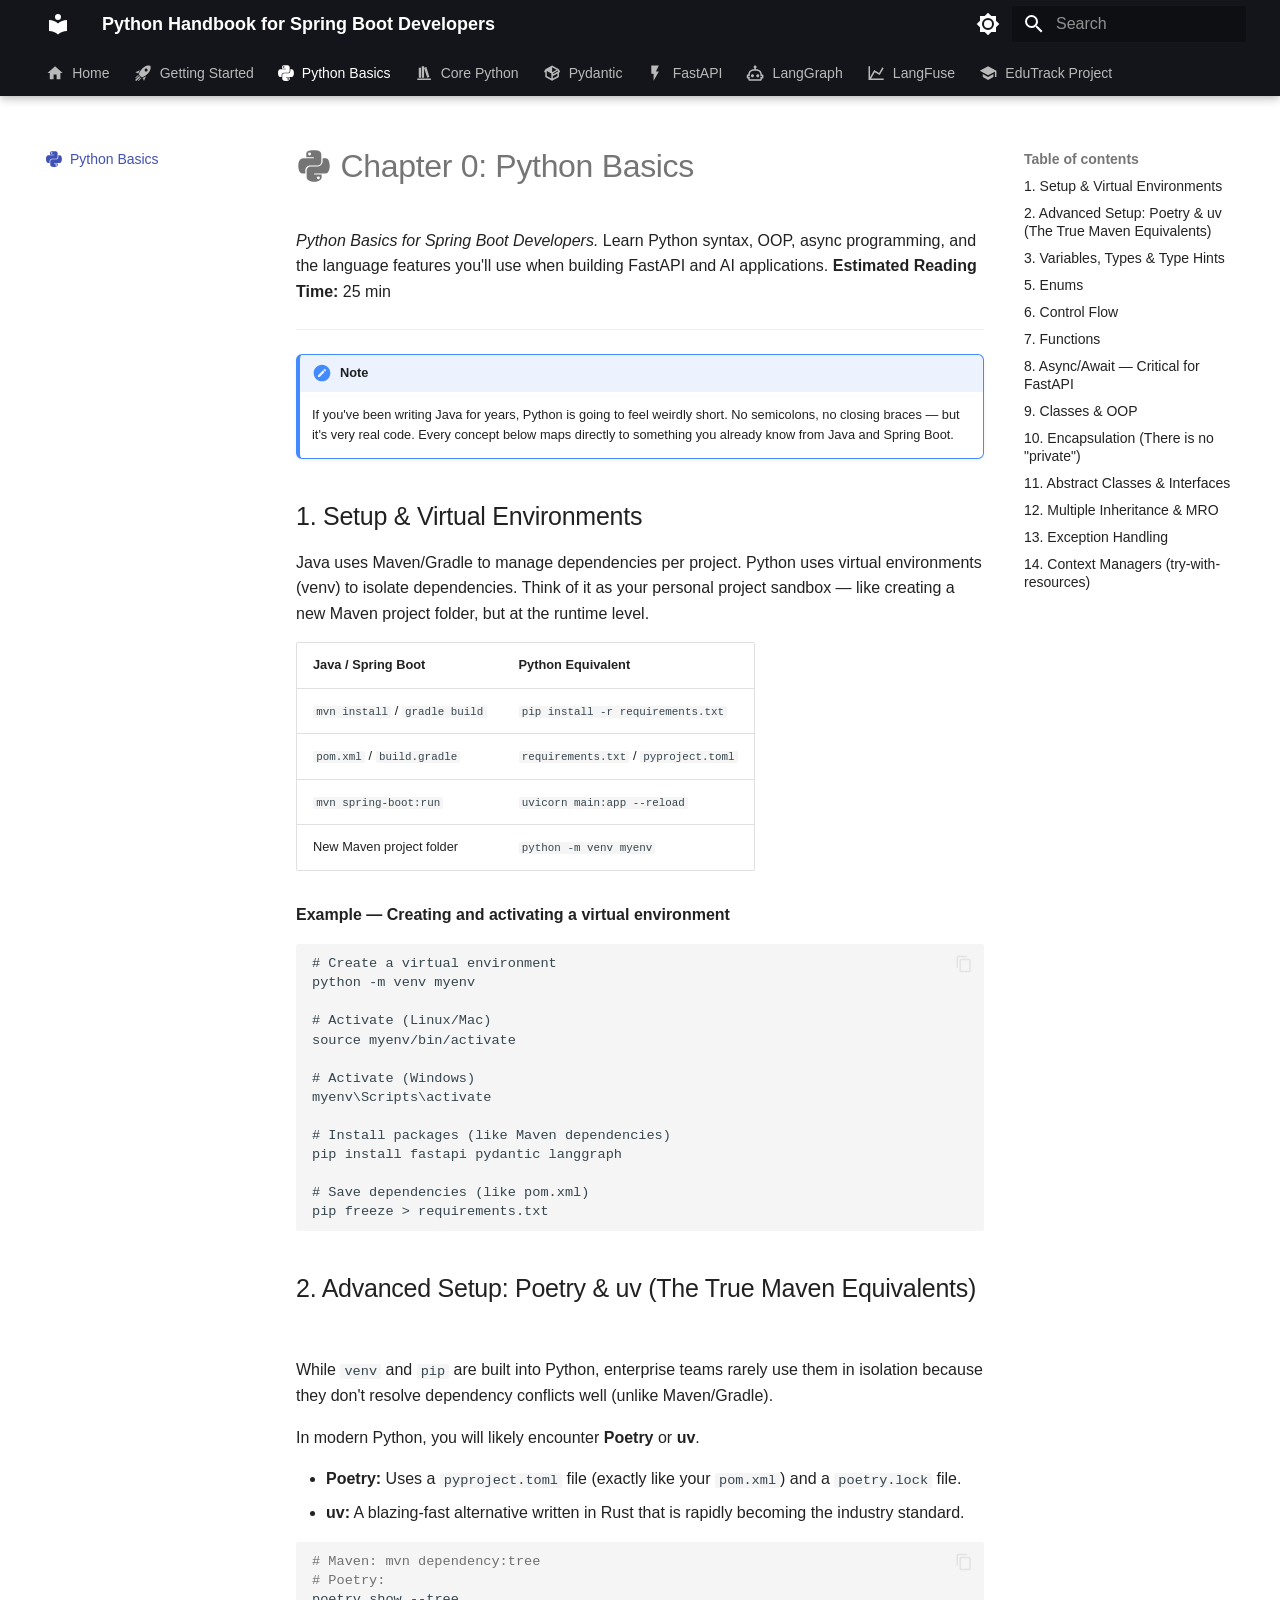
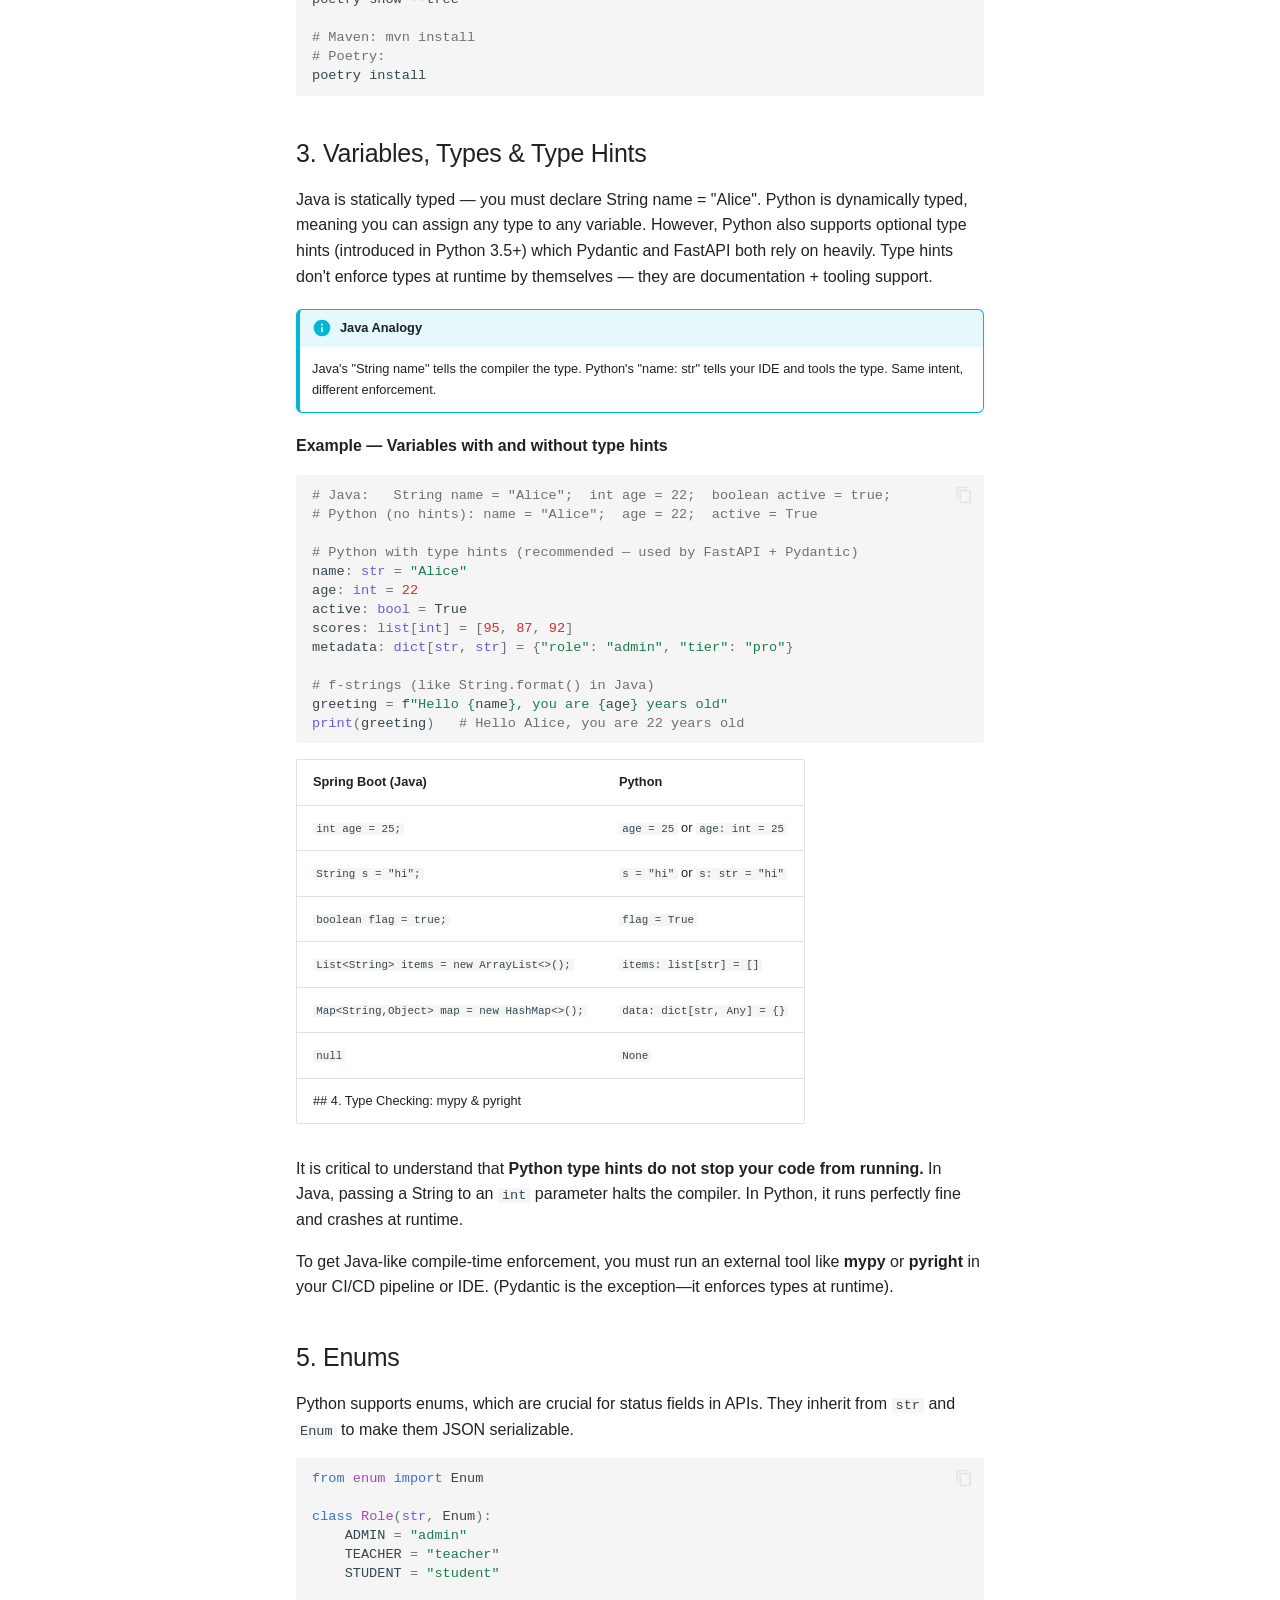
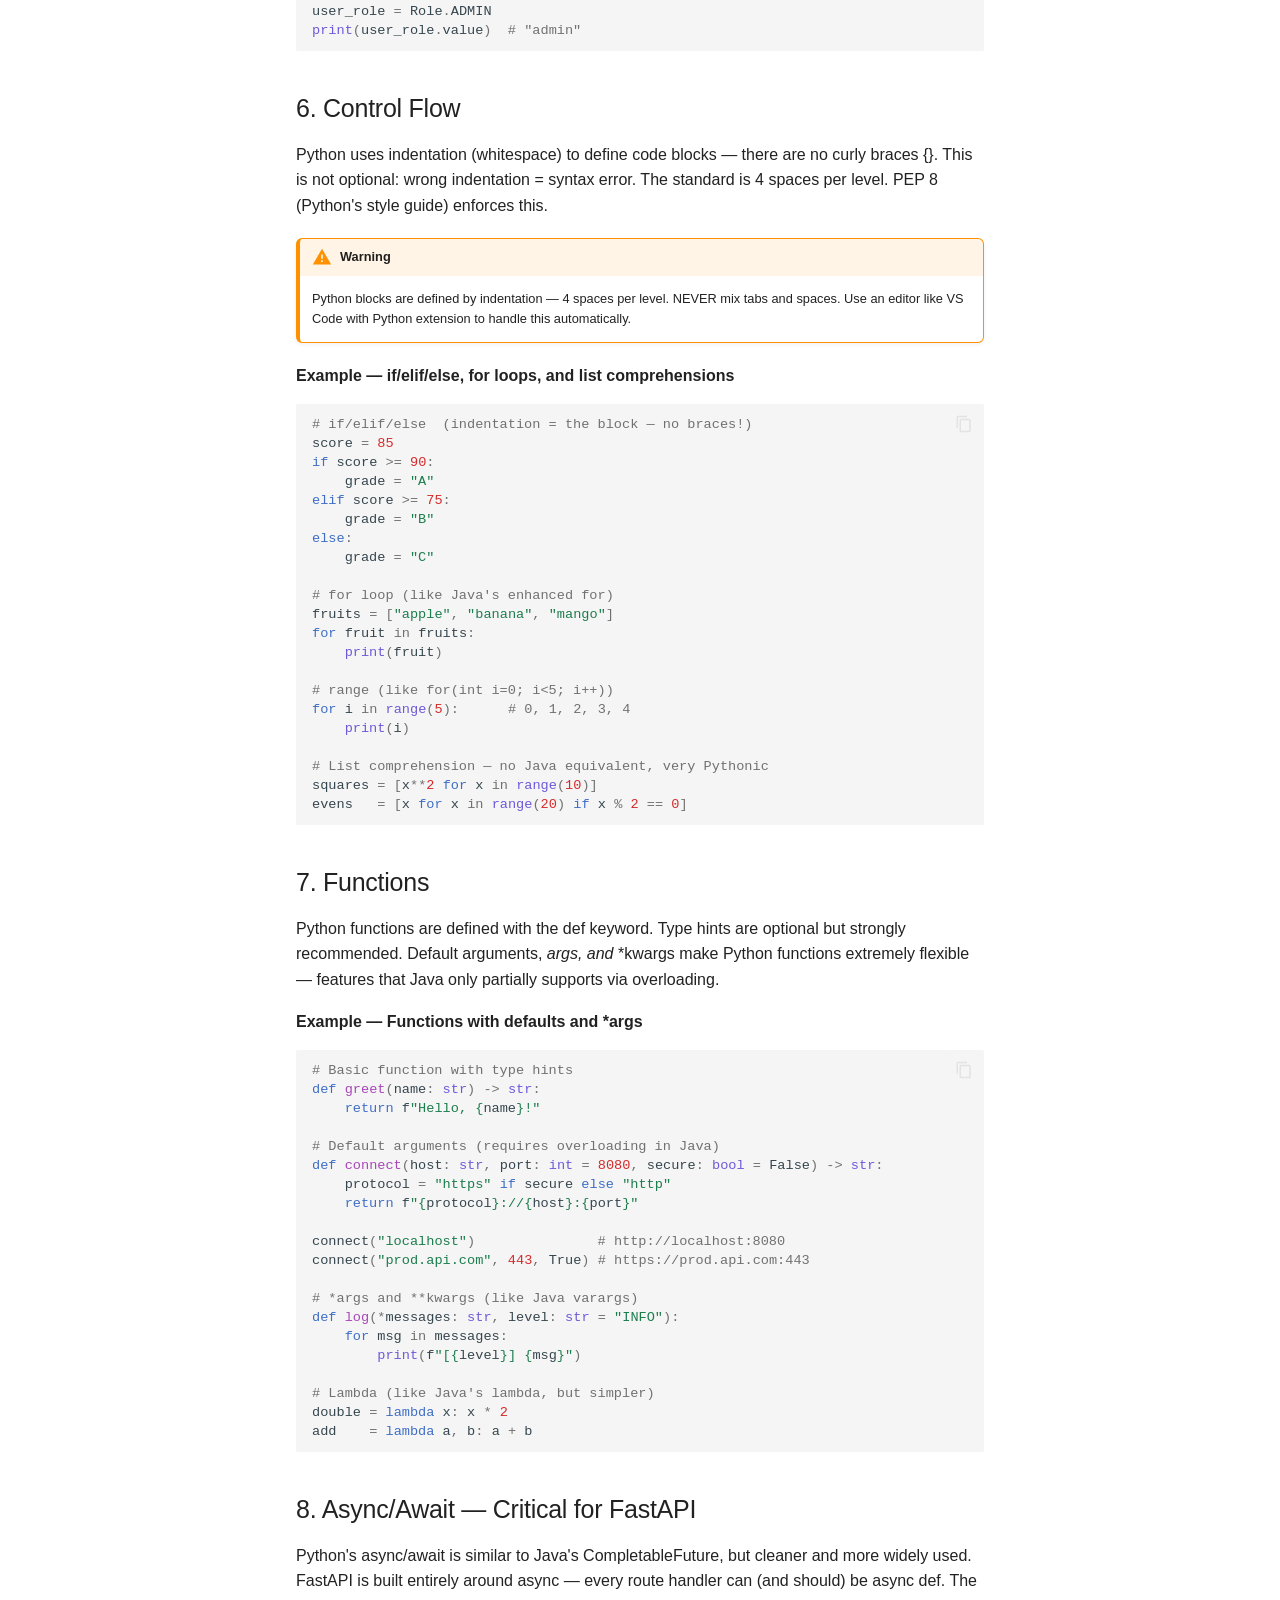
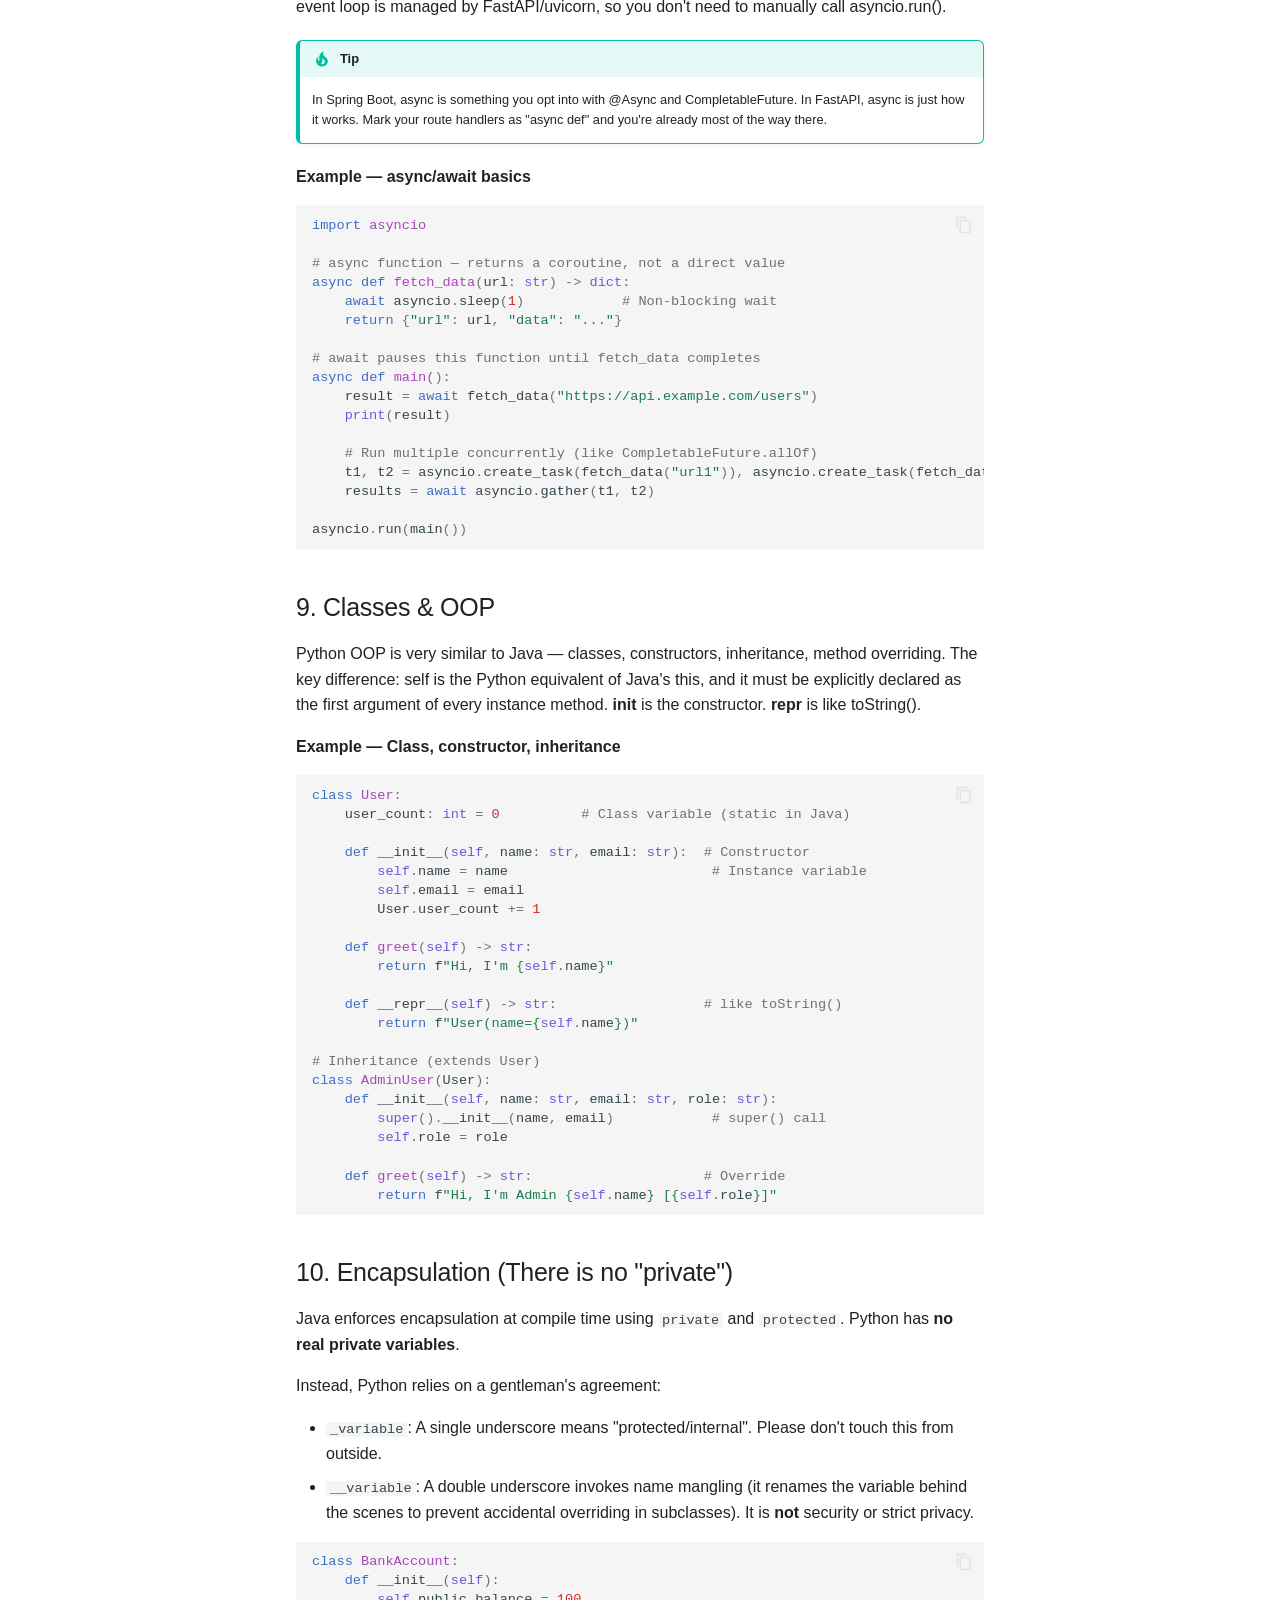
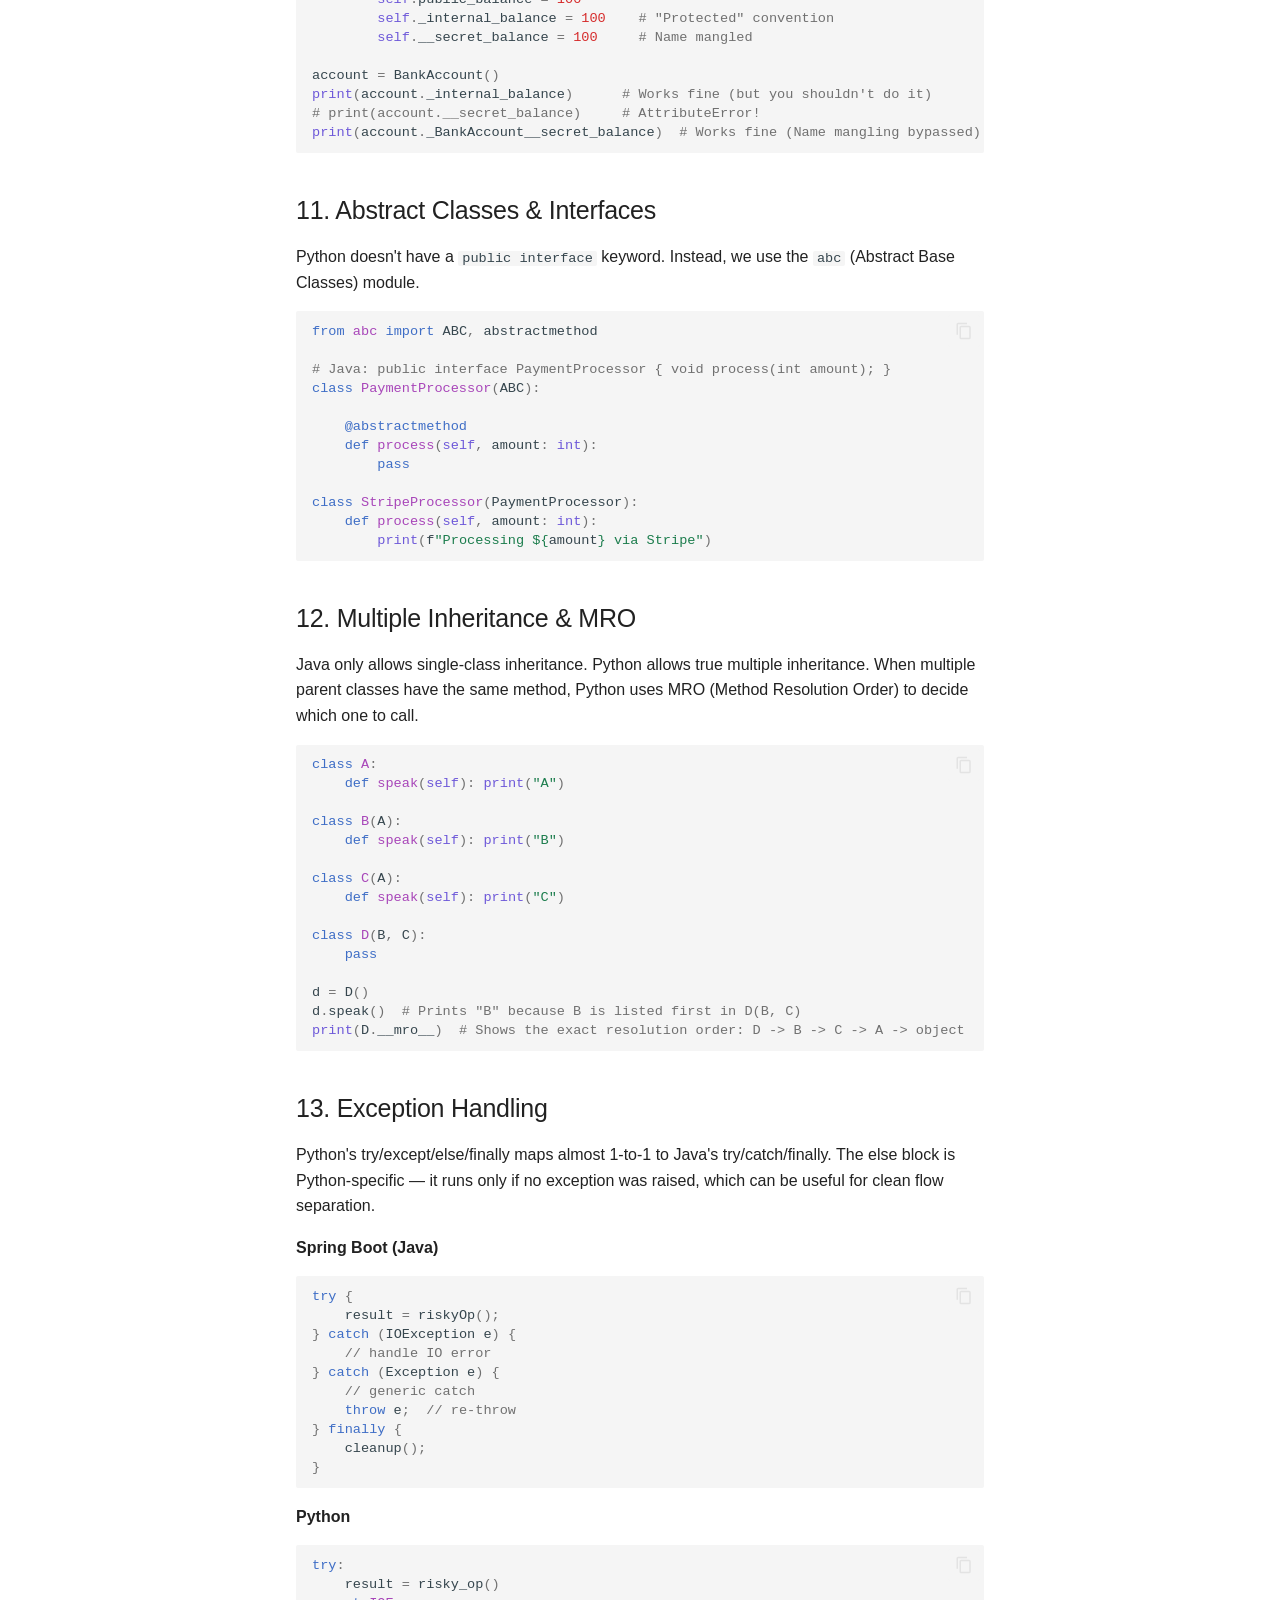
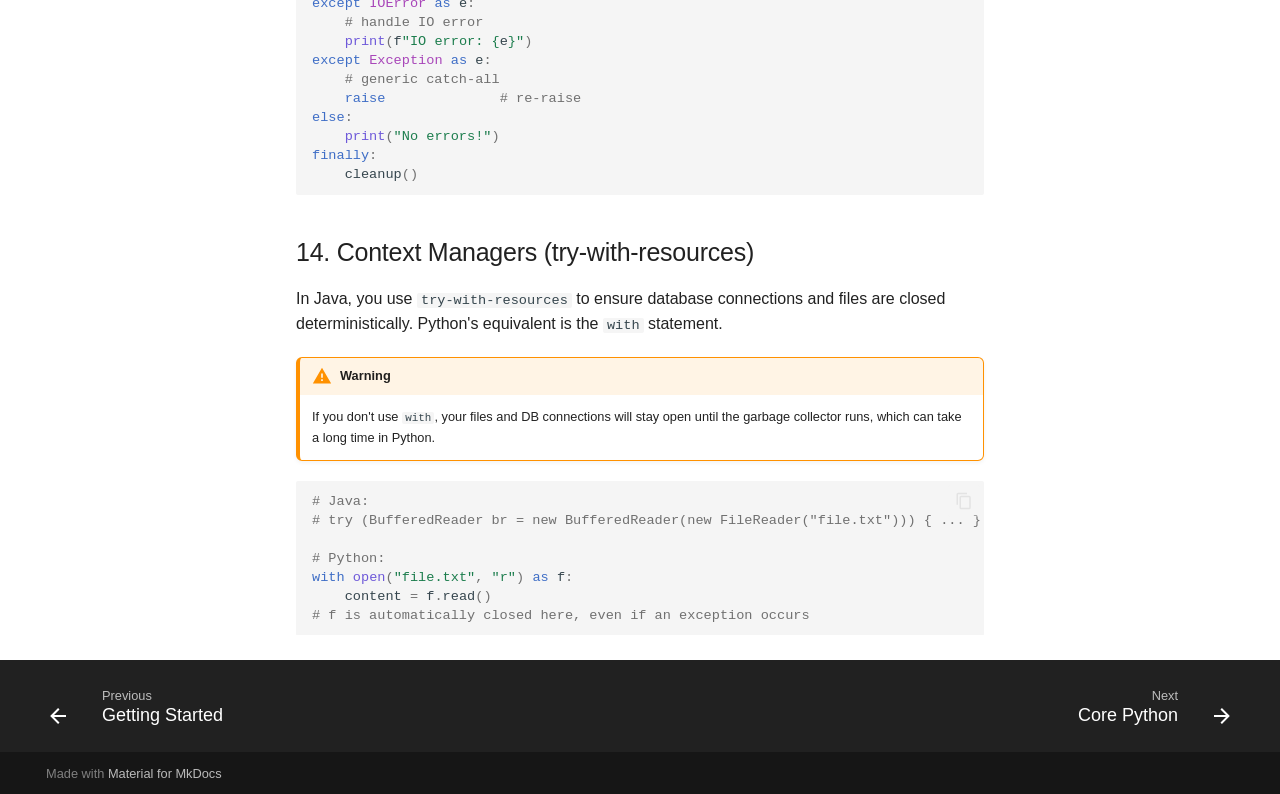
==== commit f1d5e353: "Deployed fab01ee with MkDocs version: 1.6.1" ====
--- a/chapter-0/index.html
+++ b/chapter-0/index.html
@@ -98,7 +98,8 @@
   <nav class="md-header__inner md-grid" aria-label="Header">
     <a href=".." title="Python Handbook for Spring Boot Developers" class="md-header__button md-logo" aria-label="Python Handbook for Spring Boot Developers" data-md-component="logo">
       
-  <img src="../assets/Accenture-logo.png" alt="logo">
+  
+  <svg xmlns="http://www.w3.org/2000/svg" viewBox="0 0 24 24"><path d="M12 8a3 3 0 0 0 3-3 3 3 0 0 0-3-3 3 3 0 0 0-3 3 3 3 0 0 0 3 3m0 3.54C9.64 9.35 6.5 8 3 8v11c3.5 0 6.64 1.35 9 3.54 2.36-2.19 5.5-3.54 9-3.54V8c-3.5 0-6.64 1.35-9 3.54"/></svg>
 
     </a>
     <label class="md-header__button md-icon" for="__drawer">
@@ -425,7 +426,8 @@
   <label class="md-nav__title" for="__drawer">
     <a href=".." title="Python Handbook for Spring Boot Developers" class="md-nav__button md-logo" aria-label="Python Handbook for Spring Boot Developers" data-md-component="logo">
       
-  <img src="../assets/Accenture-logo.png" alt="logo">
+  
+  <svg xmlns="http://www.w3.org/2000/svg" viewBox="0 0 24 24"><path d="M12 8a3 3 0 0 0 3-3 3 3 0 0 0-3-3 3 3 0 0 0-3 3 3 3 0 0 0 3 3m0 3.54C9.64 9.35 6.5 8 3 8v11c3.5 0 6.64 1.35 9 3.54 2.36-2.19 5.5-3.54 9-3.54V8c-3.5 0-6.64 1.35-9 3.54"/></svg>
 
     </a>
     Python Handbook for Spring Boot Developers
--- a/stylesheets/extra.css
+++ b/stylesheets/extra.css
@@ -11,8 +11,3 @@
   box-shadow: 0 2px 4px rgba(0,0,0,0.05);
 }
 
-/* Adjust logo sizing in the header */
-.md-header__button.md-logo img {
-  height: 1.4rem; /* Keeps the Accenture logo crisp and perfectly aligned */
-  width: auto;
-}
